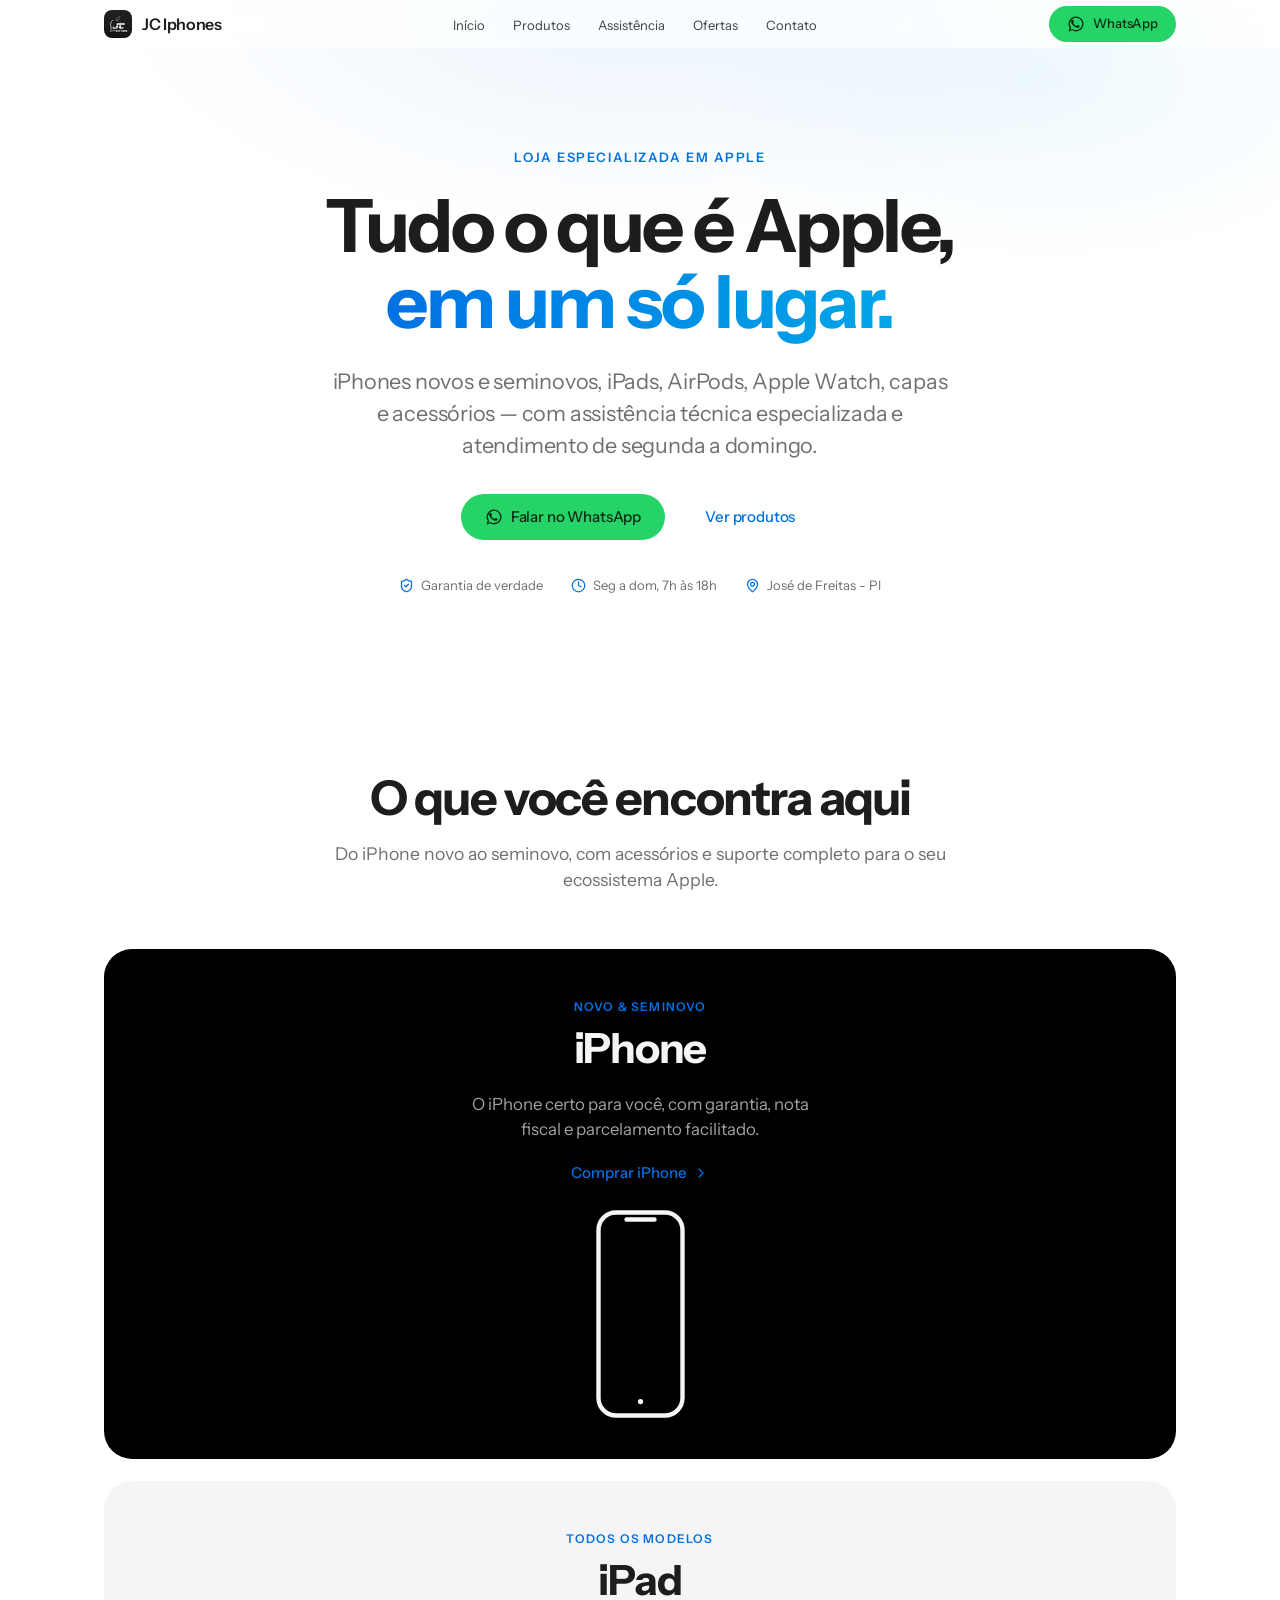
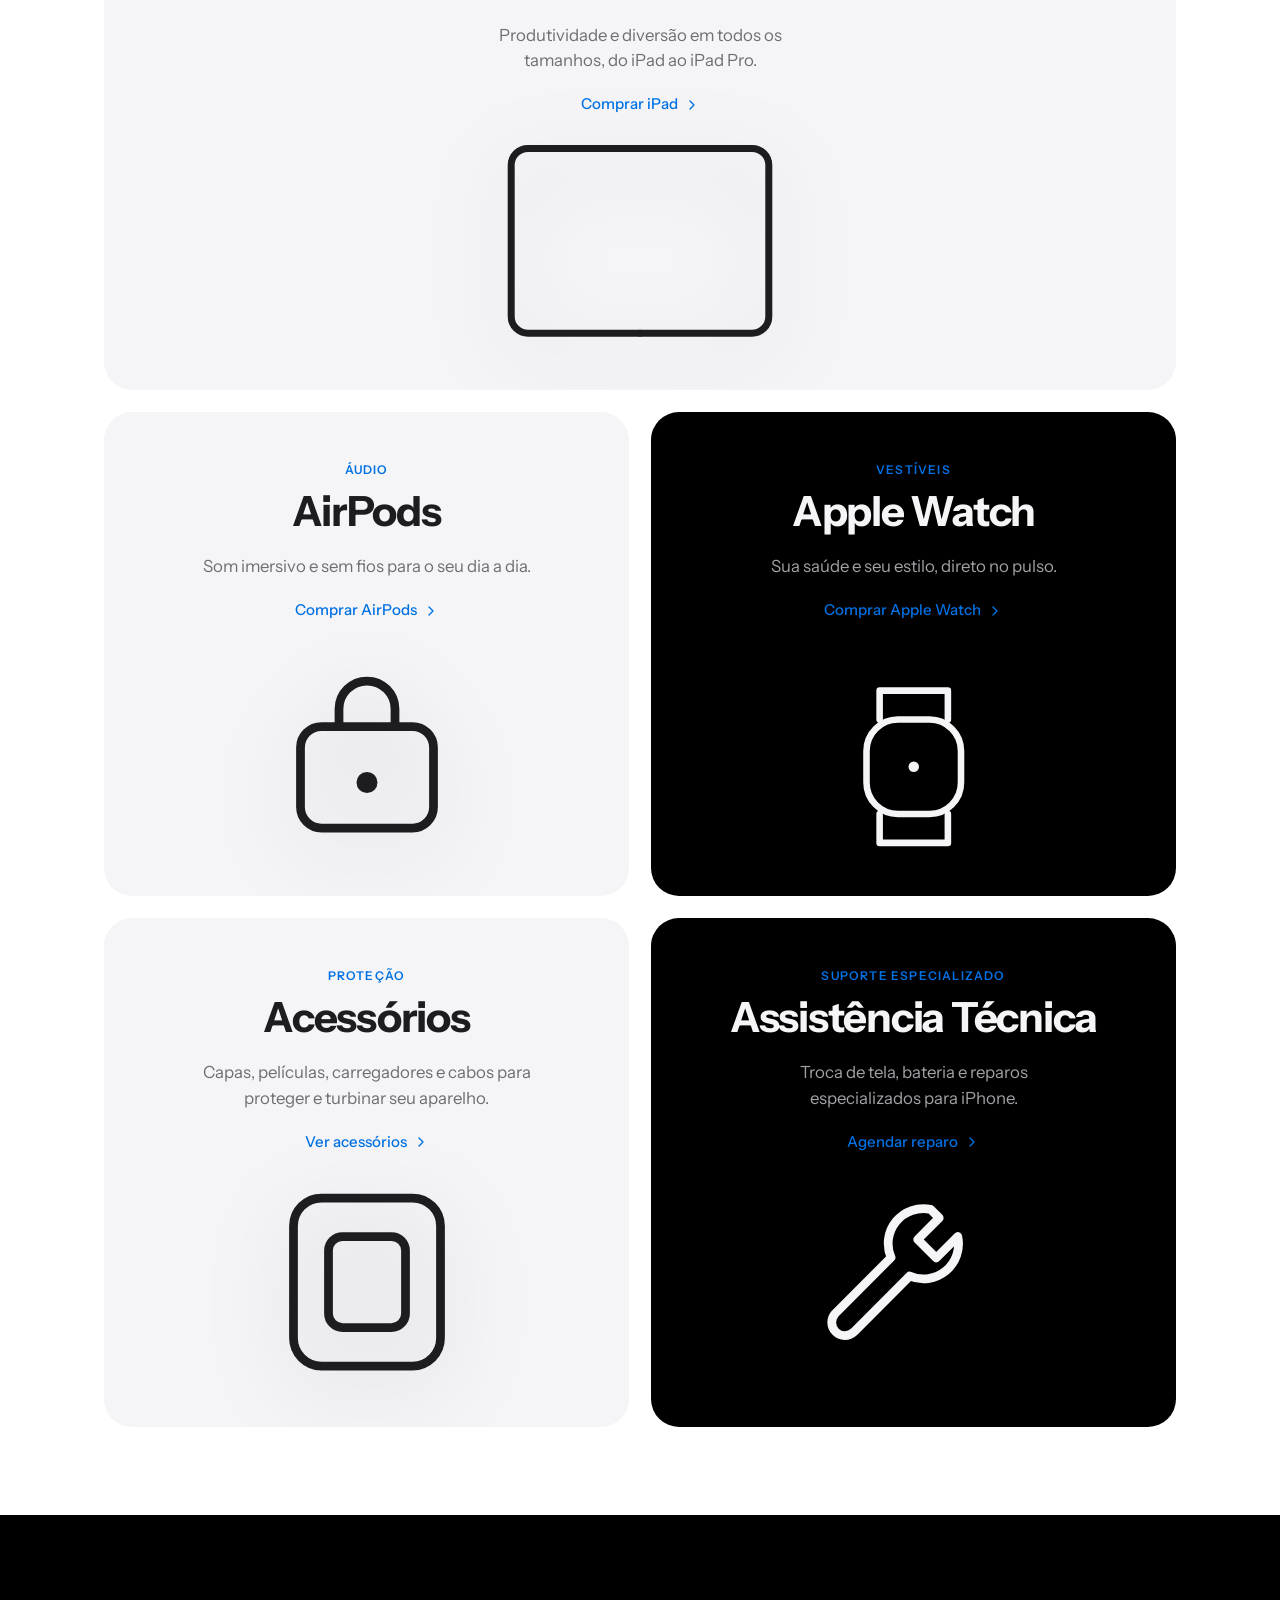
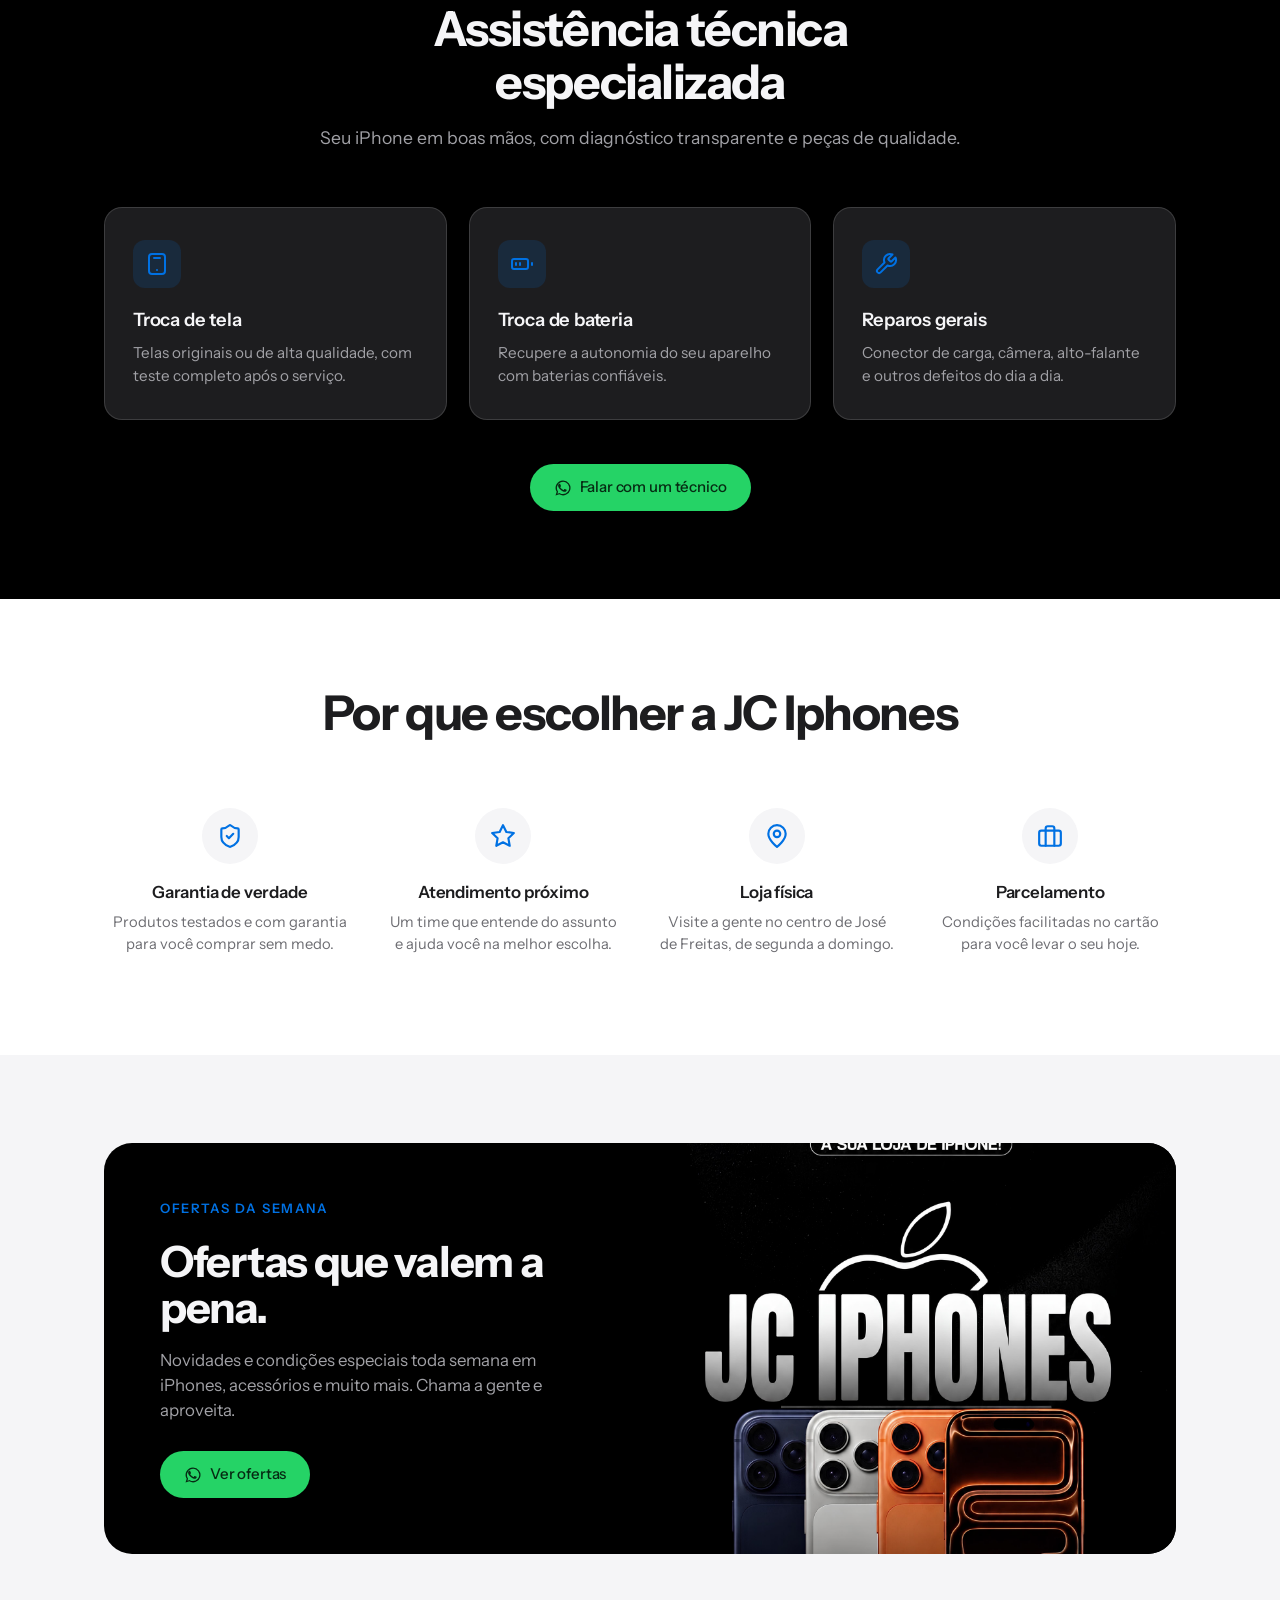
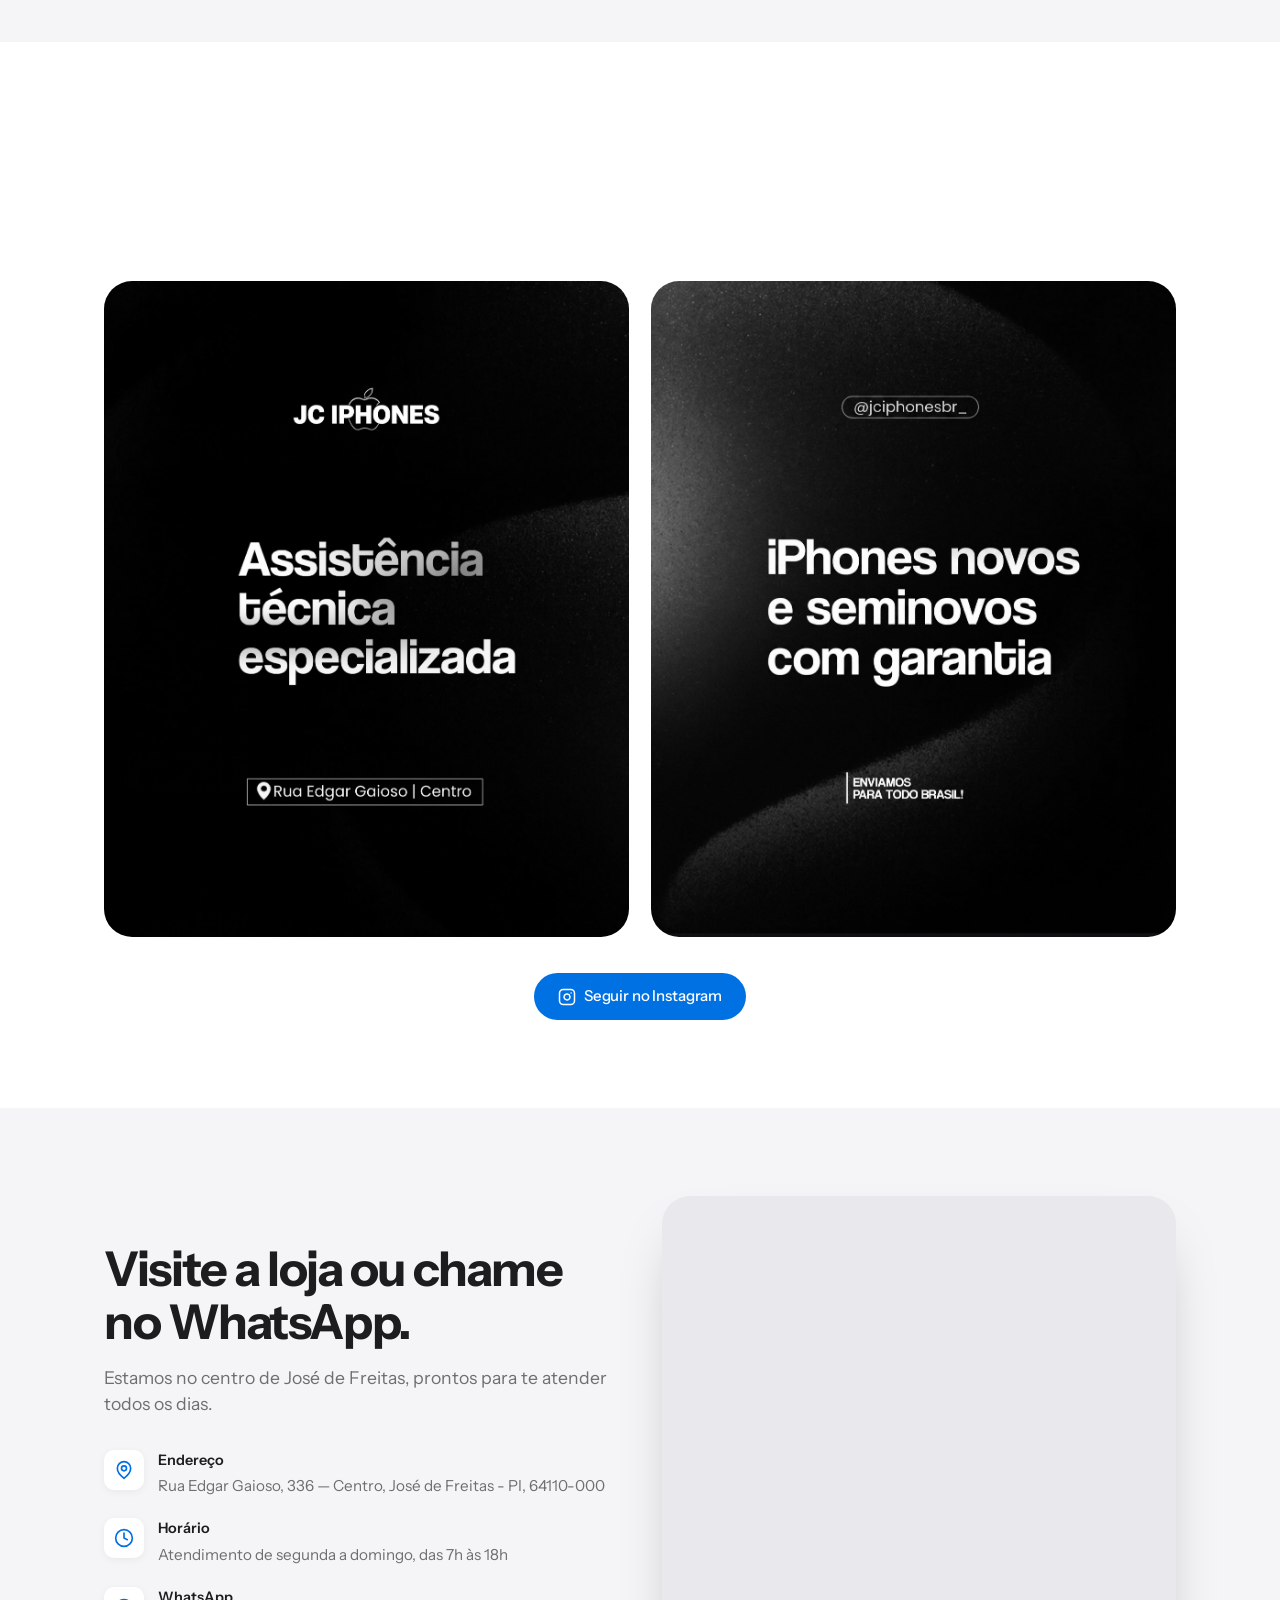
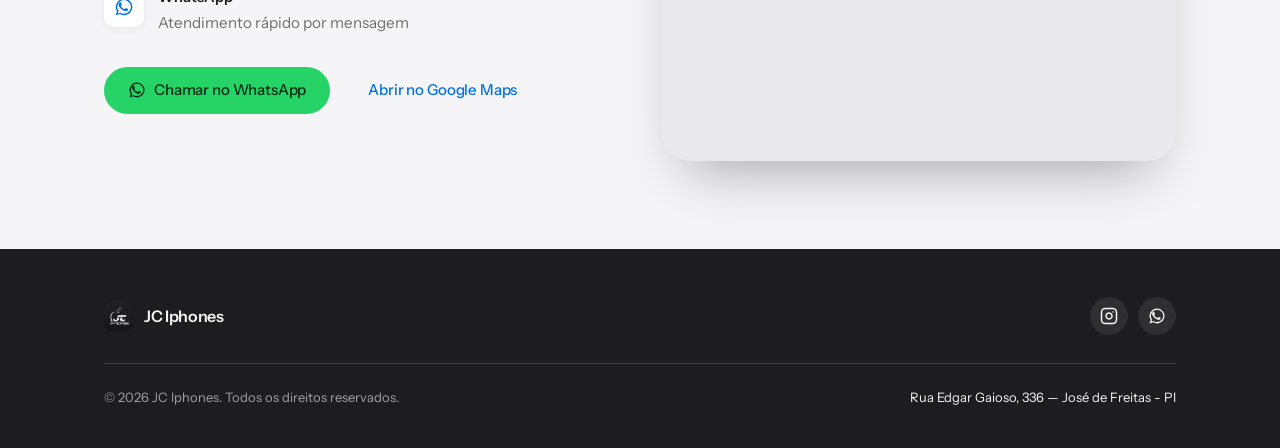
==== index.html @ 9ad2b7cf ":recycle: estilos: extrai CSS global para static/css/site.css Co-Authored-By: Claude Opus 5.5 <norep" ====
<!DOCTYPE html>
<html lang="pt-BR" dir="ltr">
<head>
  <meta charset="UTF-8">
  <meta name="viewport" content="width=device-width, initial-scale=1.0">
  <title>JC Iphones — iPhones novos e seminovos, acessórios e assistência técnica</title>
  <meta name="description" content="JC Iphones: iPhones novos e seminovos, iPads, AirPods, Apple Watch, capas e acessórios, com assistência técnica especializada. José de Freitas - PI.">
  <link rel="icon" type="image/jpeg" href="static/logo.jpg">

  <!-- Google tag (gtag.js) -->
  <script async src="https://www.googletagmanager.com/gtag/js?id=G-FJ1ECSJ4RF"></script>
  <script>
    window.dataLayer = window.dataLayer || [];
    function gtag(){dataLayer.push(arguments);}
    gtag('js', new Date());
    gtag('config', 'G-FJ1ECSJ4RF');
  </script>

  <meta property="og:title" content="JC Iphones — Tudo o que é Apple, em um só lugar">
  <meta property="og:description" content="iPhones novos e seminovos, iPads, AirPods, Apple Watch e acessórios, com assistência técnica especializada.">
  <meta property="og:type" content="website">
  <meta property="og:image" content="static/logo.jpg">

  <link rel="preconnect" href="https://fonts.googleapis.com">
  <link rel="preconnect" href="https://fonts.gstatic.com" crossorigin>
  <link href="https://fonts.googleapis.com/css2?family=Instrument+Sans:wght@400;500;600;700&display=swap" rel="stylesheet">

  <link rel="stylesheet" href="static/css/site.css">
</head>
<body>

  <!-- NAV -->
  <header class="nav" id="nav">
    <div class="nav-inner">
      <a href="#inicio" class="nav-brand">
        <img src="static/logo.jpg" alt="Logo JC Iphones">
        <span>JC Iphones</span>
      </a>
      <nav>
        <ul class="nav-links">
          <li><a href="#inicio">Início</a></li>
          <li><a href="#produtos">Produtos</a></li>
          <li><a href="#assistencia">Assistência</a></li>
          <li><a href="#ofertas">Ofertas</a></li>
          <li><a href="#contato">Contato</a></li>
        </ul>
      </nav>
      <div class="nav-actions">
        <a class="btn btn-whatsapp nav-cta desktop" data-wa-text="Olá! Quero saber mais sobre os produtos da JC Iphones.">
          <svg viewBox="0 0 24 24" fill="currentColor" aria-hidden="true"><path d="M12.04 2a9.9 9.9 0 0 0-8.4 15.14L2 22l5.02-1.6A9.9 9.9 0 1 0 12.04 2zm0 18.1a8.2 8.2 0 0 1-4.18-1.15l-.3-.18-2.98.95.95-2.9-.2-.3a8.2 8.2 0 1 1 6.7 3.58z"/><path d="M16.5 14.2c-.3-.15-1.7-.85-2-.95-.25-.1-.45-.15-.63.15-.18.3-.72.95-.88 1.14-.16.2-.32.22-.6.07-.3-.15-1.24-.46-2.36-1.45-.87-.78-1.46-1.74-1.63-2.04-.17-.3-.02-.45.13-.6.13-.13.3-.34.45-.52.15-.17.2-.3.3-.5.1-.2.05-.37-.02-.52-.07-.15-.63-1.52-.87-2.08-.23-.54-.46-.46-.63-.47h-.54c-.19 0-.5.07-.75.36-.26.3-.99.97-.99 2.36 0 1.39 1.01 2.73 1.15 2.92.14.2 1.98 3.03 4.8 4.25.67.29 1.2.46 1.6.59.68.22 1.3.19 1.78.11.55-.08 1.7-.69 1.94-1.36.24-.67.24-1.25.17-1.37-.07-.12-.26-.2-.55-.34z"/></svg>
          WhatsApp
        </a>
        <button class="nav-toggle" id="navToggle" aria-label="Abrir menu" aria-expanded="false">
          <svg id="iconMenu" viewBox="0 0 24 24" fill="none" stroke="currentColor" stroke-width="2" stroke-linecap="round"><line x1="4" x2="20" y1="6" y2="6"/><line x1="4" x2="20" y1="12" y2="12"/><line x1="4" x2="20" y1="18" y2="18"/></svg>
        </button>
      </div>
    </div>
  </header>

  <!-- MENU MOBILE -->
  <div class="mobile-menu" id="mobileMenu">
    <ul>
      <li><a href="#inicio">Início</a></li>
      <li><a href="#produtos">Produtos</a></li>
      <li><a href="#assistencia">Assistência</a></li>
      <li><a href="#ofertas">Ofertas</a></li>
      <li><a href="#contato">Contato</a></li>
      <li><a href="#" data-wa-text="Olá! Quero saber mais sobre os produtos da JC Iphones.">Falar no WhatsApp</a></li>
    </ul>
  </div>

  <main>
    <!-- HERO -->
    <section class="hero" id="inicio">
      <div class="container hero-inner">
        <span class="eyebrow reveal">Loja especializada em Apple</span>
        <h1 class="reveal" style="--d:.08s">Tudo o que é Apple,<br><span class="grad">em um só lugar.</span></h1>
        <p class="hero-sub reveal" style="--d:.16s">iPhones novos e seminovos, iPads, AirPods, Apple Watch, capas e acessórios — com assistência técnica especializada e atendimento de segunda a domingo.</p>
        <div class="hero-cta reveal" style="--d:.24s">
          <a class="btn btn-whatsapp" data-wa-text="Olá! Quero saber mais sobre os produtos da JC Iphones.">
            <svg viewBox="0 0 24 24" fill="currentColor" aria-hidden="true"><path d="M12.04 2a9.9 9.9 0 0 0-8.4 15.14L2 22l5.02-1.6A9.9 9.9 0 1 0 12.04 2zm0 18.1a8.2 8.2 0 0 1-4.18-1.15l-.3-.18-2.98.95.95-2.9-.2-.3a8.2 8.2 0 1 1 6.7 3.58z"/><path d="M16.5 14.2c-.3-.15-1.7-.85-2-.95-.25-.1-.45-.15-.63.15-.18.3-.72.95-.88 1.14-.16.2-.32.22-.6.07-.3-.15-1.24-.46-2.36-1.45-.87-.78-1.46-1.74-1.63-2.04-.17-.3-.02-.45.13-.6.13-.13.3-.34.45-.52.15-.17.2-.3.3-.5.1-.2.05-.37-.02-.52-.07-.15-.63-1.52-.87-2.08-.23-.54-.46-.46-.63-.47h-.54c-.19 0-.5.07-.75.36-.26.3-.99.97-.99 2.36 0 1.39 1.01 2.73 1.15 2.92.14.2 1.98 3.03 4.8 4.25.67.29 1.2.46 1.6.59.68.22 1.3.19 1.78.11.55-.08 1.7-.69 1.94-1.36.24-.67.24-1.25.17-1.37-.07-.12-.26-.2-.55-.34z"/></svg>
            Falar no WhatsApp
          </a>
          <a class="btn btn-ghost" href="#produtos">Ver produtos</a>
        </div>
        <div class="hero-trust reveal" style="--d:.32s">
          <span><svg viewBox="0 0 24 24" fill="none" stroke="currentColor" stroke-width="2" stroke-linecap="round" stroke-linejoin="round"><path d="M20 13c0 5-3.5 7.5-7.66 8.95a1 1 0 0 1-.67-.01C7.5 20.5 4 18 4 13V6a1 1 0 0 1 1-1c2 0 4.5-1.2 6.24-2.72a1.17 1.17 0 0 1 1.52 0C14.51 3.81 17 5 19 5a1 1 0 0 1 1 1z"/><path d="m9 12 2 2 4-4"/></svg> Garantia de verdade</span>
          <span><svg viewBox="0 0 24 24" fill="none" stroke="currentColor" stroke-width="2" stroke-linecap="round" stroke-linejoin="round"><circle cx="12" cy="12" r="10"/><polyline points="12 6 12 12 16 14"/></svg> Seg a dom, 7h às 18h</span>
          <span><svg viewBox="0 0 24 24" fill="none" stroke="currentColor" stroke-width="2" stroke-linecap="round" stroke-linejoin="round"><path d="M20 10c0 6-8 12-8 12s-8-6-8-12a8 8 0 0 1 16 0Z"/><circle cx="12" cy="10" r="3"/></svg> José de Freitas - PI</span>
        </div>
      </div>
    </section>

    <!-- PRODUTOS -->
    <section id="produtos">
      <div class="container">
        <div class="section-head">
          <h2 class="reveal">O que você encontra aqui</h2>
          <p class="reveal" style="--d:.08s">Do iPhone novo ao seminovo, com acessórios e suporte completo para o seu ecossistema Apple.</p>
        </div>

        <div class="product-grid">
          <!-- iPhone -->
          <a class="card card-dark full reveal" href="#" data-wa-text="Olá! Quero saber mais sobre os iPhones novos e seminovos da JC Iphones.">
            <div class="card-copy">
              <span class="card-eyebrow">Novo &amp; Seminovo</span>
              <h3>iPhone</h3>
              <p>O iPhone certo para você, com garantia, nota fiscal e parcelamento facilitado.</p>
              <span class="card-link">Comprar iPhone <svg viewBox="0 0 24 24" fill="none" stroke="currentColor" stroke-width="2" stroke-linecap="round" stroke-linejoin="round"><path d="m9 18 6-6-6-6"/></svg></span>
            </div>
            <div class="card-visual">
              <svg viewBox="0 0 120 240" fill="none" stroke="currentColor" stroke-width="5" stroke-linecap="round">
                <rect x="12" y="4" width="96" height="232" rx="20"/>
                <path d="M44 12h32"/>
                <circle cx="60" cy="220" r="3" fill="currentColor" stroke="none"/>
              </svg>
            </div>
          </a>

          <!-- iPad -->
          <a class="card card-light full reveal" href="#" data-wa-text="Olá! Quero saber mais sobre os iPads da JC Iphones.">
            <div class="card-copy">
              <span class="card-eyebrow">Todos os modelos</span>
              <h3>iPad</h3>
              <p>Produtividade e diversão em todos os tamanhos, do iPad ao iPad Pro.</p>
              <span class="card-link">Comprar iPad <svg viewBox="0 0 24 24" fill="none" stroke="currentColor" stroke-width="2" stroke-linecap="round" stroke-linejoin="round"><path d="m9 18 6-6-6-6"/></svg></span>
            </div>
            <div class="card-visual">
              <svg viewBox="0 0 200 150" fill="none" stroke="currentColor" stroke-width="5" stroke-linecap="round">
                <rect x="8" y="6" width="184" height="132" rx="12"/>
                <circle cx="100" cy="138" r="2.4" fill="currentColor" stroke="none"/>
              </svg>
            </div>
          </a>

          <!-- AirPods -->
          <a class="card card-light reveal" href="#" data-wa-text="Olá! Quero saber mais sobre os AirPods da JC Iphones.">
            <div class="card-copy">
              <span class="card-eyebrow">Áudio</span>
              <h3>AirPods</h3>
              <p>Som imersivo e sem fios para o seu dia a dia.</p>
              <span class="card-link">Comprar AirPods <svg viewBox="0 0 24 24" fill="none" stroke="currentColor" stroke-width="2" stroke-linecap="round" stroke-linejoin="round"><path d="m9 18 6-6-6-6"/></svg></span>
            </div>
            <div class="card-visual">
              <svg viewBox="0 0 120 120" fill="none" stroke="currentColor" stroke-width="5" stroke-linecap="round" stroke-linejoin="round">
                <path d="M34 46h52a12 12 0 0 1 12 12v34a12 12 0 0 1-12 12H34a12 12 0 0 1-12-12V58a12 12 0 0 1 12-12z"/>
                <path d="M44 46V36a16 16 0 0 1 32 0v10"/>
                <circle cx="60" cy="78" r="6" fill="currentColor" stroke="none"/>
              </svg>
            </div>
          </a>

          <!-- Apple Watch -->
          <a class="card card-dark reveal" href="#" data-wa-text="Olá! Quero saber mais sobre os Apple Watch da JC Iphones.">
            <div class="card-copy">
              <span class="card-eyebrow">Vestíveis</span>
              <h3>Apple Watch</h3>
              <p>Sua saúde e seu estilo, direto no pulso.</p>
              <span class="card-link">Comprar Apple Watch <svg viewBox="0 0 24 24" fill="none" stroke="currentColor" stroke-width="2" stroke-linecap="round" stroke-linejoin="round"><path d="m9 18 6-6-6-6"/></svg></span>
            </div>
            <div class="card-visual">
              <svg viewBox="0 0 120 160" fill="none" stroke="currentColor" stroke-width="5" stroke-linecap="round" stroke-linejoin="round">
                <rect x="24" y="56" width="72" height="72" rx="24"/>
                <path d="M34 56V34h52v22"/>
                <path d="M34 128v22h52v-22"/>
                <circle cx="60" cy="92" r="4" fill="currentColor" stroke="none"/>
              </svg>
            </div>
          </a>

          <!-- Acessórios -->
          <a class="card card-light reveal" href="#" data-wa-text="Olá! Quero saber mais sobre capas e acessórios da JC Iphones.">
            <div class="card-copy">
              <span class="card-eyebrow">Proteção</span>
              <h3>Acessórios</h3>
              <p>Capas, películas, carregadores e cabos para proteger e turbinar seu aparelho.</p>
              <span class="card-link">Ver acessórios <svg viewBox="0 0 24 24" fill="none" stroke="currentColor" stroke-width="2" stroke-linecap="round" stroke-linejoin="round"><path d="m9 18 6-6-6-6"/></svg></span>
            </div>
            <div class="card-visual">
              <svg viewBox="0 0 120 120" fill="none" stroke="currentColor" stroke-width="5" stroke-linecap="round">
                <rect x="18" y="12" width="84" height="96" rx="16"/>
                <rect x="38" y="34" width="44" height="52" rx="8"/>
              </svg>
            </div>
          </a>

          <!-- Assistência -->
          <a class="card card-dark reveal" href="#" data-wa-text="Olá! Preciso de assistência técnica para meu iPhone.">
            <div class="card-copy">
              <span class="card-eyebrow">Suporte especializado</span>
              <h3>Assistência Técnica</h3>
              <p>Troca de tela, bateria e reparos especializados para iPhone.</p>
              <span class="card-link">Agendar reparo <svg viewBox="0 0 24 24" fill="none" stroke="currentColor" stroke-width="2" stroke-linecap="round" stroke-linejoin="round"><path d="m9 18 6-6-6-6"/></svg></span>
            </div>
            <div class="card-visual">
              <svg viewBox="0 0 120 120" fill="none" stroke="currentColor" stroke-width="5" stroke-linecap="round" stroke-linejoin="round">
                <path d="M69.5 18.5a20 20 0 0 0-22.6 27.5L15 78a7.5 7.5 0 0 0 10.6 10.6L57.5 56.6a20 20 0 0 0 27.5-22.6l-12.3 12.3-10.6-10.6 12.3-12.3Z"/>
              </svg>
            </div>
          </a>
        </div>
      </div>
    </section>

    <!-- ASSISTÊNCIA -->
    <section class="assist" id="assistencia">
      <div class="container">
        <div class="section-head">
          <h2 class="reveal">Assistência técnica especializada</h2>
          <p class="reveal" style="--d:.08s">Seu iPhone em boas mãos, com diagnóstico transparente e peças de qualidade.</p>
        </div>
        <div class="assist-grid">
          <div class="assist-item reveal">
            <div class="icon"><svg viewBox="0 0 24 24" fill="none" stroke="currentColor" stroke-width="2" stroke-linecap="round" stroke-linejoin="round"><rect x="4" y="2" width="16" height="20" rx="3"/><path d="M9 6h6"/><path d="M12 18h.01"/></svg></div>
            <h4>Troca de tela</h4>
            <p>Telas originais ou de alta qualidade, com teste completo após o serviço.</p>
          </div>
          <div class="assist-item reveal" style="--d:.06s">
            <div class="icon"><svg viewBox="0 0 24 24" fill="none" stroke="currentColor" stroke-width="2" stroke-linecap="round" stroke-linejoin="round"><rect x="2" y="7" width="16" height="10" rx="2"/><line x1="22" y1="11" x2="22" y2="13"/><line x1="6" y1="11" x2="6" y2="13"/><line x1="10" y1="11" x2="10" y2="13"/></svg></div>
            <h4>Troca de bateria</h4>
            <p>Recupere a autonomia do seu aparelho com baterias confiáveis.</p>
          </div>
          <div class="assist-item reveal" style="--d:.12s">
            <div class="icon"><svg viewBox="0 0 24 24" fill="none" stroke="currentColor" stroke-width="2" stroke-linecap="round" stroke-linejoin="round"><path d="M14.7 6.3a1 1 0 0 0 0 1.4l1.6 1.6a1 1 0 0 0 1.4 0l3.77-3.77a6 6 0 0 1-7.94 7.94l-6.91 6.91a2.12 2.12 0 0 1-3-3l6.91-6.91a6 6 0 0 1 7.94-7.94l-3.76 3.76z"/></svg></div>
            <h4>Reparos gerais</h4>
            <p>Conector de carga, câmera, alto-falante e outros defeitos do dia a dia.</p>
          </div>
        </div>
        <div class="assist-cta reveal">
          <a class="btn btn-whatsapp" data-wa-text="Olá! Preciso de assistência técnica para meu iPhone.">
            <svg viewBox="0 0 24 24" fill="currentColor" aria-hidden="true"><path d="M12.04 2a9.9 9.9 0 0 0-8.4 15.14L2 22l5.02-1.6A9.9 9.9 0 1 0 12.04 2zm0 18.1a8.2 8.2 0 0 1-4.18-1.15l-.3-.18-2.98.95.95-2.9-.2-.3a8.2 8.2 0 1 1 6.7 3.58z"/><path d="M16.5 14.2c-.3-.15-1.7-.85-2-.95-.25-.1-.45-.15-.63.15-.18.3-.72.95-.88 1.14-.16.2-.32.22-.6.07-.3-.15-1.24-.46-2.36-1.45-.87-.78-1.46-1.74-1.63-2.04-.17-.3-.02-.45.13-.6.13-.13.3-.34.45-.52.15-.17.2-.3.3-.5.1-.2.05-.37-.02-.52-.07-.15-.63-1.52-.87-2.08-.23-.54-.46-.46-.63-.47h-.54c-.19 0-.5.07-.75.36-.26.3-.99.97-.99 2.36 0 1.39 1.01 2.73 1.15 2.92.14.2 1.98 3.03 4.8 4.25.67.29 1.2.46 1.6.59.68.22 1.3.19 1.78.11.55-.08 1.7-.69 1.94-1.36.24-.67.24-1.25.17-1.37-.07-.12-.26-.2-.55-.34z"/></svg>
            Falar com um técnico
          </a>
        </div>
      </div>
    </section>

    <!-- DIFERENCIAIS -->
    <section id="porque">
      <div class="container">
        <div class="section-head">
          <h2 class="reveal">Por que escolher a JC Iphones</h2>
        </div>
        <div class="diffs-grid">
          <div class="diff reveal">
            <div class="icon"><svg viewBox="0 0 24 24" fill="none" stroke="currentColor" stroke-width="2" stroke-linecap="round" stroke-linejoin="round"><path d="M20 13c0 5-3.5 7.5-7.66 8.95a1 1 0 0 1-.67-.01C7.5 20.5 4 18 4 13V6a1 1 0 0 1 1-1c2 0 4.5-1.2 6.24-2.72a1.17 1.17 0 0 1 1.52 0C14.51 3.81 17 5 19 5a1 1 0 0 1 1 1z"/><path d="m9 12 2 2 4-4"/></svg></div>
            <h4>Garantia de verdade</h4>
            <p>Produtos testados e com garantia para você comprar sem medo.</p>
          </div>
          <div class="diff reveal" style="--d:.06s">
            <div class="icon"><svg viewBox="0 0 24 24" fill="none" stroke="currentColor" stroke-width="2" stroke-linecap="round" stroke-linejoin="round"><polygon points="12 2 15.09 8.26 22 9.27 17 14.14 18.18 21.02 12 17.77 5.82 21.02 7 14.14 2 9.27 8.91 8.26 12 2"/></svg></div>
            <h4>Atendimento próximo</h4>
            <p>Um time que entende do assunto e ajuda você na melhor escolha.</p>
          </div>
          <div class="diff reveal" style="--d:.12s">
            <div class="icon"><svg viewBox="0 0 24 24" fill="none" stroke="currentColor" stroke-width="2" stroke-linecap="round" stroke-linejoin="round"><path d="M20 10c0 6-8 12-8 12s-8-6-8-12a8 8 0 0 1 16 0Z"/><circle cx="12" cy="10" r="3"/></svg></div>
            <h4>Loja física</h4>
            <p>Visite a gente no centro de José de Freitas, de segunda a domingo.</p>
          </div>
          <div class="diff reveal" style="--d:.18s">
            <div class="icon"><svg viewBox="0 0 24 24" fill="none" stroke="currentColor" stroke-width="2" stroke-linecap="round" stroke-linejoin="round"><rect x="2" y="7" width="20" height="14" rx="2"/><path d="M16 21V5a2 2 0 0 0-2-2h-4a2 2 0 0 0-2 2v16"/></svg></div>
            <h4>Parcelamento</h4>
            <p>Condições facilitadas no cartão para você levar o seu hoje.</p>
          </div>
        </div>
      </div>
    </section>

    <!-- OFERTAS / PROMO -->
    <section class="promo" id="ofertas">
      <div class="container">
        <div class="promo-card reveal">
          <div class="promo-copy">
            <span class="eyebrow">Ofertas da semana</span>
            <h2>Ofertas que valem a pena.</h2>
            <p>Novidades e condições especiais toda semana em iPhones, acessórios e muito mais. Chama a gente e aproveita.</p>
            <a class="btn btn-whatsapp" data-wa-text="Olá! Quero conhecer as ofertas da semana da JC Iphones.">
              <svg viewBox="0 0 24 24" fill="currentColor" aria-hidden="true"><path d="M12.04 2a9.9 9.9 0 0 0-8.4 15.14L2 22l5.02-1.6A9.9 9.9 0 1 0 12.04 2zm0 18.1a8.2 8.2 0 0 1-4.18-1.15l-.3-.18-2.98.95.95-2.9-.2-.3a8.2 8.2 0 1 1 6.7 3.58z"/><path d="M16.5 14.2c-.3-.15-1.7-.85-2-.95-.25-.1-.45-.15-.63.15-.18.3-.72.95-.88 1.14-.16.2-.32.22-.6.07-.3-.15-1.24-.46-2.36-1.45-.87-.78-1.46-1.74-1.63-2.04-.17-.3-.02-.45.13-.6.13-.13.3-.34.45-.52.15-.17.2-.3.3-.5.1-.2.05-.37-.02-.52-.07-.15-.63-1.52-.87-2.08-.23-.54-.46-.46-.63-.47h-.54c-.19 0-.5.07-.75.36-.26.3-.99.97-.99 2.36 0 1.39 1.01 2.73 1.15 2.92.14.2 1.98 3.03 4.8 4.25.67.29 1.2.46 1.6.59.68.22 1.3.19 1.78.11.55-.08 1.7-.69 1.94-1.36.24-.67.24-1.25.17-1.37-.07-.12-.26-.2-.55-.34z"/></svg>
              Ver ofertas
            </a>
          </div>
          <div class="promo-media">
            <img src="static/banner.jpg" alt="Banner promocional da JC Iphones" loading="lazy">
          </div>
        </div>
      </div>
    </section>

    <!-- NOVIDADES / INSTAGRAM -->
    <section id="novidades">
      <div class="container">
        <div class="section-head">
          <h2 class="reveal">Novidades da loja</h2>
          <p class="reveal" style="--d:.08s">Acompanhe as últimas chegadas e promoções no nosso Instagram.</p>
        </div>
        <div class="insta-grid">
          <a class="insta-card reveal" href="#" target="_blank" rel="noopener">
            <img src="static/banner_instagram_02.jpg" alt="Publicação da JC Iphones no Instagram" loading="lazy">
            <span class="insta-overlay"><span class="tag"><svg viewBox="0 0 24 24" fill="none" stroke="currentColor" stroke-width="2" stroke-linecap="round" stroke-linejoin="round"><rect width="20" height="20" x="2" y="2" rx="5" ry="5"/><path d="M16 11.37A4 4 0 1 1 12.63 8 4 4 0 0 1 16 11.37z"/><line x1="17.5" x2="17.51" y1="6.5" y2="6.5"/></svg> Ver no Instagram</span></span>
          </a>
          <a class="insta-card reveal" style="--d:.08s" href="#" target="_blank" rel="noopener">
            <img src="static/banner_instagram_03.jpg" alt="Publicação da JC Iphones no Instagram" loading="lazy">
            <span class="insta-overlay"><span class="tag"><svg viewBox="0 0 24 24" fill="none" stroke="currentColor" stroke-width="2" stroke-linecap="round" stroke-linejoin="round"><rect width="20" height="20" x="2" y="2" rx="5" ry="5"/><path d="M16 11.37A4 4 0 1 1 12.63 8 4 4 0 0 1 16 11.37z"/><line x1="17.5" x2="17.51" y1="6.5" y2="6.5"/></svg> Ver no Instagram</span></span>
          </a>
        </div>
        <div class="insta-cta reveal">
          <a class="btn btn-primary" href="#" target="_blank" rel="noopener">
            <svg viewBox="0 0 24 24" fill="none" stroke="currentColor" stroke-width="2" stroke-linecap="round" stroke-linejoin="round"><rect width="20" height="20" x="2" y="2" rx="5" ry="5"/><path d="M16 11.37A4 4 0 1 1 12.63 8 4 4 0 0 1 16 11.37z"/><line x1="17.5" x2="17.51" y1="6.5" y2="6.5"/></svg>
            Seguir no Instagram
          </a>
        </div>
      </div>
    </section>

    <!-- CONTATO -->
    <section class="contact" id="contato">
      <div class="container">
        <div class="contact-grid">
          <div class="reveal">
            <h2>Visite a loja ou chame no WhatsApp.</h2>
            <p>Estamos no centro de José de Freitas, prontos para te atender todos os dias.</p>
            <ul class="contact-list">
              <li>
                <div class="icon"><svg viewBox="0 0 24 24" fill="none" stroke="currentColor" stroke-width="2" stroke-linecap="round" stroke-linejoin="round"><path d="M20 10c0 6-8 12-8 12s-8-6-8-12a8 8 0 0 1 16 0Z"/><circle cx="12" cy="10" r="3"/></svg></div>
                <div><strong>Endereço</strong><span>Rua Edgar Gaioso, 336 — Centro, José de Freitas - PI, 64110-000</span></div>
              </li>
              <li>
                <div class="icon"><svg viewBox="0 0 24 24" fill="none" stroke="currentColor" stroke-width="2" stroke-linecap="round" stroke-linejoin="round"><circle cx="12" cy="12" r="10"/><polyline points="12 6 12 12 16 14"/></svg></div>
                <div><strong>Horário</strong><span>Atendimento de segunda a domingo, das 7h às 18h</span></div>
              </li>
              <li>
                <div class="icon"><svg viewBox="0 0 24 24" fill="currentColor"><path d="M12.04 2a9.9 9.9 0 0 0-8.4 15.14L2 22l5.02-1.6A9.9 9.9 0 1 0 12.04 2zm0 18.1a8.2 8.2 0 0 1-4.18-1.15l-.3-.18-2.98.95.95-2.9-.2-.3a8.2 8.2 0 1 1 6.7 3.58z"/><path d="M16.5 14.2c-.3-.15-1.7-.85-2-.95-.25-.1-.45-.15-.63.15-.18.3-.72.95-.88 1.14-.16.2-.32.22-.6.07-.3-.15-1.24-.46-2.36-1.45-.87-.78-1.46-1.74-1.63-2.04-.17-.3-.02-.45.13-.6.13-.13.3-.34.45-.52.15-.17.2-.3.3-.5.1-.2.05-.37-.02-.52-.07-.15-.63-1.52-.87-2.08-.23-.54-.46-.46-.63-.47h-.54c-.19 0-.5.07-.75.36-.26.3-.99.97-.99 2.36 0 1.39 1.01 2.73 1.15 2.92.14.2 1.98 3.03 4.8 4.25.67.29 1.2.46 1.6.59.68.22 1.3.19 1.78.11.55-.08 1.7-.69 1.94-1.36.24-.67.24-1.25.17-1.37-.07-.12-.26-.2-.55-.34z"/></svg></div>
                <div><strong>WhatsApp</strong><span>Atendimento rápido por mensagem</span></div>
              </li>
            </ul>
            <div class="contact-actions">
              <a class="btn btn-whatsapp" data-wa-text="Olá! Quero falar com a JC Iphones.">
                <svg viewBox="0 0 24 24" fill="currentColor" aria-hidden="true"><path d="M12.04 2a9.9 9.9 0 0 0-8.4 15.14L2 22l5.02-1.6A9.9 9.9 0 1 0 12.04 2zm0 18.1a8.2 8.2 0 0 1-4.18-1.15l-.3-.18-2.98.95.95-2.9-.2-.3a8.2 8.2 0 1 1 6.7 3.58z"/><path d="M16.5 14.2c-.3-.15-1.7-.85-2-.95-.25-.1-.45-.15-.63.15-.18.3-.72.95-.88 1.14-.16.2-.32.22-.6.07-.3-.15-1.24-.46-2.36-1.45-.87-.78-1.46-1.74-1.63-2.04-.17-.3-.02-.45.13-.6.13-.13.3-.34.45-.52.15-.17.2-.3.3-.5.1-.2.05-.37-.02-.52-.07-.15-.63-1.52-.87-2.08-.23-.54-.46-.46-.63-.47h-.54c-.19 0-.5.07-.75.36-.26.3-.99.97-.99 2.36 0 1.39 1.01 2.73 1.15 2.92.14.2 1.98 3.03 4.8 4.25.67.29 1.2.46 1.6.59.68.22 1.3.19 1.78.11.55-.08 1.7-.69 1.94-1.36.24-.67.24-1.25.17-1.37-.07-.12-.26-.2-.55-.34z"/></svg>
                Chamar no WhatsApp
              </a>
              <a class="btn btn-ghost" href="https://www.google.com/maps/search/?api=1&query=Rua+Edgar+Gaioso+336+Jos%C3%A9+de+Freitas+PI" target="_blank" rel="noopener">Abrir no Google Maps</a>
            </div>
          </div>
          <div class="map-wrap reveal" style="--d:.1s">
            <iframe title="Mapa da JC Iphones" src="https://maps.google.com/maps?q=Rua%20Edgar%20Gaioso%2C%20336%20-%20Centro%2C%20Jos%C3%A9%20de%20Freitas%20-%20PI&t=&z=15&ie=UTF8&iwloc=&output=embed" loading="lazy" referrerpolicy="no-referrer-when-downgrade"></iframe>
          </div>
        </div>
      </div>
    </section>
  </main>

  <footer>
    <div class="footer-inner">
      <div class="footer-top">
        <a href="#inicio" class="footer-brand">
          <img src="static/logo.jpg" alt="Logo JC Iphones">
          <span>JC Iphones</span>
        </a>
        <div class="footer-social">
          <a href="#" target="_blank" rel="noopener" aria-label="Instagram da JC Iphones">
            <svg viewBox="0 0 24 24" fill="none" stroke="currentColor" stroke-width="2" stroke-linecap="round" stroke-linejoin="round"><rect width="20" height="20" x="2" y="2" rx="5" ry="5"/><path d="M16 11.37A4 4 0 1 1 12.63 8 4 4 0 0 1 16 11.37z"/><line x1="17.5" x2="17.51" y1="6.5" y2="6.5"/></svg>
          </a>
          <a href="#" data-wa-text="Olá! Quero saber mais sobre os produtos da JC Iphones." target="_blank" rel="noopener" aria-label="WhatsApp da JC Iphones">
            <svg viewBox="0 0 24 24" fill="currentColor"><path d="M12.04 2a9.9 9.9 0 0 0-8.4 15.14L2 22l5.02-1.6A9.9 9.9 0 1 0 12.04 2zm0 18.1a8.2 8.2 0 0 1-4.18-1.15l-.3-.18-2.98.95.95-2.9-.2-.3a8.2 8.2 0 1 1 6.7 3.58z"/><path d="M16.5 14.2c-.3-.15-1.7-.85-2-.95-.25-.1-.45-.15-.63.15-.18.3-.72.95-.88 1.14-.16.2-.32.22-.6.07-.3-.15-1.24-.46-2.36-1.45-.87-.78-1.46-1.74-1.63-2.04-.17-.3-.02-.45.13-.6.13-.13.3-.34.45-.52.15-.17.2-.3.3-.5.1-.2.05-.37-.02-.52-.07-.15-.63-1.52-.87-2.08-.23-.54-.46-.46-.63-.47h-.54c-.19 0-.5.07-.75.36-.26.3-.99.97-.99 2.36 0 1.39 1.01 2.73 1.15 2.92.14.2 1.98 3.03 4.8 4.25.67.29 1.2.46 1.6.59.68.22 1.3.19 1.78.11.55-.08 1.7-.69 1.94-1.36.24-.67.24-1.25.17-1.37-.07-.12-.26-.2-.55-.34z"/></svg>
          </a>
        </div>
      </div>
      <div class="footer-bottom">
        <span>&copy; <span id="year"></span> JC Iphones. Todos os direitos reservados.</span>
        <a href="https://www.google.com/maps/search/?api=1&query=Rua+Edgar+Gaioso+336+Jos%C3%A9+de+Freitas+PI" target="_blank" rel="noopener">Rua Edgar Gaioso, 336 — José de Freitas - PI</a>
      </div>
    </div>
  </footer>

  <script>
    (function () {
      var WA_NUMBER = "5511999999999";

      function waUrl(message) {
        return "https://wa.me/" + WA_NUMBER + "?text=" + encodeURIComponent(message);
      }

      function track(eventName, params) {
        if (typeof gtag === "function") gtag("event", eventName, params || {});
      }

      document.querySelectorAll("[data-wa-text]").forEach(function (link) {
        link.href = waUrl(link.getAttribute("data-wa-text"));
        link.target = "_blank";
        link.rel = "noopener";
        link.addEventListener("click", function () {
          track("whatsapp_click", {
            link_text: link.getAttribute("data-wa-text"),
            link_location: link.closest("section, footer, nav") ? link.closest("section, footer, nav").id || link.closest("section, footer, nav").tagName.toLowerCase() : "unknown"
          });
        });
      });

      // Cliques em navegação (menu desktop e mobile)
      document.querySelectorAll("nav a[href^='#'], #mobileMenu a[href^='#']").forEach(function (link) {
        link.addEventListener("click", function () {
          track("nav_click", { link_text: link.textContent.trim(), link_url: link.getAttribute("href") });
        });
      });

      // Cliques em qualquer outro botão/CTA da página
      document.querySelectorAll(".btn:not([data-wa-text])").forEach(function (btn) {
        btn.addEventListener("click", function () {
          track("cta_click", { link_text: btn.textContent.trim() });
        });
      });

      // Visualização de cada seção (funil de rolagem por bloco)
      if ("IntersectionObserver" in window) {
        var sectionObserver = new IntersectionObserver(function (entries) {
          entries.forEach(function (entry) {
            if (entry.isIntersecting && entry.target.id) {
              track("section_view", { section_id: entry.target.id });
              sectionObserver.unobserve(entry.target);
            }
          });
        }, { threshold: 0.4 });
        document.querySelectorAll("main section[id]").forEach(function (section) {
          sectionObserver.observe(section);
        });
      }

      // Profundidade de rolagem (25/50/75/100%)
      (function () {
        var marks = [25, 50, 75, 100];
        var fired = {};
        window.addEventListener("scroll", function () {
          var scrollable = document.documentElement.scrollHeight - window.innerHeight;
          if (scrollable <= 0) return;
          var pct = Math.round((window.scrollY / scrollable) * 100);
          marks.forEach(function (mark) {
            if (pct >= mark && !fired[mark]) {
              fired[mark] = true;
              track("scroll_depth", { percent: mark });
            }
          });
        }, { passive: true });
      })();

      // Tempo de permanência na página (ping a cada 30s enquanto visível)
      (function () {
        var seconds = 0;
        setInterval(function () {
          if (document.visibilityState === "visible") {
            seconds += 30;
            track("time_on_page", { seconds: seconds });
          }
        }, 30000);
      })();

      document.getElementById("year").textContent = new Date().getFullYear();

      var nav = document.getElementById("nav");
      function onScroll() {
        if (window.scrollY > 12) nav.classList.add("scrolled");
        else nav.classList.remove("scrolled");
      }
      window.addEventListener("scroll", onScroll, { passive: true });
      onScroll();

      var toggle = document.getElementById("navToggle");
      var menu = document.getElementById("mobileMenu");
      var iconMenu = document.getElementById("iconMenu");
      var iconClose = '<svg viewBox="0 0 24 24" fill="none" stroke="currentColor" stroke-width="2" stroke-linecap="round"><path d="M18 6 6 18"/><path d="m6 6 12 12"/></svg>';
      var iconOpen = '<svg viewBox="0 0 24 24" fill="none" stroke="currentColor" stroke-width="2" stroke-linecap="round"><line x1="4" x2="20" y1="6" y2="6"/><line x1="4" x2="20" y1="12" y2="12"/><line x1="4" x2="20" y1="18" y2="18"/></svg>';

      toggle.addEventListener("click", function () {
        var open = menu.classList.toggle("open");
        toggle.setAttribute("aria-expanded", open ? "true" : "false");
        toggle.setAttribute("aria-label", open ? "Fechar menu" : "Abrir menu");
        iconMenu.outerHTML = open ? iconClose : iconOpen;
      });

      menu.querySelectorAll("a").forEach(function (link) {
        link.addEventListener("click", function () {
          menu.classList.remove("open");
          toggle.setAttribute("aria-expanded", "false");
          toggle.setAttribute("aria-label", "Abrir menu");
          iconMenu.outerHTML = iconOpen;
        });
      });

      if ("IntersectionObserver" in window) {
        var observer = new IntersectionObserver(function (entries) {
          entries.forEach(function (entry) {
            if (entry.isIntersecting) {
              entry.target.classList.add("in");
              observer.unobserve(entry.target);
            }
          });
        }, { threshold: 0.12, rootMargin: "0px 0px -8% 0px" });
        document.querySelectorAll(".reveal").forEach(function (el) {
          observer.observe(el);
        });
      } else {
        document.querySelectorAll(".reveal").forEach(function (el) {
          el.classList.add("in");
        });
      }
    })();
  </script>
</body>
</html>
---- static/css/site.css ----
:root {
  --bg: #ffffff;
  --bg-secondary: #f5f5f7;
  --bg-dark: #000000;
  --bg-dark-2: #1d1d1f;
  --text-primary: #1d1d1f;
  --text-secondary: #6e6e73;
  --text-on-dark: #f5f5f7;
  --text-on-dark-2: #a1a1a6;
  --accent: #0071e3;
  --accent-hover: #0077ed;
  --whatsapp: #25d366;
  --whatsapp-hover: #1ebe5b;
  --border: rgba(0, 0, 0, 0.08);
  --border-dark: rgba(255, 255, 255, 0.14);
  --radius: 18px;
  --radius-lg: 28px;
  --maxw: 1120px;
  --nav-h: 48px;
  --ease: cubic-bezier(0.16, 1, 0.3, 1);
  --font: "Instrument Sans", -apple-system, BlinkMacSystemFont, "Segoe UI", sans-serif;
}

* { box-sizing: border-box; margin: 0; padding: 0; }

html { scroll-behavior: smooth; }

body {
  font-family: var(--font);
  background: var(--bg);
  color: var(--text-primary);
  -webkit-font-smoothing: antialiased;
  text-rendering: optimizeLegibility;
  line-height: 1.5;
}

::selection { background: rgba(0, 113, 227, 0.22); }

img { display: block; max-width: 100%; }

a { color: inherit; text-decoration: none; }

.container { max-width: var(--maxw); margin: 0 auto; padding: 0 24px; }

/* ---------- Botões ---------- */
.btn {
  display: inline-flex;
  align-items: center;
  justify-content: center;
  gap: 8px;
  font-family: var(--font);
  font-size: 15px;
  font-weight: 500;
  letter-spacing: -0.01em;
  padding: 12px 24px;
  border-radius: 980px;
  border: none;
  cursor: pointer;
  transition: background-color 0.25s var(--ease), color 0.25s var(--ease),
    transform 0.2s var(--ease), box-shadow 0.25s var(--ease);
  min-height: 44px;
  white-space: nowrap;
}
.btn svg { width: 18px; height: 18px; flex-shrink: 0; }
.btn:active { transform: scale(0.97); }

.btn-whatsapp {
  background: var(--whatsapp);
  color: #062b13;
}
.btn-whatsapp:hover { background: var(--whatsapp-hover); box-shadow: 0 10px 30px rgba(37, 211, 102, 0.32); }

.btn-primary {
  background: var(--accent);
  color: #fff;
}
.btn-primary:hover { background: var(--accent-hover); box-shadow: 0 10px 30px rgba(0, 113, 227, 0.3); }

.btn-ghost {
  background: transparent;
  color: var(--accent);
}
.btn-ghost:hover { background: rgba(0, 113, 227, 0.08); }

.btn-ghost-dark {
  background: transparent;
  color: var(--accent);
}
.btn-ghost-dark:hover { background: rgba(0, 113, 227, 0.12); }

/* ---------- Nav ---------- */
.nav {
  position: fixed;
  top: 0; left: 0; right: 0;
  z-index: 100;
  height: var(--nav-h);
  background: rgba(255, 255, 255, 0.72);
  backdrop-filter: saturate(180%) blur(20px);
  -webkit-backdrop-filter: saturate(180%) blur(20px);
  border-bottom: 1px solid transparent;
  transition: border-color 0.3s ease, background-color 0.3s ease;
}
.nav.scrolled { border-bottom-color: var(--border); background: rgba(255, 255, 255, 0.85); }
.nav-inner {
  max-width: var(--maxw);
  margin: 0 auto;
  height: 100%;
  padding: 0 24px;
  display: flex;
  align-items: center;
  justify-content: space-between;
  gap: 16px;
}
.nav-brand { display: flex; align-items: center; gap: 10px; font-weight: 600; letter-spacing: -0.02em; }
.nav-brand img { width: 28px; height: 28px; border-radius: 8px; }
.nav-links { display: flex; align-items: center; gap: 28px; list-style: none; }
.nav-links a {
  font-size: 13px;
  font-weight: 400;
  color: var(--text-primary);
  opacity: 0.85;
  transition: opacity 0.2s ease;
}
.nav-links a:hover { opacity: 1; color: var(--accent); }
.nav-actions { display: flex; align-items: center; gap: 12px; }
.nav-cta { padding: 8px 18px; font-size: 13px; min-height: 36px; }
.nav-toggle {
  display: none;
  background: none;
  border: none;
  cursor: pointer;
  width: 40px; height: 40px;
  align-items: center; justify-content: center;
  color: var(--text-primary);
}
.nav-toggle svg { width: 22px; height: 22px; }

/* Menu mobile */
.mobile-menu {
  position: fixed;
  top: var(--nav-h);
  left: 0; right: 0;
  z-index: 99;
  background: rgba(255, 255, 255, 0.97);
  backdrop-filter: blur(20px);
  border-bottom: 1px solid var(--border);
  transform: translateY(-12px);
  opacity: 0;
  pointer-events: none;
  transition: transform 0.3s var(--ease), opacity 0.3s var(--ease);
}
.mobile-menu.open { transform: none; opacity: 1; pointer-events: auto; }
.mobile-menu ul { list-style: none; padding: 12px 24px 20px; }
.mobile-menu a {
  display: block;
  padding: 14px 0;
  font-size: 17px;
  font-weight: 500;
  border-bottom: 1px solid var(--border);
}
.mobile-menu li:last-child a { border-bottom: none; }

/* ---------- Hero ---------- */
.hero {
  position: relative;
  padding: calc(var(--nav-h) + 96px) 0 88px;
  text-align: center;
  overflow: hidden;
}
.hero::before {
  content: "";
  position: absolute;
  inset: 0;
  background:
    radial-gradient(60% 50% at 50% 0%, rgba(0, 113, 227, 0.08), transparent 70%),
    radial-gradient(40% 40% at 82% 12%, rgba(0, 168, 232, 0.06), transparent 70%);
  pointer-events: none;
}
.hero-inner { position: relative; }
.eyebrow {
  display: inline-block;
  font-size: 13px;
  font-weight: 600;
  letter-spacing: 0.12em;
  text-transform: uppercase;
  color: var(--accent);
  margin-bottom: 20px;
}
.hero h1 {
  font-size: clamp(2.6rem, 6.5vw, 4.6rem);
  font-weight: 700;
  letter-spacing: -0.035em;
  line-height: 1.04;
  margin-bottom: 24px;
}
.hero h1 .grad {
  background: linear-gradient(100deg, #0071e3 0%, #00a6e8 100%);
  -webkit-background-clip: text;
  background-clip: text;
  color: transparent;
}
.hero-sub {
  font-size: clamp(1.05rem, 2.2vw, 1.35rem);
  color: var(--text-secondary);
  max-width: 620px;
  margin: 0 auto 32px;
  letter-spacing: -0.01em;
}
.hero-cta { display: flex; justify-content: center; gap: 16px; flex-wrap: wrap; margin-bottom: 36px; }
.hero-trust {
  display: flex;
  justify-content: center;
  gap: 12px 28px;
  flex-wrap: wrap;
  font-size: 13px;
  color: var(--text-secondary);
}
.hero-trust span { display: inline-flex; align-items: center; gap: 7px; }
.hero-trust svg { width: 15px; height: 15px; color: var(--accent); }

/* ---------- Seções ---------- */
section { padding: 88px 0; }
.section-head { text-align: center; max-width: 640px; margin: 0 auto 56px; }
.section-head h2 {
  font-size: clamp(2rem, 4.5vw, 3rem);
  font-weight: 700;
  letter-spacing: -0.03em;
  line-height: 1.1;
  margin-bottom: 16px;
}
.section-head p { font-size: 1.1rem; color: var(--text-secondary); }

/* ---------- Cards de produto ---------- */
.product-grid {
  display: grid;
  grid-template-columns: 1fr 1fr;
  gap: 22px;
}
.product-grid .full { grid-column: 1 / -1; }

.card {
  position: relative;
  display: flex;
  flex-direction: column;
  justify-content: space-between;
  border-radius: var(--radius-lg);
  padding: 44px 44px 40px;
  overflow: hidden;
  text-align: center;
  min-height: 460px;
  transition: transform 0.4s var(--ease), box-shadow 0.4s var(--ease);
}
.card:hover { transform: translateY(-4px); }
.card-light { background: var(--bg-secondary); }
.card-dark { background: var(--bg-dark); }
.card-light:hover { box-shadow: 0 30px 60px -20px rgba(0, 0, 0, 0.25); }
.card-dark:hover { box-shadow: 0 30px 60px -20px rgba(0, 0, 0, 0.6); }

.card-copy { position: relative; z-index: 2; }
.card-eyebrow {
  font-size: 12px;
  font-weight: 600;
  letter-spacing: 0.1em;
  text-transform: uppercase;
  margin-bottom: 12px;
}
.card-light .card-eyebrow { color: var(--accent); }
.card-dark .card-eyebrow { color: var(--accent); }
.card h3 {
  font-size: clamp(1.9rem, 4vw, 2.6rem);
  font-weight: 700;
  letter-spacing: -0.03em;
  margin-bottom: 12px;
}
.card p {
  font-size: 1.05rem;
  max-width: 340px;
  margin: 0 auto;
}
.card-light h3 { color: var(--text-primary); }
.card-light p { color: var(--text-secondary); }
.card-dark h3 { color: var(--text-on-dark); }
.card-dark p { color: var(--text-on-dark-2); }

.card-link {
  display: inline-flex;
  align-items: center;
  gap: 6px;
  margin-top: 20px;
  font-size: 15px;
  font-weight: 500;
  color: var(--accent);
}
.card-link svg { width: 16px; height: 16px; transition: transform 0.25s var(--ease); }
.card:hover .card-link svg { transform: translateX(4px); }

.card-visual {
  position: relative;
  z-index: 1;
  height: 210px;
  display: flex;
  align-items: center;
  justify-content: center;
  margin-top: 24px;
}
.card-visual svg {
  height: 100%;
  max-width: 100%;
  filter: drop-shadow(0 20px 40px rgba(0, 0, 0, 0.18));
}
.card-light .card-visual svg { color: var(--text-primary); }
.card-dark .card-visual svg { color: var(--text-on-dark); }

/* ---------- Assistência ---------- */
.assist {
  background: var(--bg-dark);
  color: var(--text-on-dark);
  border-radius: 0;
}
.assist .section-head h2 { color: var(--text-on-dark); }
.assist .section-head p { color: var(--text-on-dark-2); }
.assist-grid {
  display: grid;
  grid-template-columns: repeat(3, 1fr);
  gap: 22px;
}
.assist-item {
  background: var(--bg-dark-2);
  border: 1px solid var(--border-dark);
  border-radius: var(--radius);
  padding: 32px 28px;
  transition: transform 0.3s var(--ease), border-color 0.3s var(--ease);
}
.assist-item:hover { transform: translateY(-4px); border-color: rgba(255, 255, 255, 0.3); }
.assist-item .icon {
  width: 48px; height: 48px;
  border-radius: 12px;
  background: rgba(0, 113, 227, 0.15);
  display: flex; align-items: center; justify-content: center;
  margin-bottom: 18px;
  color: var(--accent);
}
.assist-item .icon svg { width: 24px; height: 24px; }
.assist-item h4 { font-size: 1.15rem; font-weight: 600; letter-spacing: -0.01em; margin-bottom: 8px; }
.assist-item p { color: var(--text-on-dark-2); font-size: 0.95rem; }
.assist-cta { text-align: center; margin-top: 44px; }

/* ---------- Diferenciais ---------- */
.diffs-grid {
  display: grid;
  grid-template-columns: repeat(4, 1fr);
  gap: 22px;
}
.diff {
  text-align: center;
  padding: 12px 8px;
}
.diff .icon {
  width: 56px; height: 56px;
  margin: 0 auto 16px;
  border-radius: 50%;
  background: var(--bg-secondary);
  display: flex; align-items: center; justify-content: center;
  color: var(--accent);
}
.diff .icon svg { width: 26px; height: 26px; }
.diff h4 { font-size: 1.05rem; font-weight: 600; letter-spacing: -0.01em; margin-bottom: 6px; }
.diff p { font-size: 0.92rem; color: var(--text-secondary); }

/* ---------- Promo ---------- */
.promo { background: var(--bg-secondary); }
.promo-card {
  display: grid;
  grid-template-columns: 1fr 1fr;
  background: var(--bg-dark);
  border-radius: var(--radius-lg);
  overflow: hidden;
  align-items: stretch;
}
.promo-copy {
  padding: 56px;
  display: flex;
  flex-direction: column;
  justify-content: center;
  align-items: flex-start;
}
.promo-copy .eyebrow { color: var(--accent); }
.promo-copy h2 {
  color: var(--text-on-dark);
  font-size: clamp(1.9rem, 4vw, 2.7rem);
  font-weight: 700;
  letter-spacing: -0.03em;
  line-height: 1.08;
  margin-bottom: 16px;
}
.promo-copy p { color: var(--text-on-dark-2); font-size: 1.05rem; margin-bottom: 28px; max-width: 400px; }
.promo-media { position: relative; min-height: 380px; }
.promo-media img { position: absolute; inset: 0; width: 100%; height: 100%; object-fit: cover; }

/* ---------- Novidades / Instagram ---------- */
.insta-grid {
  display: grid;
  grid-template-columns: 1fr 1fr;
  gap: 22px;
}
.insta-card {
  position: relative;
  border-radius: var(--radius-lg);
  overflow: hidden;
  aspect-ratio: 4 / 5;
  background: var(--bg-secondary);
  display: block;
}
.insta-card img { width: 100%; height: 100%; object-fit: cover; transition: transform 0.6s var(--ease); }
.insta-card:hover img { transform: scale(1.04); }
.insta-overlay {
  position: absolute;
  inset: 0;
  display: flex;
  align-items: flex-end;
  padding: 24px;
  background: linear-gradient(to top, rgba(0, 0, 0, 0.72), transparent 55%);
  opacity: 0;
  transition: opacity 0.4s var(--ease);
}
.insta-card:hover .insta-overlay { opacity: 1; }
.insta-overlay .tag {
  display: inline-flex; align-items: center; gap: 8px;
  color: #fff; font-size: 14px; font-weight: 500;
}
.insta-overlay .tag svg { width: 18px; height: 18px; }
.insta-cta { text-align: center; margin-top: 36px; }

/* ---------- Contato ---------- */
.contact { background: var(--bg-secondary); }
.contact-grid {
  display: grid;
  grid-template-columns: 1fr 1fr;
  gap: 44px;
  align-items: center;
}
.contact h2 {
  font-size: clamp(2rem, 4.5vw, 3rem);
  font-weight: 700;
  letter-spacing: -0.03em;
  line-height: 1.1;
  margin-bottom: 16px;
}
.contact > .container > .contact-grid > div:first-child > p {
  color: var(--text-secondary);
  font-size: 1.1rem;
  margin-bottom: 32px;
}
.contact-list { list-style: none; display: flex; flex-direction: column; gap: 20px; margin-bottom: 32px; }
.contact-list li { display: flex; gap: 14px; align-items: flex-start; }
.contact-list .icon {
  width: 40px; height: 40px;
  flex-shrink: 0;
  border-radius: 10px;
  background: #fff;
  display: flex; align-items: center; justify-content: center;
  color: var(--accent);
  box-shadow: 0 2px 8px rgba(0,0,0,0.05);
}
.contact-list .icon svg { width: 20px; height: 20px; }
.contact-list strong { display: block; font-size: 0.9rem; font-weight: 600; margin-bottom: 2px; }
.contact-list span { font-size: 0.95rem; color: var(--text-secondary); }
.contact-actions { display: flex; gap: 14px; flex-wrap: wrap; }

.map-wrap {
  border-radius: var(--radius-lg);
  overflow: hidden;
  box-shadow: 0 30px 60px -25px rgba(0, 0, 0, 0.35);
  background: #e8e8ed;
  aspect-ratio: 4 / 4.4;
}
.map-wrap iframe { width: 100%; height: 100%; border: 0; display: block; }

/* ---------- Footer ---------- */
footer {
  background: var(--bg-dark-2);
  color: var(--text-on-dark-2);
  padding: 48px 0 40px;
}
.footer-inner {
  max-width: var(--maxw);
  margin: 0 auto;
  padding: 0 24px;
}
.footer-top {
  display: flex;
  align-items: center;
  justify-content: space-between;
  gap: 16px;
  flex-wrap: wrap;
  padding-bottom: 28px;
  border-bottom: 1px solid var(--border-dark);
  margin-bottom: 24px;
}
.footer-brand { display: flex; align-items: center; gap: 10px; color: var(--text-on-dark); font-weight: 600; letter-spacing: -0.02em; }
.footer-brand img { width: 30px; height: 30px; border-radius: 8px; }
.footer-social { display: flex; gap: 10px; }
.footer-social a {
  width: 38px; height: 38px;
  border-radius: 50%;
  background: rgba(255, 255, 255, 0.08);
  display: flex; align-items: center; justify-content: center;
  color: var(--text-on-dark);
  transition: background-color 0.25s ease;
}
.footer-social a:hover { background: rgba(255, 255, 255, 0.18); }
.footer-social svg { width: 18px; height: 18px; }
.footer-bottom {
  display: flex;
  justify-content: space-between;
  gap: 12px;
  flex-wrap: wrap;
  font-size: 13px;
}
.footer-bottom a { color: var(--text-on-dark); }

/* ---------- Reveal ---------- */
.reveal {
  opacity: 0;
  transform: translateY(26px);
  transition: opacity 0.9s var(--ease), transform 0.9s var(--ease);
  transition-delay: var(--d, 0s);
}
.reveal.in { opacity: 1; transform: none; }

/* ---------- Responsivo ---------- */
@media (max-width: 900px) {
  .nav-links { display: none; }
  .nav-toggle { display: flex; }
  .nav-cta.desktop { display: none; }
  section { padding: 64px 0; }
  .product-grid { grid-template-columns: 1fr; }
  .assist-grid { grid-template-columns: 1fr; }
  .diffs-grid { grid-template-columns: 1fr 1fr; }
  .promo-card { grid-template-columns: 1fr; }
  .promo-copy { padding: 40px 32px; }
  .promo-media { min-height: 280px; order: -1; }
  .insta-grid { grid-template-columns: 1fr; }
  .contact-grid { grid-template-columns: 1fr; }
  .map-wrap { aspect-ratio: 4 / 3; }
}
@media (max-width: 520px) {
  .diffs-grid { grid-template-columns: 1fr; }
  .card { padding: 32px 24px 28px; min-height: 400px; }
  .hero-cta .btn { flex: 1 1 100%; }
  .hero-cta { gap: 12px; }
}

@media (prefers-reduced-motion: reduce) {
  html { scroll-behavior: auto; }
  .reveal { opacity: 1; transform: none; transition: none; }
  .card, .assist-item, .insta-card img { transition: none; }
}
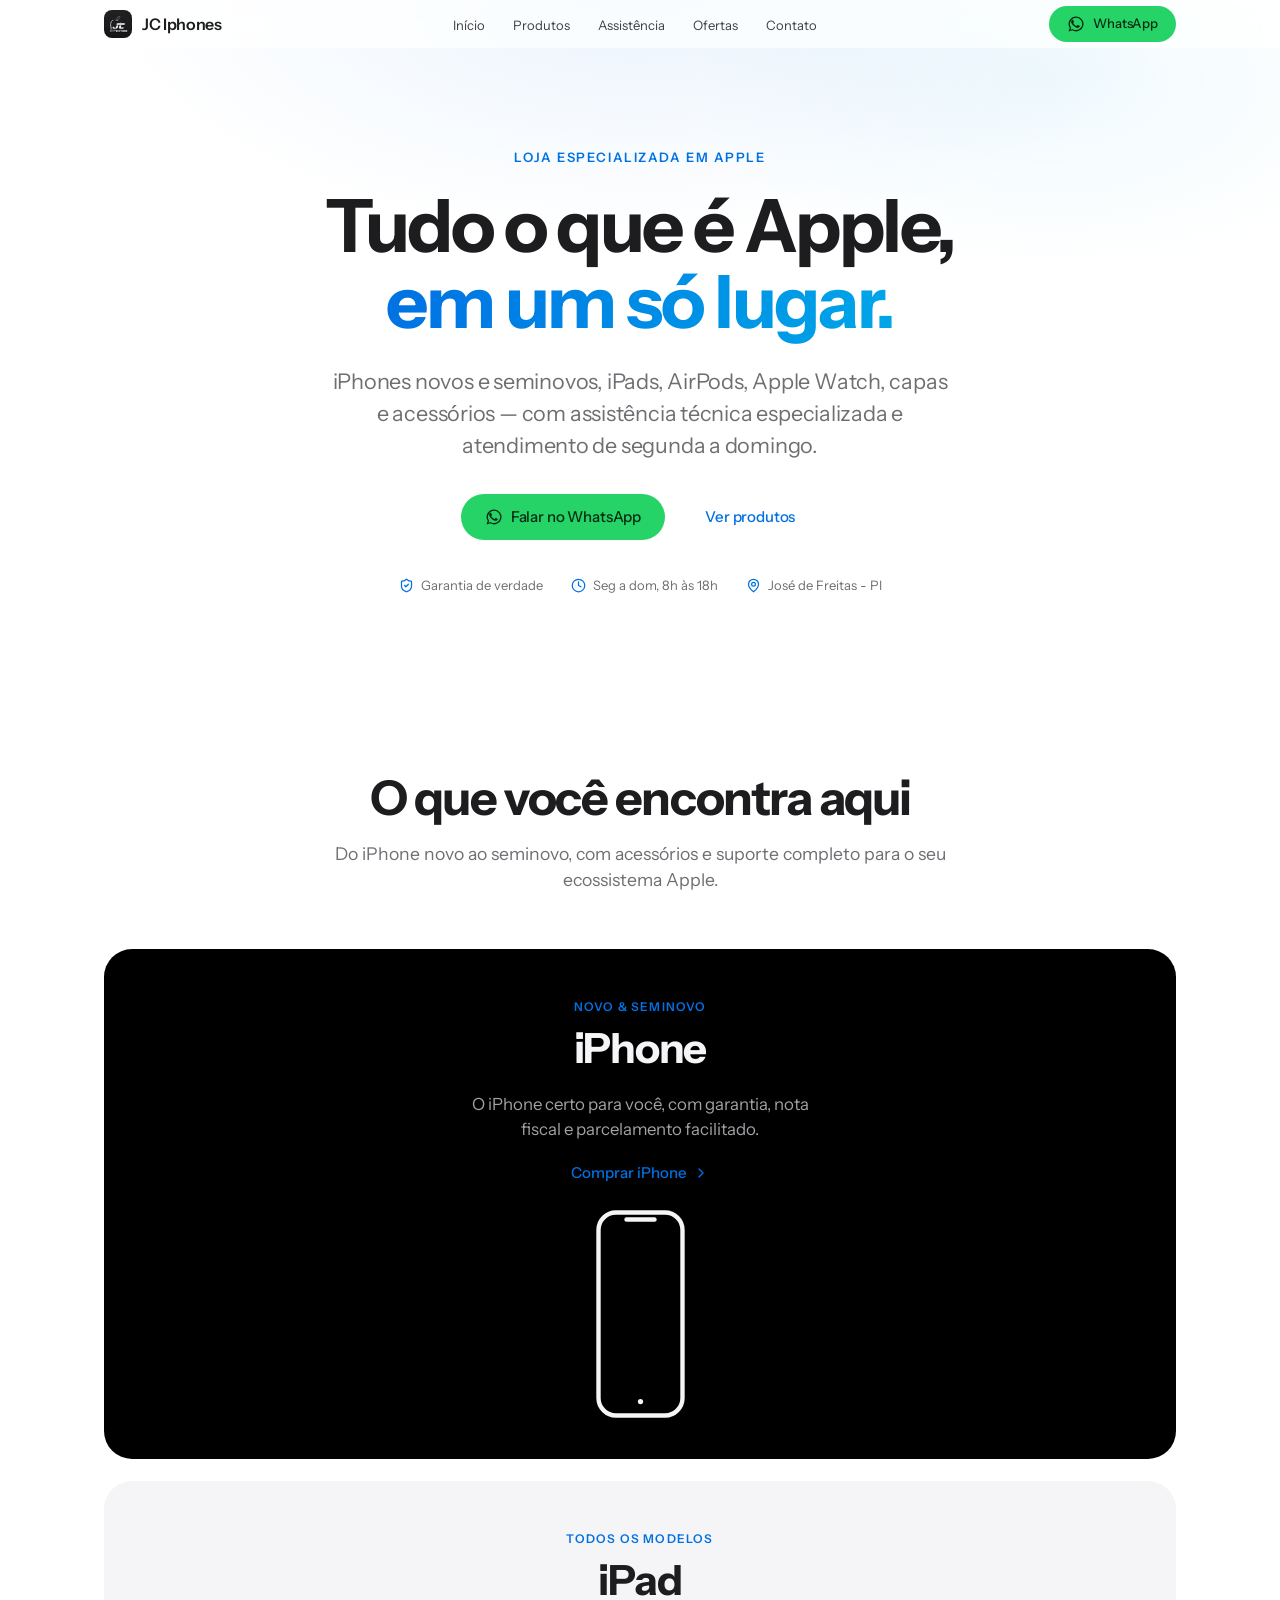
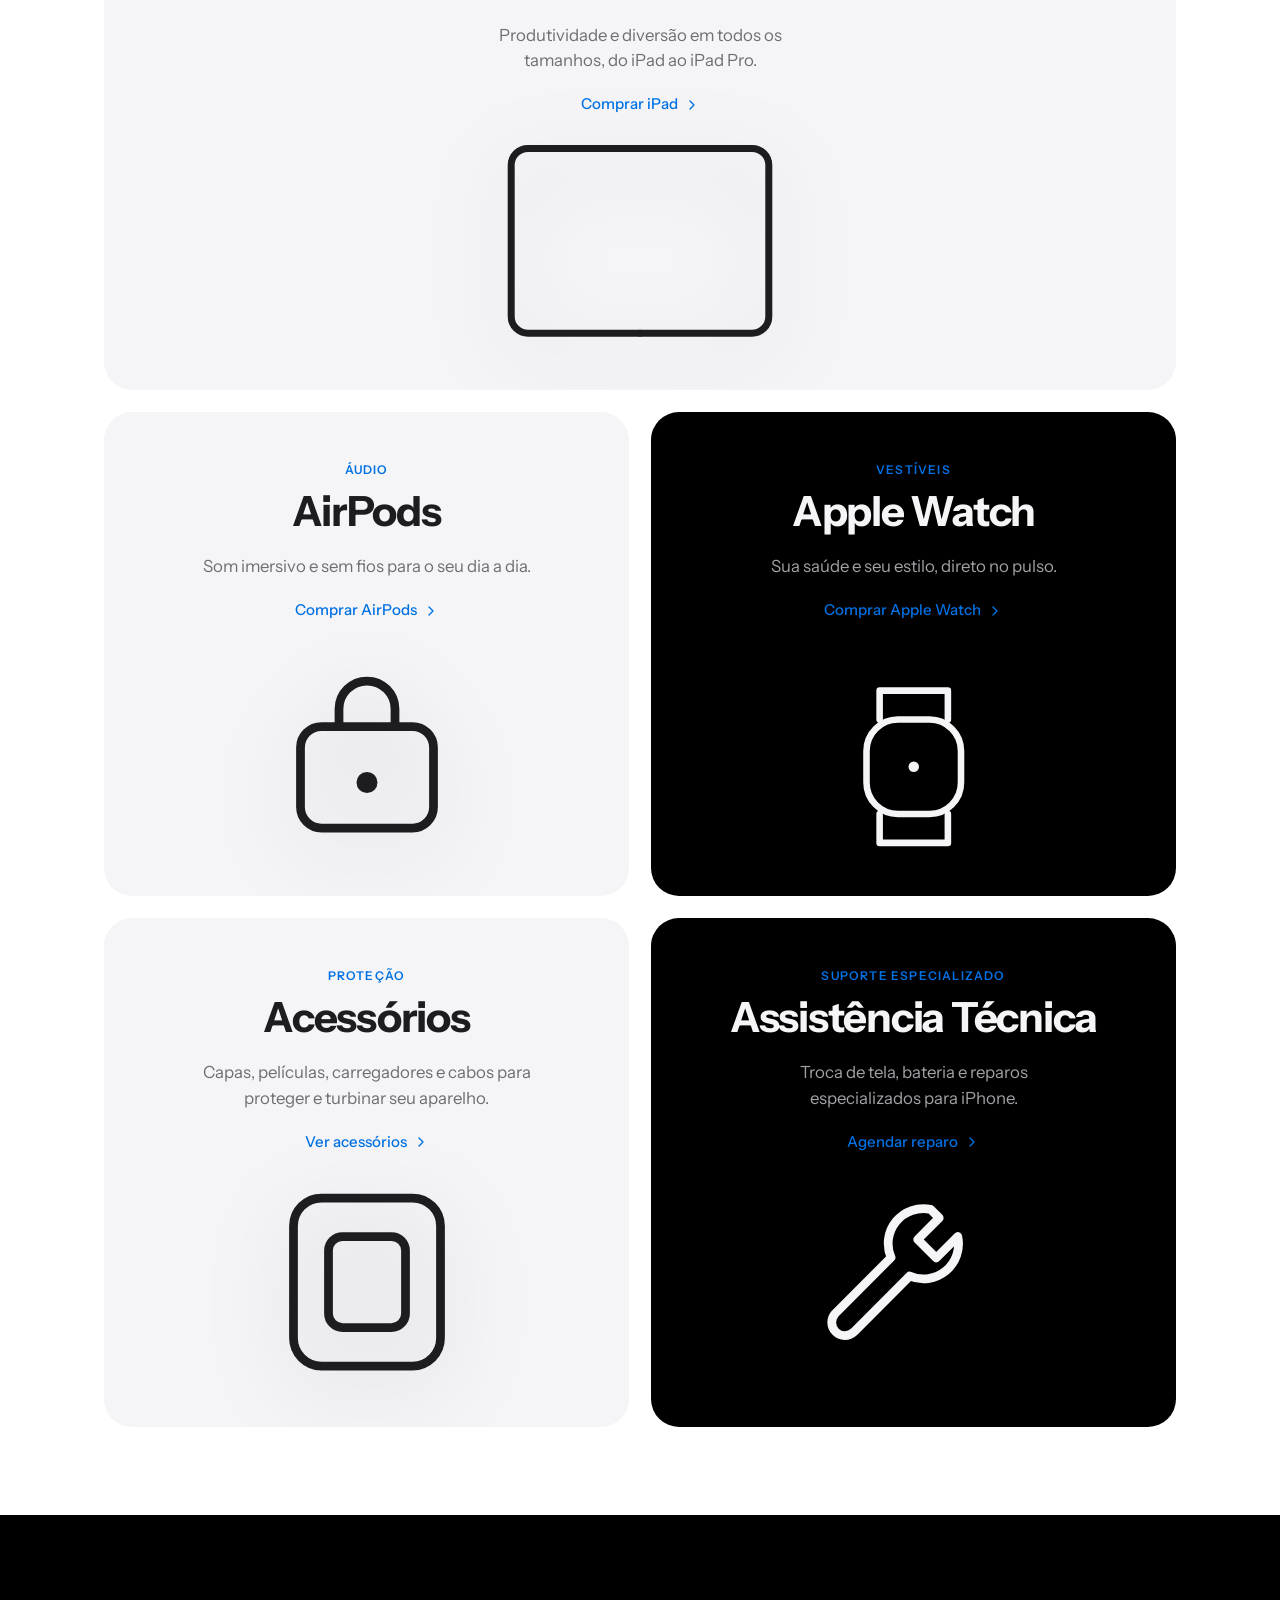
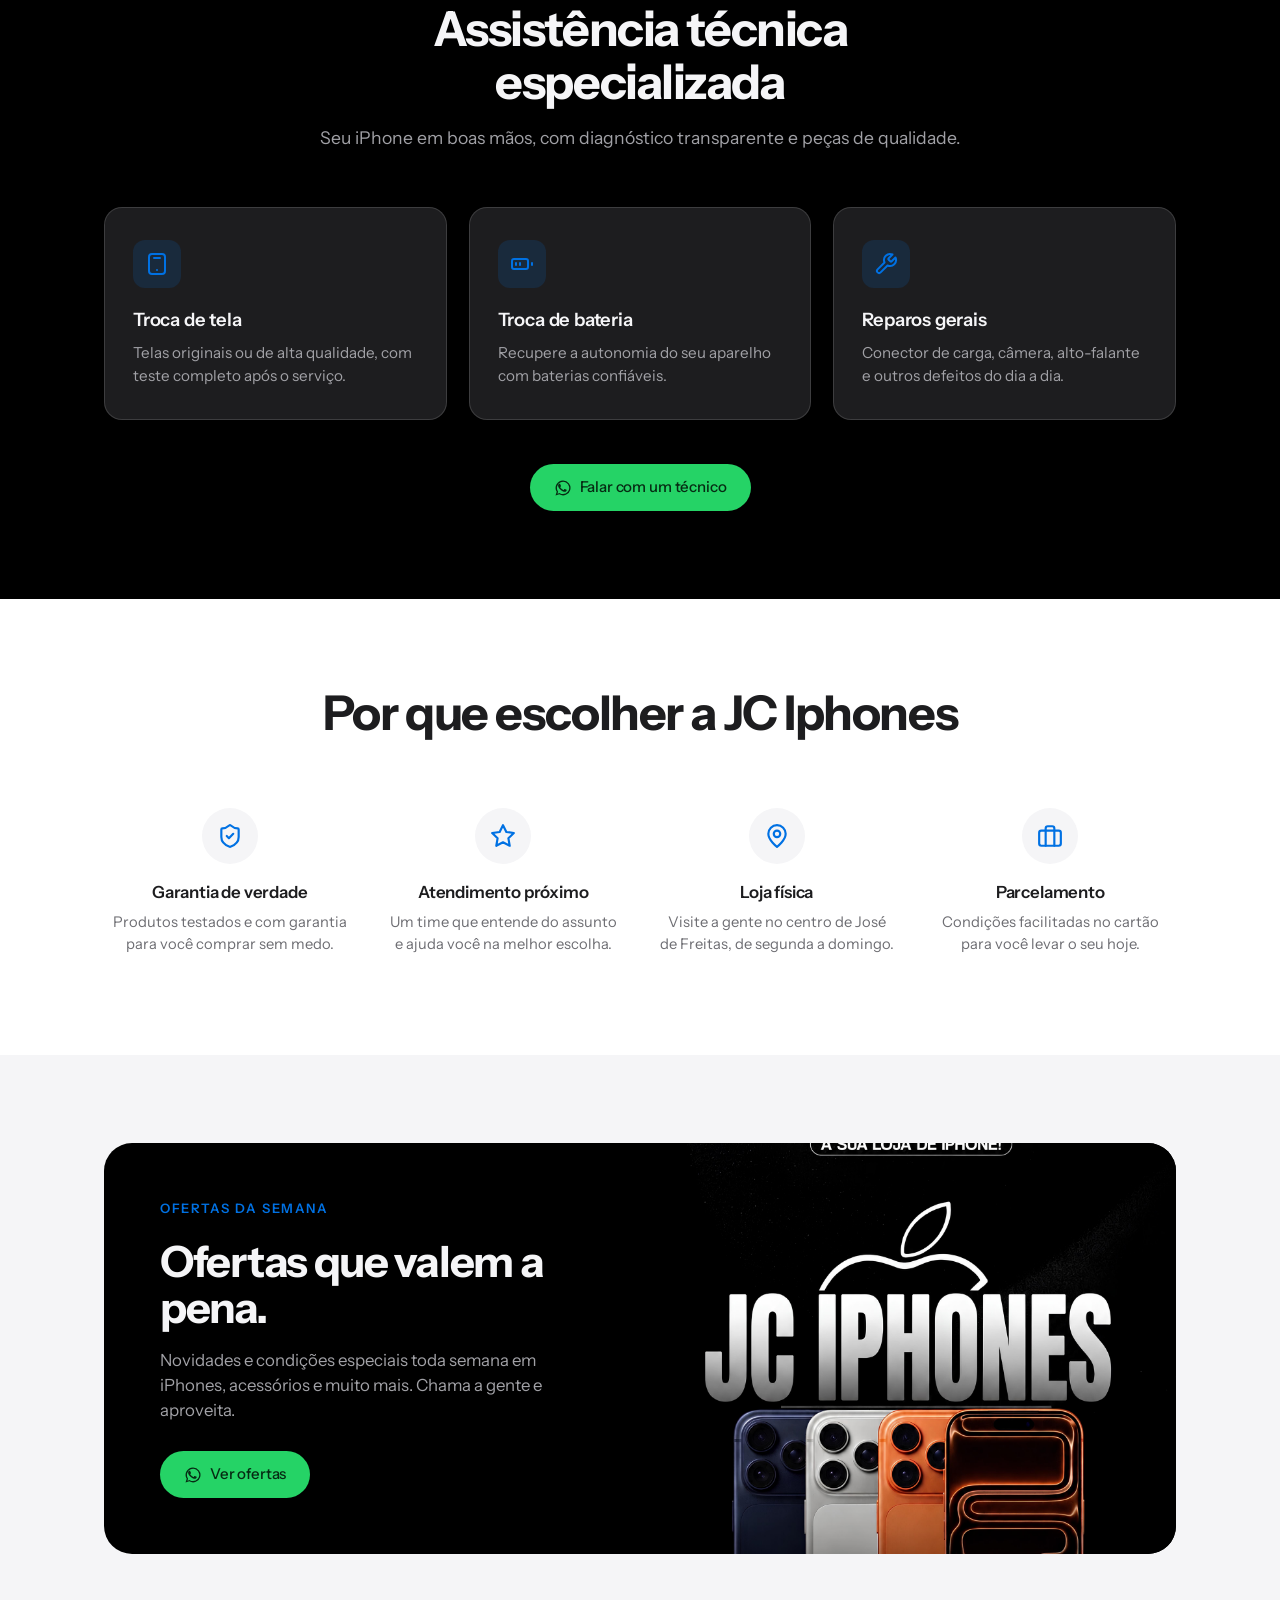
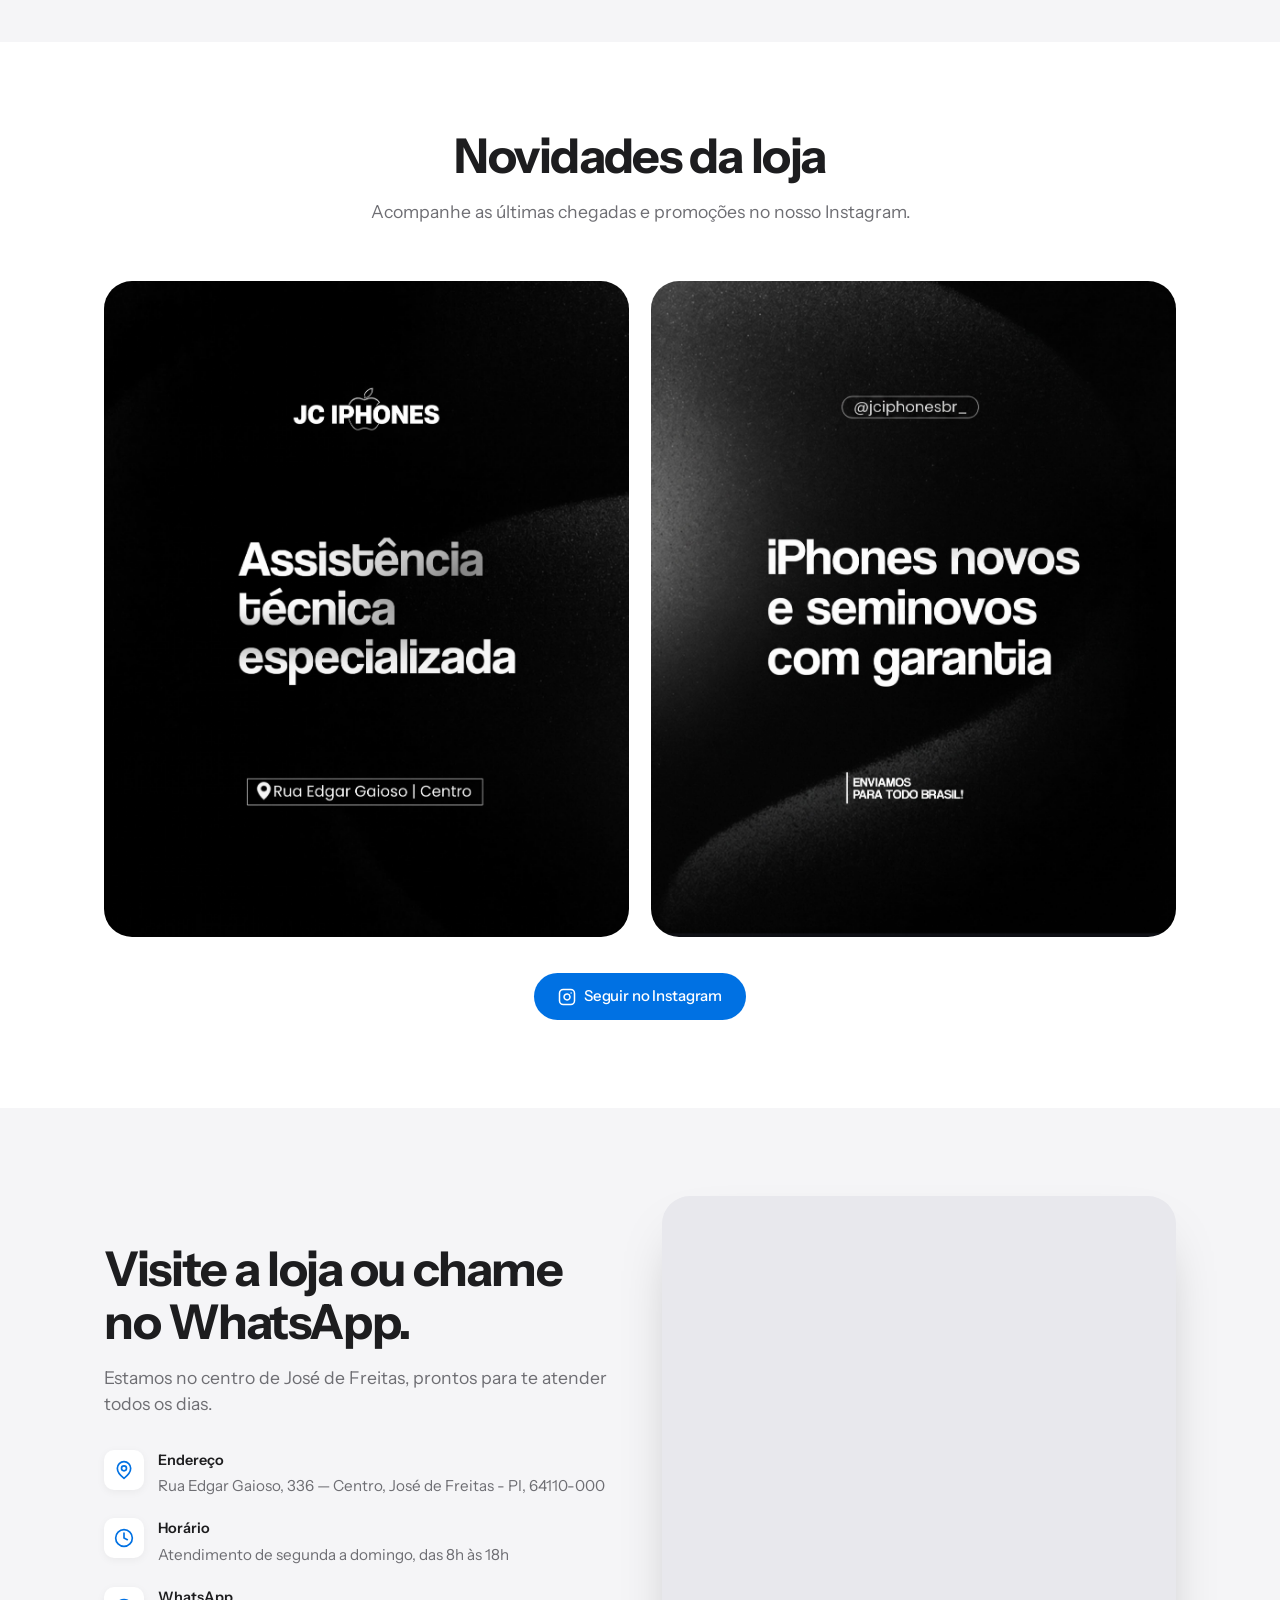
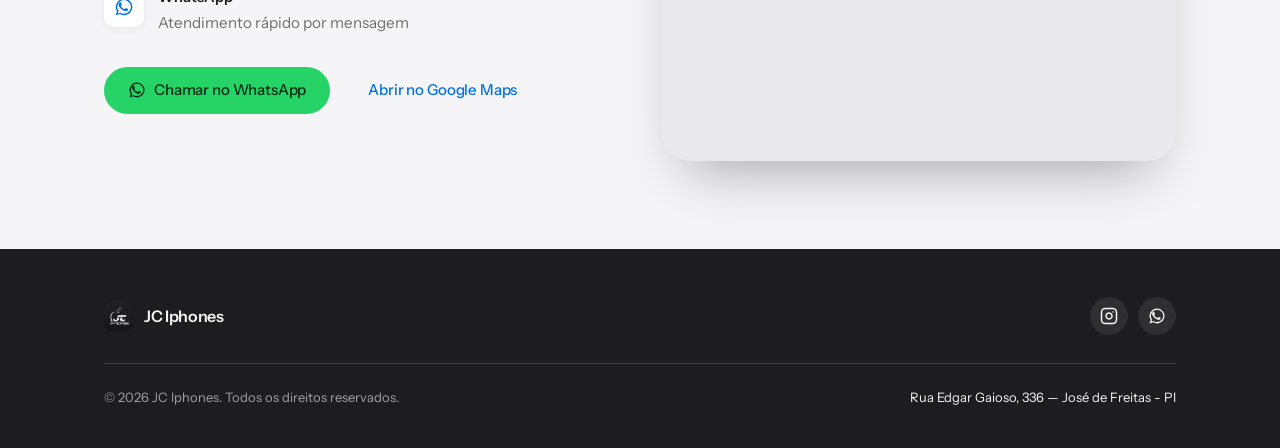
==== commit c993b6c3: ":pencil2: conteúdo: corrige horário para 8h às 18h Co-Authored-By: Claude Opus 5.5 <noreply@anthropi" ====
--- a/index.html
+++ b/index.html
@@ -85,7 +85,7 @@
         </div>
         <div class="hero-trust reveal" style="--d:.32s">
           <span><svg viewBox="0 0 24 24" fill="none" stroke="currentColor" stroke-width="2" stroke-linecap="round" stroke-linejoin="round"><path d="M20 13c0 5-3.5 7.5-7.66 8.95a1 1 0 0 1-.67-.01C7.5 20.5 4 18 4 13V6a1 1 0 0 1 1-1c2 0 4.5-1.2 6.24-2.72a1.17 1.17 0 0 1 1.52 0C14.51 3.81 17 5 19 5a1 1 0 0 1 1 1z"/><path d="m9 12 2 2 4-4"/></svg> Garantia de verdade</span>
-          <span><svg viewBox="0 0 24 24" fill="none" stroke="currentColor" stroke-width="2" stroke-linecap="round" stroke-linejoin="round"><circle cx="12" cy="12" r="10"/><polyline points="12 6 12 12 16 14"/></svg> Seg a dom, 7h às 18h</span>
+          <span><svg viewBox="0 0 24 24" fill="none" stroke="currentColor" stroke-width="2" stroke-linecap="round" stroke-linejoin="round"><circle cx="12" cy="12" r="10"/><polyline points="12 6 12 12 16 14"/></svg> Seg a dom, 8h às 18h</span>
           <span><svg viewBox="0 0 24 24" fill="none" stroke="currentColor" stroke-width="2" stroke-linecap="round" stroke-linejoin="round"><path d="M20 10c0 6-8 12-8 12s-8-6-8-12a8 8 0 0 1 16 0Z"/><circle cx="12" cy="10" r="3"/></svg> José de Freitas - PI</span>
         </div>
       </div>
@@ -326,7 +326,7 @@
               </li>
               <li>
                 <div class="icon"><svg viewBox="0 0 24 24" fill="none" stroke="currentColor" stroke-width="2" stroke-linecap="round" stroke-linejoin="round"><circle cx="12" cy="12" r="10"/><polyline points="12 6 12 12 16 14"/></svg></div>
-                <div><strong>Horário</strong><span>Atendimento de segunda a domingo, das 7h às 18h</span></div>
+                <div><strong>Horário</strong><span>Atendimento de segunda a domingo, das 8h às 18h</span></div>
               </li>
               <li>
                 <div class="icon"><svg viewBox="0 0 24 24" fill="currentColor"><path d="M12.04 2a9.9 9.9 0 0 0-8.4 15.14L2 22l5.02-1.6A9.9 9.9 0 1 0 12.04 2zm0 18.1a8.2 8.2 0 0 1-4.18-1.15l-.3-.18-2.98.95.95-2.9-.2-.3a8.2 8.2 0 1 1 6.7 3.58z"/><path d="M16.5 14.2c-.3-.15-1.7-.85-2-.95-.25-.1-.45-.15-.63.15-.18.3-.72.95-.88 1.14-.16.2-.32.22-.6.07-.3-.15-1.24-.46-2.36-1.45-.87-.78-1.46-1.74-1.63-2.04-.17-.3-.02-.45.13-.6.13-.13.3-.34.45-.52.15-.17.2-.3.3-.5.1-.2.05-.37-.02-.52-.07-.15-.63-1.52-.87-2.08-.23-.54-.46-.46-.63-.47h-.54c-.19 0-.5.07-.75.36-.26.3-.99.97-.99 2.36 0 1.39 1.01 2.73 1.15 2.92.14.2 1.98 3.03 4.8 4.25.67.29 1.2.46 1.6.59.68.22 1.3.19 1.78.11.55-.08 1.7-.69 1.94-1.36.24-.67.24-1.25.17-1.37-.07-.12-.26-.2-.55-.34z"/></svg></div>
@@ -372,137 +372,6 @@
     </div>
   </footer>
 
-  <script>
-    (function () {
-      var WA_NUMBER = "5511999999999";
-
-      function waUrl(message) {
-        return "https://wa.me/" + WA_NUMBER + "?text=" + encodeURIComponent(message);
-      }
-
-      function track(eventName, params) {
-        if (typeof gtag === "function") gtag("event", eventName, params || {});
-      }
-
-      document.querySelectorAll("[data-wa-text]").forEach(function (link) {
-        link.href = waUrl(link.getAttribute("data-wa-text"));
-        link.target = "_blank";
-        link.rel = "noopener";
-        link.addEventListener("click", function () {
-          track("whatsapp_click", {
-            link_text: link.getAttribute("data-wa-text"),
-            link_location: link.closest("section, footer, nav") ? link.closest("section, footer, nav").id || link.closest("section, footer, nav").tagName.toLowerCase() : "unknown"
-          });
-        });
-      });
-
-      // Cliques em navegação (menu desktop e mobile)
-      document.querySelectorAll("nav a[href^='#'], #mobileMenu a[href^='#']").forEach(function (link) {
-        link.addEventListener("click", function () {
-          track("nav_click", { link_text: link.textContent.trim(), link_url: link.getAttribute("href") });
-        });
-      });
-
-      // Cliques em qualquer outro botão/CTA da página
-      document.querySelectorAll(".btn:not([data-wa-text])").forEach(function (btn) {
-        btn.addEventListener("click", function () {
-          track("cta_click", { link_text: btn.textContent.trim() });
-        });
-      });
-
-      // Visualização de cada seção (funil de rolagem por bloco)
-      if ("IntersectionObserver" in window) {
-        var sectionObserver = new IntersectionObserver(function (entries) {
-          entries.forEach(function (entry) {
-            if (entry.isIntersecting && entry.target.id) {
-              track("section_view", { section_id: entry.target.id });
-              sectionObserver.unobserve(entry.target);
-            }
-          });
-        }, { threshold: 0.4 });
-        document.querySelectorAll("main section[id]").forEach(function (section) {
-          sectionObserver.observe(section);
-        });
-      }
-
-      // Profundidade de rolagem (25/50/75/100%)
-      (function () {
-        var marks = [25, 50, 75, 100];
-        var fired = {};
-        window.addEventListener("scroll", function () {
-          var scrollable = document.documentElement.scrollHeight - window.innerHeight;
-          if (scrollable <= 0) return;
-          var pct = Math.round((window.scrollY / scrollable) * 100);
-          marks.forEach(function (mark) {
-            if (pct >= mark && !fired[mark]) {
-              fired[mark] = true;
-              track("scroll_depth", { percent: mark });
-            }
-          });
-        }, { passive: true });
-      })();
-
-      // Tempo de permanência na página (ping a cada 30s enquanto visível)
-      (function () {
-        var seconds = 0;
-        setInterval(function () {
-          if (document.visibilityState === "visible") {
-            seconds += 30;
-            track("time_on_page", { seconds: seconds });
-          }
-        }, 30000);
-      })();
-
-      document.getElementById("year").textContent = new Date().getFullYear();
-
-      var nav = document.getElementById("nav");
-      function onScroll() {
-        if (window.scrollY > 12) nav.classList.add("scrolled");
-        else nav.classList.remove("scrolled");
-      }
-      window.addEventListener("scroll", onScroll, { passive: true });
-      onScroll();
-
-      var toggle = document.getElementById("navToggle");
-      var menu = document.getElementById("mobileMenu");
-      var iconMenu = document.getElementById("iconMenu");
-      var iconClose = '<svg viewBox="0 0 24 24" fill="none" stroke="currentColor" stroke-width="2" stroke-linecap="round"><path d="M18 6 6 18"/><path d="m6 6 12 12"/></svg>';
-      var iconOpen = '<svg viewBox="0 0 24 24" fill="none" stroke="currentColor" stroke-width="2" stroke-linecap="round"><line x1="4" x2="20" y1="6" y2="6"/><line x1="4" x2="20" y1="12" y2="12"/><line x1="4" x2="20" y1="18" y2="18"/></svg>';
-
-      toggle.addEventListener("click", function () {
-        var open = menu.classList.toggle("open");
-        toggle.setAttribute("aria-expanded", open ? "true" : "false");
-        toggle.setAttribute("aria-label", open ? "Fechar menu" : "Abrir menu");
-        iconMenu.outerHTML = open ? iconClose : iconOpen;
-      });
-
-      menu.querySelectorAll("a").forEach(function (link) {
-        link.addEventListener("click", function () {
-          menu.classList.remove("open");
-          toggle.setAttribute("aria-expanded", "false");
-          toggle.setAttribute("aria-label", "Abrir menu");
-          iconMenu.outerHTML = iconOpen;
-        });
-      });
-
-      if ("IntersectionObserver" in window) {
-        var observer = new IntersectionObserver(function (entries) {
-          entries.forEach(function (entry) {
-            if (entry.isIntersecting) {
-              entry.target.classList.add("in");
-              observer.unobserve(entry.target);
-            }
-          });
-        }, { threshold: 0.12, rootMargin: "0px 0px -8% 0px" });
-        document.querySelectorAll(".reveal").forEach(function (el) {
-          observer.observe(el);
-        });
-      } else {
-        document.querySelectorAll(".reveal").forEach(function (el) {
-          el.classList.add("in");
-        });
-      }
-    })();
-  </script>
+  <script src="static/js/common.js"></script>
 </body>
 </html>
--- a/static/css/site.css
+++ b/static/css/site.css
@@ -19,6 +19,13 @@
   --nav-h: 48px;
   --ease: cubic-bezier(0.16, 1, 0.3, 1);
   --font: "Instrument Sans", -apple-system, BlinkMacSystemFont, "Segoe UI", sans-serif;
+
+  /* Selos do catálogo */
+  --tag-promo: #d70015;
+  --tag-promo-bg: #ffe9eb;
+  --tag-urgencia: #8a4b00;
+  --tag-urgencia-bg: #fff1d6;
+  --tag-urgencia-dot: #f59e0b;
 }
 
 * { box-sizing: border-box; margin: 0; padding: 0; }
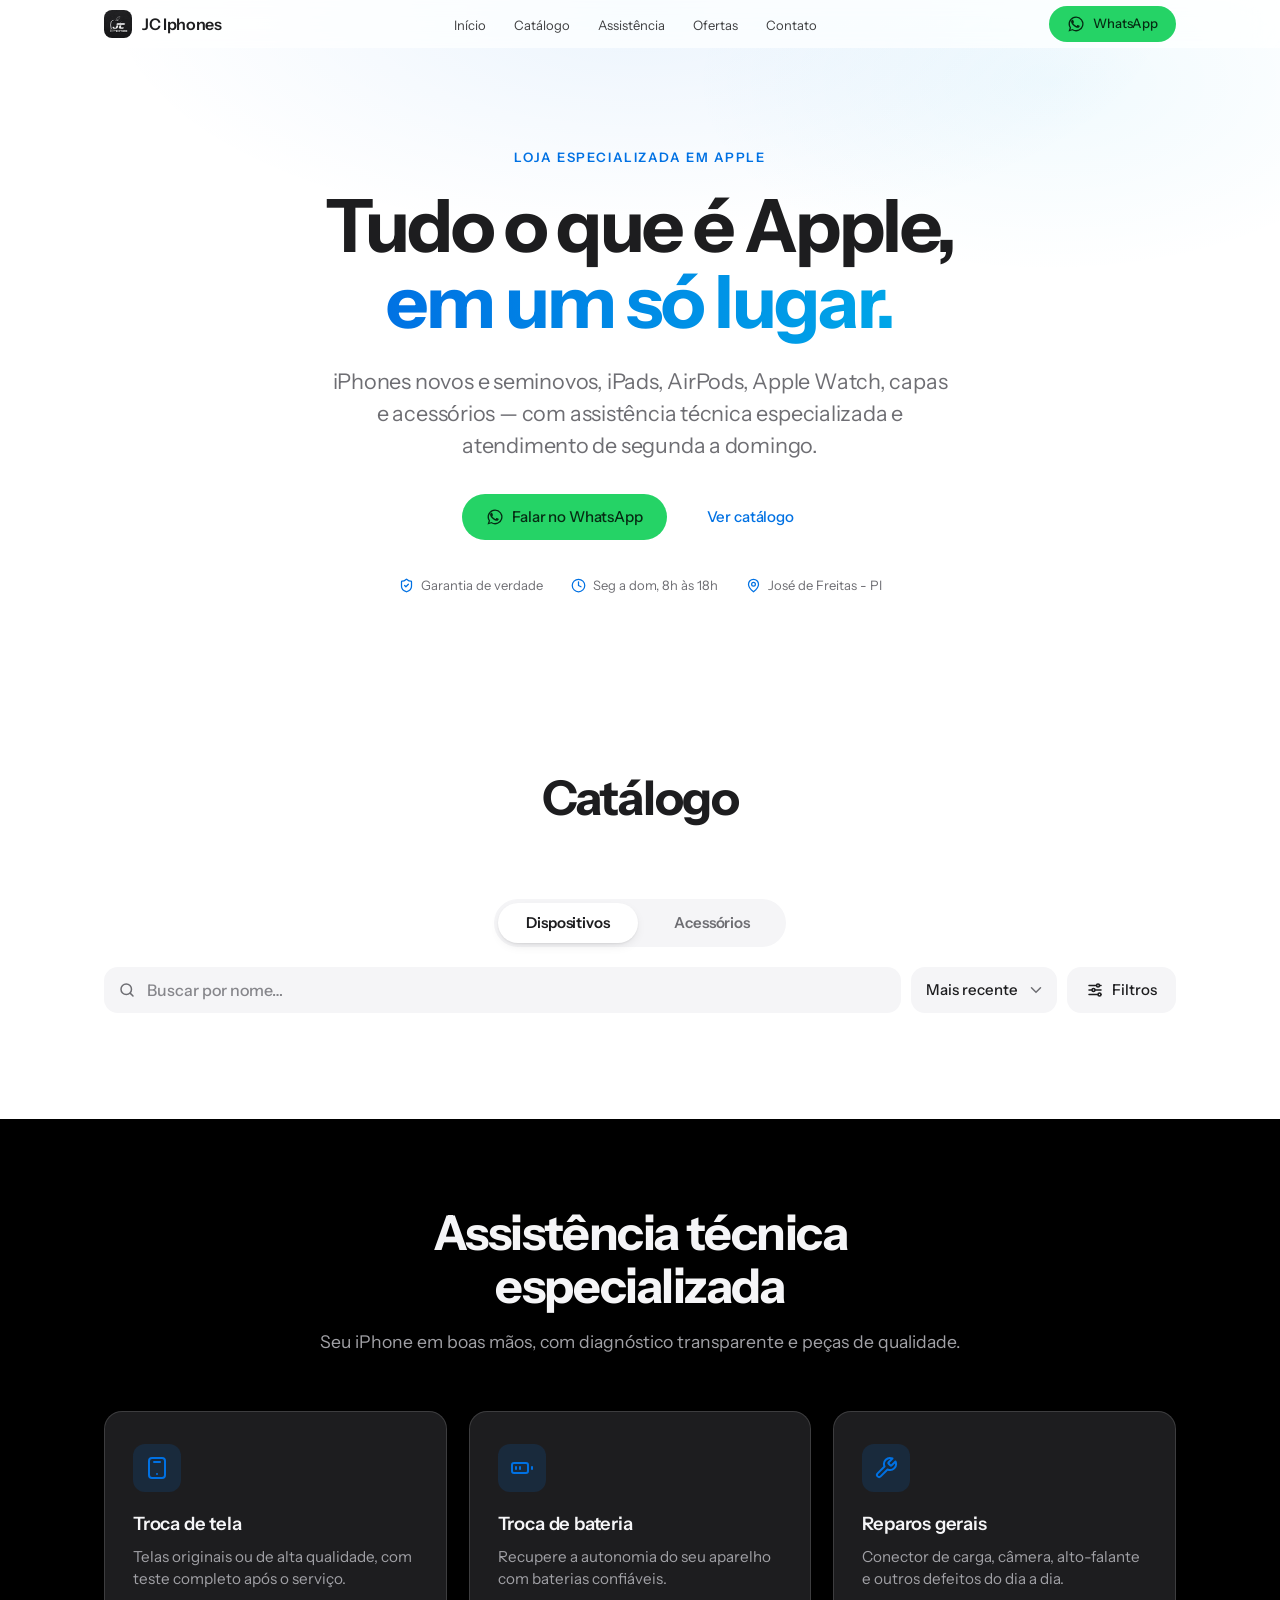
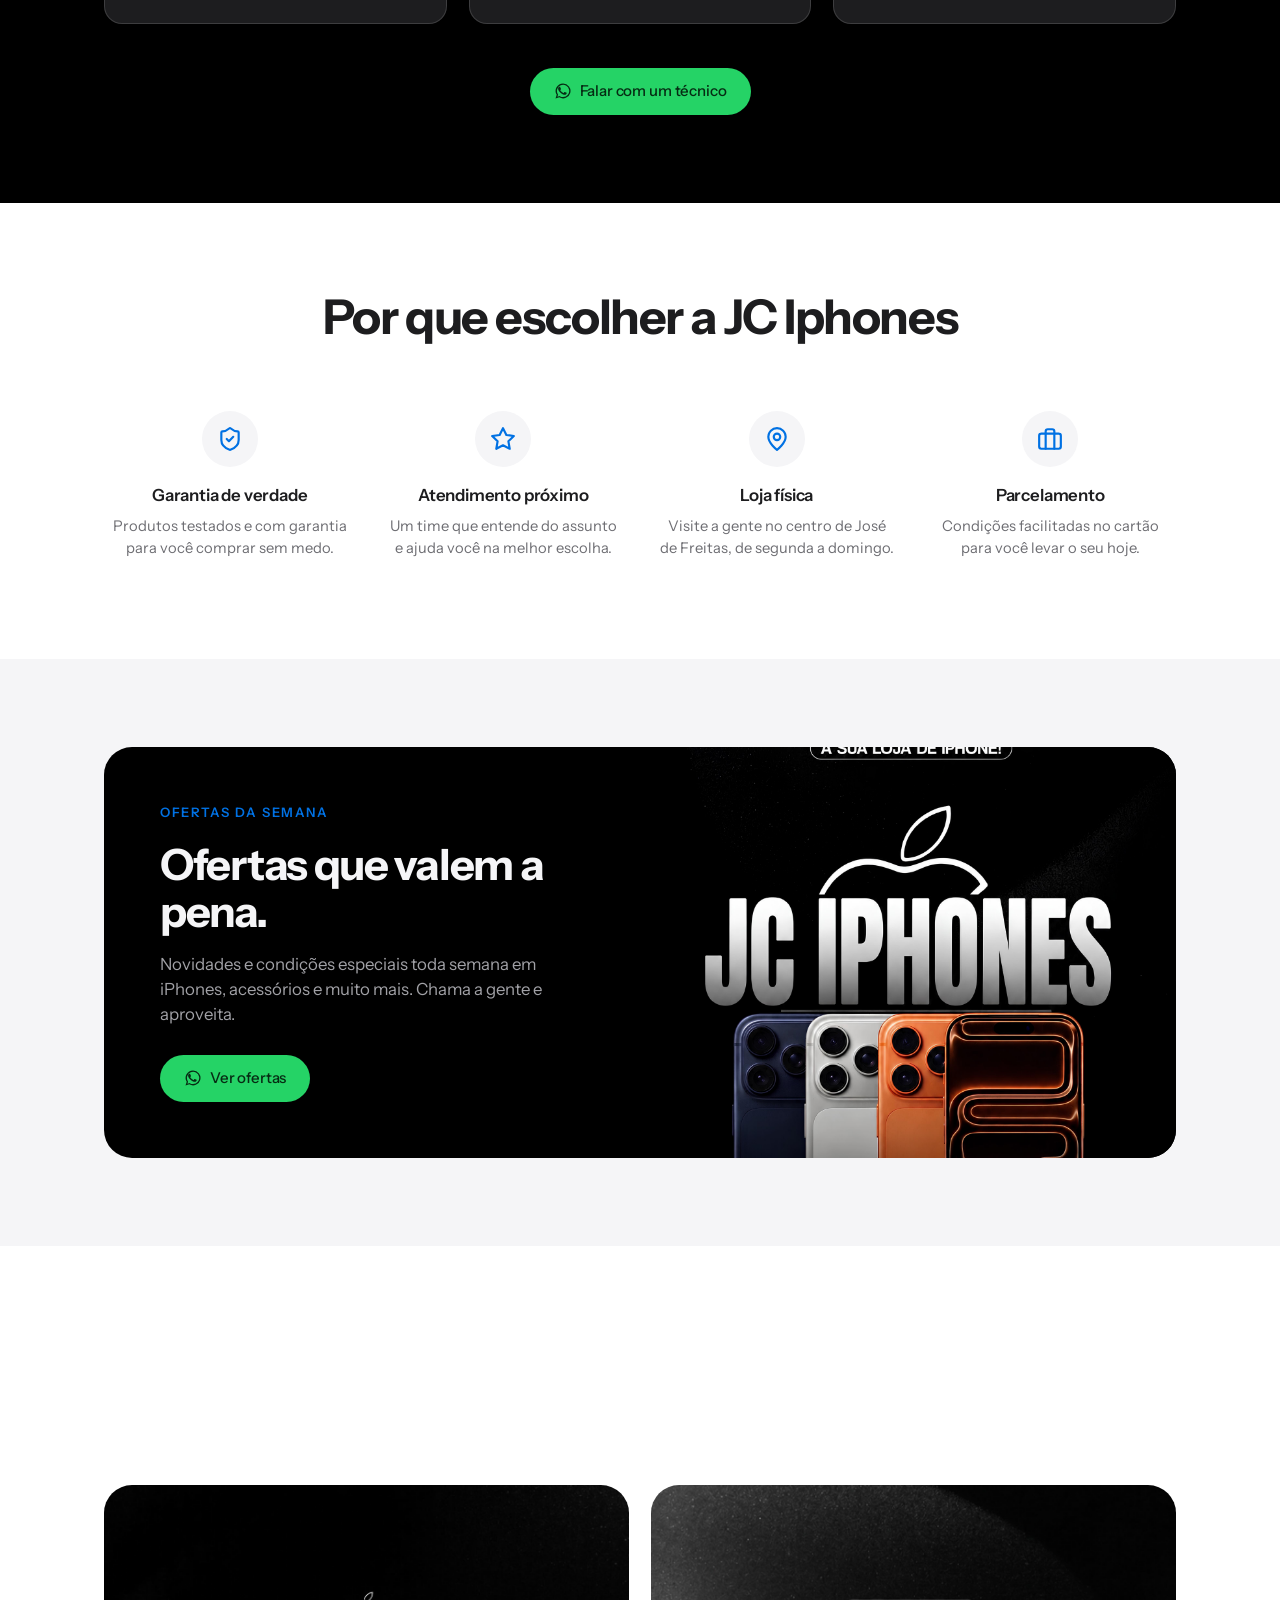
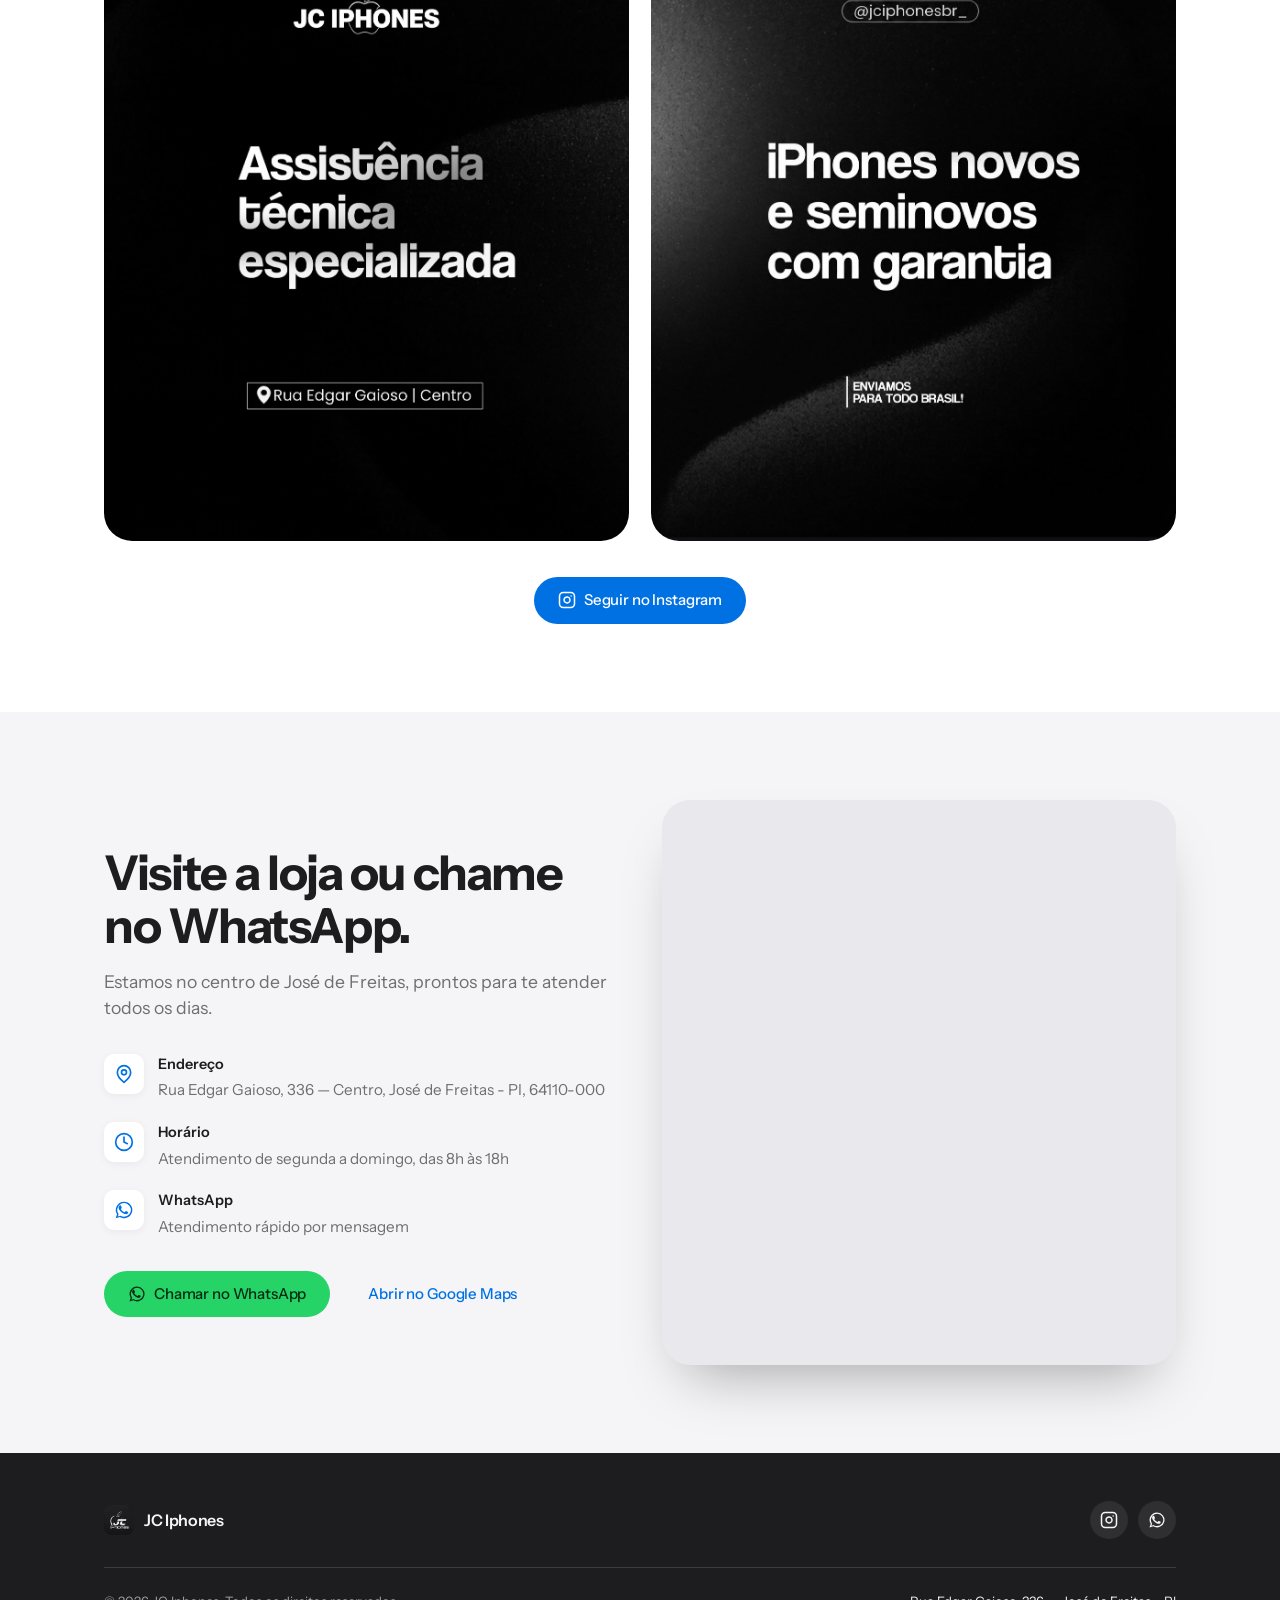
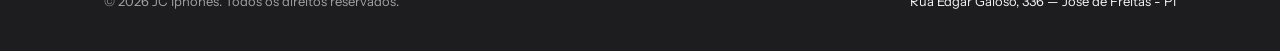
==== commit 25f6a71a: ":sparkles: catalogo: estrutura da seção de catálogo na home Substitui a grade de categorias por abas" ====
--- a/index.html
+++ b/index.html
@@ -1,6 +1,7 @@
 <!DOCTYPE html>
 <html lang="pt-BR" dir="ltr">
 <head>
+  <script>document.documentElement.classList.add("js");</script>
   <meta charset="UTF-8">
   <meta name="viewport" content="width=device-width, initial-scale=1.0">
   <title>JC Iphones — iPhones novos e seminovos, acessórios e assistência técnica</title>
@@ -26,6 +27,7 @@
   <link href="https://fonts.googleapis.com/css2?family=Instrument+Sans:wght@400;500;600;700&display=swap" rel="stylesheet">
 
   <link rel="stylesheet" href="static/css/site.css">
+  <link rel="stylesheet" href="static/css/catalogo.css">
 </head>
 <body>
 
@@ -39,7 +41,7 @@
       <nav>
         <ul class="nav-links">
           <li><a href="#inicio">Início</a></li>
-          <li><a href="#produtos">Produtos</a></li>
+          <li><a href="#catalogo">Catálogo</a></li>
           <li><a href="#assistencia">Assistência</a></li>
           <li><a href="#ofertas">Ofertas</a></li>
           <li><a href="#contato">Contato</a></li>
@@ -61,7 +63,7 @@
   <div class="mobile-menu" id="mobileMenu">
     <ul>
       <li><a href="#inicio">Início</a></li>
-      <li><a href="#produtos">Produtos</a></li>
+      <li><a href="#catalogo">Catálogo</a></li>
       <li><a href="#assistencia">Assistência</a></li>
       <li><a href="#ofertas">Ofertas</a></li>
       <li><a href="#contato">Contato</a></li>
@@ -81,7 +83,7 @@
             <svg viewBox="0 0 24 24" fill="currentColor" aria-hidden="true"><path d="M12.04 2a9.9 9.9 0 0 0-8.4 15.14L2 22l5.02-1.6A9.9 9.9 0 1 0 12.04 2zm0 18.1a8.2 8.2 0 0 1-4.18-1.15l-.3-.18-2.98.95.95-2.9-.2-.3a8.2 8.2 0 1 1 6.7 3.58z"/><path d="M16.5 14.2c-.3-.15-1.7-.85-2-.95-.25-.1-.45-.15-.63.15-.18.3-.72.95-.88 1.14-.16.2-.32.22-.6.07-.3-.15-1.24-.46-2.36-1.45-.87-.78-1.46-1.74-1.63-2.04-.17-.3-.02-.45.13-.6.13-.13.3-.34.45-.52.15-.17.2-.3.3-.5.1-.2.05-.37-.02-.52-.07-.15-.63-1.52-.87-2.08-.23-.54-.46-.46-.63-.47h-.54c-.19 0-.5.07-.75.36-.26.3-.99.97-.99 2.36 0 1.39 1.01 2.73 1.15 2.92.14.2 1.98 3.03 4.8 4.25.67.29 1.2.46 1.6.59.68.22 1.3.19 1.78.11.55-.08 1.7-.69 1.94-1.36.24-.67.24-1.25.17-1.37-.07-.12-.26-.2-.55-.34z"/></svg>
             Falar no WhatsApp
           </a>
-          <a class="btn btn-ghost" href="#produtos">Ver produtos</a>
+          <a class="btn btn-ghost" href="#catalogo">Ver catálogo</a>
         </div>
         <div class="hero-trust reveal" style="--d:.32s">
           <span><svg viewBox="0 0 24 24" fill="none" stroke="currentColor" stroke-width="2" stroke-linecap="round" stroke-linejoin="round"><path d="M20 13c0 5-3.5 7.5-7.66 8.95a1 1 0 0 1-.67-.01C7.5 20.5 4 18 4 13V6a1 1 0 0 1 1-1c2 0 4.5-1.2 6.24-2.72a1.17 1.17 0 0 1 1.52 0C14.51 3.81 17 5 19 5a1 1 0 0 1 1 1z"/><path d="m9 12 2 2 4-4"/></svg> Garantia de verdade</span>
@@ -91,113 +93,87 @@
       </div>
     </section>
 
-    <!-- PRODUTOS -->
-    <section id="produtos">
+    <!-- CATÁLOGO -->
+    <section class="catalog" id="catalogo">
       <div class="container">
         <div class="section-head">
-          <h2 class="reveal">O que você encontra aqui</h2>
-          <p class="reveal" style="--d:.08s">Do iPhone novo ao seminovo, com acessórios e suporte completo para o seu ecossistema Apple.</p>
-        </div>
-
-        <div class="product-grid">
-          <!-- iPhone -->
-          <a class="card card-dark full reveal" href="#" data-wa-text="Olá! Quero saber mais sobre os iPhones novos e seminovos da JC Iphones.">
-            <div class="card-copy">
-              <span class="card-eyebrow">Novo &amp; Seminovo</span>
-              <h3>iPhone</h3>
-              <p>O iPhone certo para você, com garantia, nota fiscal e parcelamento facilitado.</p>
-              <span class="card-link">Comprar iPhone <svg viewBox="0 0 24 24" fill="none" stroke="currentColor" stroke-width="2" stroke-linecap="round" stroke-linejoin="round"><path d="m9 18 6-6-6-6"/></svg></span>
+          <h2 class="reveal">Catálogo</h2>
+          <p class="reveal" style="--d:.08s">Aparelhos e acessórios com preço, condição e disponibilidade de cada unidade.</p>
+        </div>
+
+        <div class="catalog-tabs" role="tablist" aria-label="Tipo de produto">
+          <button type="button" role="tab" id="tabDispositivo" data-grupo="dispositivo" aria-selected="true" aria-controls="catalogGrid">Dispositivos</button>
+          <button type="button" role="tab" id="tabAcessorio" data-grupo="acessorio" aria-selected="false" aria-controls="catalogGrid" tabindex="-1">Acessórios</button>
+        </div>
+
+        <div class="catalog-toolbar">
+          <label class="catalog-search">
+            <svg viewBox="0 0 24 24" fill="none" stroke="currentColor" stroke-width="2" stroke-linecap="round" aria-hidden="true"><circle cx="11" cy="11" r="7"/><path d="m20 20-3.5-3.5"/></svg>
+            <span class="sr-only">Buscar por nome</span>
+            <input type="search" id="catalogSearch" placeholder="Buscar por nome…" autocomplete="off" enterkeyhint="search">
+          </label>
+          <label class="catalog-sort">
+            <span class="sr-only">Ordenar por</span>
+            <select id="catalogSort">
+              <option value="recente">Mais recente</option>
+              <option value="menor-preco">Menor preço</option>
+              <option value="maior-preco">Maior preço</option>
+            </select>
+            <svg viewBox="0 0 24 24" fill="none" stroke="currentColor" stroke-width="2" stroke-linecap="round" aria-hidden="true"><path d="m6 9 6 6 6-6"/></svg>
+          </label>
+          <button type="button" class="catalog-filter-btn" id="filterOpen" aria-controls="filterDrawer" aria-expanded="false">
+            <svg viewBox="0 0 24 24" fill="none" stroke="currentColor" stroke-width="2" stroke-linecap="round" aria-hidden="true"><path d="M4 6h10M18 6h2M4 12h4M12 12h8M4 18h12M20 18h0"/><circle cx="16" cy="6" r="2"/><circle cx="10" cy="12" r="2"/><circle cx="18" cy="18" r="2"/></svg>
+            Filtros<span class="filter-count" id="filterCount" hidden></span>
+          </button>
+        </div>
+
+        <p class="catalog-count" id="catalogCount" aria-live="polite"></p>
+
+        <div class="catalog-grid" id="catalogGrid" role="tabpanel" aria-labelledby="tabDispositivo">
+          <noscript>
+            <!-- Sem JavaScript não há catálogo: link direto (atualizar o número junto com WA_NUMBER em static/js/common.js) -->
+            <div class="catalog-state">
+              <h3>Ative o JavaScript para ver o catálogo</h3>
+              <p>Ou fale direto com a gente e pergunte pelo aparelho que você procura.</p>
+              <div class="state-actions"><a class="btn btn-whatsapp" href="https://wa.me/5511999999999?text=Ol%C3%A1!%20Quero%20saber%20quais%20produtos%20voc%C3%AAs%20t%C3%AAm%20dispon%C3%ADveis." target="_blank" rel="noopener">Falar no WhatsApp</a></div>
             </div>
-            <div class="card-visual">
-              <svg viewBox="0 0 120 240" fill="none" stroke="currentColor" stroke-width="5" stroke-linecap="round">
-                <rect x="12" y="4" width="96" height="232" rx="20"/>
-                <path d="M44 12h32"/>
-                <circle cx="60" cy="220" r="3" fill="currentColor" stroke="none"/>
-              </svg>
-            </div>
-          </a>
-
-          <!-- iPad -->
-          <a class="card card-light full reveal" href="#" data-wa-text="Olá! Quero saber mais sobre os iPads da JC Iphones.">
-            <div class="card-copy">
-              <span class="card-eyebrow">Todos os modelos</span>
-              <h3>iPad</h3>
-              <p>Produtividade e diversão em todos os tamanhos, do iPad ao iPad Pro.</p>
-              <span class="card-link">Comprar iPad <svg viewBox="0 0 24 24" fill="none" stroke="currentColor" stroke-width="2" stroke-linecap="round" stroke-linejoin="round"><path d="m9 18 6-6-6-6"/></svg></span>
-            </div>
-            <div class="card-visual">
-              <svg viewBox="0 0 200 150" fill="none" stroke="currentColor" stroke-width="5" stroke-linecap="round">
-                <rect x="8" y="6" width="184" height="132" rx="12"/>
-                <circle cx="100" cy="138" r="2.4" fill="currentColor" stroke="none"/>
-              </svg>
-            </div>
-          </a>
-
-          <!-- AirPods -->
-          <a class="card card-light reveal" href="#" data-wa-text="Olá! Quero saber mais sobre os AirPods da JC Iphones.">
-            <div class="card-copy">
-              <span class="card-eyebrow">Áudio</span>
-              <h3>AirPods</h3>
-              <p>Som imersivo e sem fios para o seu dia a dia.</p>
-              <span class="card-link">Comprar AirPods <svg viewBox="0 0 24 24" fill="none" stroke="currentColor" stroke-width="2" stroke-linecap="round" stroke-linejoin="round"><path d="m9 18 6-6-6-6"/></svg></span>
-            </div>
-            <div class="card-visual">
-              <svg viewBox="0 0 120 120" fill="none" stroke="currentColor" stroke-width="5" stroke-linecap="round" stroke-linejoin="round">
-                <path d="M34 46h52a12 12 0 0 1 12 12v34a12 12 0 0 1-12 12H34a12 12 0 0 1-12-12V58a12 12 0 0 1 12-12z"/>
-                <path d="M44 46V36a16 16 0 0 1 32 0v10"/>
-                <circle cx="60" cy="78" r="6" fill="currentColor" stroke="none"/>
-              </svg>
-            </div>
-          </a>
-
-          <!-- Apple Watch -->
-          <a class="card card-dark reveal" href="#" data-wa-text="Olá! Quero saber mais sobre os Apple Watch da JC Iphones.">
-            <div class="card-copy">
-              <span class="card-eyebrow">Vestíveis</span>
-              <h3>Apple Watch</h3>
-              <p>Sua saúde e seu estilo, direto no pulso.</p>
-              <span class="card-link">Comprar Apple Watch <svg viewBox="0 0 24 24" fill="none" stroke="currentColor" stroke-width="2" stroke-linecap="round" stroke-linejoin="round"><path d="m9 18 6-6-6-6"/></svg></span>
-            </div>
-            <div class="card-visual">
-              <svg viewBox="0 0 120 160" fill="none" stroke="currentColor" stroke-width="5" stroke-linecap="round" stroke-linejoin="round">
-                <rect x="24" y="56" width="72" height="72" rx="24"/>
-                <path d="M34 56V34h52v22"/>
-                <path d="M34 128v22h52v-22"/>
-                <circle cx="60" cy="92" r="4" fill="currentColor" stroke="none"/>
-              </svg>
-            </div>
-          </a>
-
-          <!-- Acessórios -->
-          <a class="card card-light reveal" href="#" data-wa-text="Olá! Quero saber mais sobre capas e acessórios da JC Iphones.">
-            <div class="card-copy">
-              <span class="card-eyebrow">Proteção</span>
-              <h3>Acessórios</h3>
-              <p>Capas, películas, carregadores e cabos para proteger e turbinar seu aparelho.</p>
-              <span class="card-link">Ver acessórios <svg viewBox="0 0 24 24" fill="none" stroke="currentColor" stroke-width="2" stroke-linecap="round" stroke-linejoin="round"><path d="m9 18 6-6-6-6"/></svg></span>
-            </div>
-            <div class="card-visual">
-              <svg viewBox="0 0 120 120" fill="none" stroke="currentColor" stroke-width="5" stroke-linecap="round">
-                <rect x="18" y="12" width="84" height="96" rx="16"/>
-                <rect x="38" y="34" width="44" height="52" rx="8"/>
-              </svg>
-            </div>
-          </a>
-
-          <!-- Assistência -->
-          <a class="card card-dark reveal" href="#" data-wa-text="Olá! Preciso de assistência técnica para meu iPhone.">
-            <div class="card-copy">
-              <span class="card-eyebrow">Suporte especializado</span>
-              <h3>Assistência Técnica</h3>
-              <p>Troca de tela, bateria e reparos especializados para iPhone.</p>
-              <span class="card-link">Agendar reparo <svg viewBox="0 0 24 24" fill="none" stroke="currentColor" stroke-width="2" stroke-linecap="round" stroke-linejoin="round"><path d="m9 18 6-6-6-6"/></svg></span>
-            </div>
-            <div class="card-visual">
-              <svg viewBox="0 0 120 120" fill="none" stroke="currentColor" stroke-width="5" stroke-linecap="round" stroke-linejoin="round">
-                <path d="M69.5 18.5a20 20 0 0 0-22.6 27.5L15 78a7.5 7.5 0 0 0 10.6 10.6L57.5 56.6a20 20 0 0 0 27.5-22.6l-12.3 12.3-10.6-10.6 12.3-12.3Z"/>
-              </svg>
-            </div>
-          </a>
+          </noscript>
+        </div>
+      </div>
+
+      <div class="filter-drawer" id="filterDrawer" role="dialog" aria-modal="true" aria-labelledby="filterTitle" hidden>
+        <div class="filter-backdrop" data-close></div>
+        <div class="filter-panel">
+          <header class="filter-head">
+            <h3 id="filterTitle">Filtros</h3>
+            <button type="button" class="filter-close" data-close aria-label="Fechar filtros">
+              <svg viewBox="0 0 24 24" fill="none" stroke="currentColor" stroke-width="2" stroke-linecap="round" aria-hidden="true"><path d="M18 6 6 18"/><path d="m6 6 12 12"/></svg>
+            </button>
+          </header>
+          <div class="filter-body">
+            <fieldset class="filter-group">
+              <legend>Preço</legend>
+              <div class="filter-price">
+                <label><span>Mínimo</span><input type="number" id="filterMin" inputmode="numeric" min="0" step="50" placeholder="R$ 0"></label>
+                <label><span>Máximo</span><input type="number" id="filterMax" inputmode="numeric" min="0" step="50" placeholder="Sem limite"></label>
+              </div>
+            </fieldset>
+            <fieldset class="filter-group" id="filterLinhasGroup">
+              <legend>Linha do aparelho</legend>
+              <div class="filter-options" id="filterLinhas"></div>
+            </fieldset>
+            <fieldset class="filter-group">
+              <legend>Condição</legend>
+              <div class="filter-options">
+                <label class="chip"><input type="checkbox" name="cond" value="novo"><span>Novo</span></label>
+                <label class="chip"><input type="checkbox" name="cond" value="seminovo"><span>Seminovo</span></label>
+              </div>
+            </fieldset>
+          </div>
+          <footer class="filter-foot">
+            <button type="button" class="btn btn-ghost" id="filterClear">Limpar filtros</button>
+            <button type="button" class="btn btn-primary" id="filterApply" data-close>Ver resultados</button>
+          </footer>
         </div>
       </div>
     </section>
@@ -372,6 +348,8 @@
     </div>
   </footer>
 
+  <script src="static/js/catalogo-core.js"></script>
   <script src="static/js/common.js"></script>
+  <script src="static/js/catalogo.js"></script>
 </body>
 </html>
--- a/static/css/site.css
+++ b/static/css/site.css
@@ -30,6 +30,16 @@
 
 * { box-sizing: border-box; margin: 0; padding: 0; }
 
+.sr-only {
+  position: absolute;
+  width: 1px; height: 1px;
+  padding: 0; margin: -1px;
+  overflow: hidden;
+  clip: rect(0, 0, 0, 0);
+  white-space: nowrap;
+  border: 0;
+}
+
 html { scroll-behavior: smooth; }
 
 body {
@@ -237,87 +247,6 @@
 }
 .section-head p { font-size: 1.1rem; color: var(--text-secondary); }
 
-/* ---------- Cards de produto ---------- */
-.product-grid {
-  display: grid;
-  grid-template-columns: 1fr 1fr;
-  gap: 22px;
-}
-.product-grid .full { grid-column: 1 / -1; }
-
-.card {
-  position: relative;
-  display: flex;
-  flex-direction: column;
-  justify-content: space-between;
-  border-radius: var(--radius-lg);
-  padding: 44px 44px 40px;
-  overflow: hidden;
-  text-align: center;
-  min-height: 460px;
-  transition: transform 0.4s var(--ease), box-shadow 0.4s var(--ease);
-}
-.card:hover { transform: translateY(-4px); }
-.card-light { background: var(--bg-secondary); }
-.card-dark { background: var(--bg-dark); }
-.card-light:hover { box-shadow: 0 30px 60px -20px rgba(0, 0, 0, 0.25); }
-.card-dark:hover { box-shadow: 0 30px 60px -20px rgba(0, 0, 0, 0.6); }
-
-.card-copy { position: relative; z-index: 2; }
-.card-eyebrow {
-  font-size: 12px;
-  font-weight: 600;
-  letter-spacing: 0.1em;
-  text-transform: uppercase;
-  margin-bottom: 12px;
-}
-.card-light .card-eyebrow { color: var(--accent); }
-.card-dark .card-eyebrow { color: var(--accent); }
-.card h3 {
-  font-size: clamp(1.9rem, 4vw, 2.6rem);
-  font-weight: 700;
-  letter-spacing: -0.03em;
-  margin-bottom: 12px;
-}
-.card p {
-  font-size: 1.05rem;
-  max-width: 340px;
-  margin: 0 auto;
-}
-.card-light h3 { color: var(--text-primary); }
-.card-light p { color: var(--text-secondary); }
-.card-dark h3 { color: var(--text-on-dark); }
-.card-dark p { color: var(--text-on-dark-2); }
-
-.card-link {
-  display: inline-flex;
-  align-items: center;
-  gap: 6px;
-  margin-top: 20px;
-  font-size: 15px;
-  font-weight: 500;
-  color: var(--accent);
-}
-.card-link svg { width: 16px; height: 16px; transition: transform 0.25s var(--ease); }
-.card:hover .card-link svg { transform: translateX(4px); }
-
-.card-visual {
-  position: relative;
-  z-index: 1;
-  height: 210px;
-  display: flex;
-  align-items: center;
-  justify-content: center;
-  margin-top: 24px;
-}
-.card-visual svg {
-  height: 100%;
-  max-width: 100%;
-  filter: drop-shadow(0 20px 40px rgba(0, 0, 0, 0.18));
-}
-.card-light .card-visual svg { color: var(--text-primary); }
-.card-dark .card-visual svg { color: var(--text-on-dark); }
-
 /* ---------- Assistência ---------- */
 .assist {
   background: var(--bg-dark);
@@ -526,14 +455,14 @@
 }
 .footer-bottom a { color: var(--text-on-dark); }
 
-/* ---------- Reveal ---------- */
-.reveal {
+/* ---------- Reveal (só esconde quando há JS para revelar) ---------- */
+.js .reveal {
   opacity: 0;
   transform: translateY(26px);
   transition: opacity 0.9s var(--ease), transform 0.9s var(--ease);
   transition-delay: var(--d, 0s);
 }
-.reveal.in { opacity: 1; transform: none; }
+.js .reveal.in { opacity: 1; transform: none; }
 
 /* ---------- Responsivo ---------- */
 @media (max-width: 900px) {
@@ -541,7 +470,6 @@
   .nav-toggle { display: flex; }
   .nav-cta.desktop { display: none; }
   section { padding: 64px 0; }
-  .product-grid { grid-template-columns: 1fr; }
   .assist-grid { grid-template-columns: 1fr; }
   .diffs-grid { grid-template-columns: 1fr 1fr; }
   .promo-card { grid-template-columns: 1fr; }
@@ -553,13 +481,12 @@
 }
 @media (max-width: 520px) {
   .diffs-grid { grid-template-columns: 1fr; }
-  .card { padding: 32px 24px 28px; min-height: 400px; }
   .hero-cta .btn { flex: 1 1 100%; }
   .hero-cta { gap: 12px; }
 }
 
 @media (prefers-reduced-motion: reduce) {
   html { scroll-behavior: auto; }
-  .reveal { opacity: 1; transform: none; transition: none; }
-  .card, .assist-item, .insta-card img { transition: none; }
-}
+  .js .reveal { opacity: 1; transform: none; transition: none; }
+  .assist-item, .insta-card img { transition: none; }
+}
--- a/static/css/catalogo.css
+++ b/static/css/catalogo.css
@@ -0,0 +1,284 @@
+/* ---------- Botões extras ---------- */
+.btn-sm { padding: 8px 16px; min-height: 36px; font-size: 14px; }
+.btn-lg { padding: 16px 28px; min-height: 56px; font-size: 17px; font-weight: 600; }
+.btn-block { display: flex; width: 100%; }
+
+/* ---------- Selos ---------- */
+.tag {
+  display: inline-flex;
+  align-items: center;
+  gap: 6px;
+  padding: 4px 10px;
+  border-radius: 980px;
+  font-size: 12px;
+  font-weight: 600;
+  letter-spacing: -0.005em;
+  line-height: 1.3;
+  white-space: nowrap;
+}
+.tag-novo { background: var(--text-primary); color: #fff; }
+.tag-seminovo { background: #fff; color: var(--text-primary); box-shadow: inset 0 0 0 1px rgba(0, 0, 0, 0.12); }
+.tag-extra { background: rgba(255, 255, 255, 0.85); color: var(--text-secondary); box-shadow: inset 0 0 0 1px var(--border); }
+.tag-promo { background: var(--tag-promo-bg); color: var(--tag-promo); padding: 2px 8px; }
+.tag-urgencia { background: var(--tag-urgencia-bg); color: var(--tag-urgencia); }
+.tag-urgencia::before {
+  content: "";
+  width: 6px; height: 6px;
+  border-radius: 50%;
+  background: var(--tag-urgencia-dot);
+  animation: tag-pulse 1.8s ease-out infinite;
+}
+@keyframes tag-pulse {
+  0% { box-shadow: 0 0 0 0 rgba(245, 158, 11, 0.55); }
+  70%, 100% { box-shadow: 0 0 0 6px rgba(245, 158, 11, 0); }
+}
+
+/* ---------- Seção / abas / toolbar ---------- */
+.catalog { scroll-margin-top: var(--nav-h); }
+@media (max-width: 479px) { .catalog > .container { padding: 0 16px; } }
+.catalog .section-head { margin-bottom: 32px; }
+
+.catalog-tabs {
+  display: flex;
+  width: fit-content;
+  margin: 0 auto 20px;
+  padding: 4px;
+  gap: 4px;
+  background: var(--bg-secondary);
+  border-radius: 980px;
+}
+.catalog-tabs button {
+  min-width: 140px;
+  min-height: 40px;
+  padding: 8px 22px;
+  border: 0;
+  border-radius: 980px;
+  background: transparent;
+  font: 600 15px/1 var(--font);
+  letter-spacing: -0.01em;
+  color: var(--text-secondary);
+  cursor: pointer;
+  transition: background-color 0.3s var(--ease), color 0.3s var(--ease), box-shadow 0.3s var(--ease);
+}
+.catalog-tabs button:hover { color: var(--text-primary); }
+.catalog-tabs button[aria-selected="true"] {
+  background: var(--bg);
+  color: var(--text-primary);
+  box-shadow: 0 1px 2px rgba(0, 0, 0, 0.06), 0 4px 14px -6px rgba(0, 0, 0, 0.2);
+}
+.catalog-tabs button:focus-visible { outline: 3px solid var(--accent); outline-offset: 2px; }
+@media (max-width: 479px) {
+  .catalog-tabs { width: 100%; }
+  .catalog-tabs button { flex: 1; min-width: 0; }
+}
+
+.catalog-toolbar {
+  display: grid;
+  grid-template-columns: 1fr auto auto;
+  gap: 10px;
+}
+@media (max-width: 639px) {
+  .catalog-toolbar { grid-template-columns: 1fr 1fr; }
+  .catalog-search { grid-column: 1 / -1; }
+}
+
+.catalog-search, .catalog-sort { position: relative; display: flex; align-items: center; }
+.catalog-search svg, .catalog-sort svg {
+  position: absolute;
+  width: 18px; height: 18px;
+  color: var(--text-secondary);
+  pointer-events: none;
+}
+.catalog-search svg { left: 14px; }
+.catalog-sort svg { right: 12px; }
+
+.catalog-search input,
+.catalog-sort select,
+.catalog-filter-btn {
+  width: 100%;
+  height: 46px;
+  border: 1px solid transparent;
+  border-radius: 14px;
+  background: var(--bg-secondary);
+  font: 500 15px var(--font);
+  color: var(--text-primary);
+  transition: border-color 0.2s ease, background-color 0.2s ease, box-shadow 0.2s ease;
+}
+.catalog-search input { padding: 0 14px 0 42px; font-size: 16px; }
+.catalog-search input::placeholder { color: #86868b; }
+.catalog-sort select { appearance: none; -webkit-appearance: none; padding: 0 38px 0 14px; cursor: pointer; }
+.catalog-search input:focus,
+.catalog-sort select:focus,
+.catalog-filter-btn:focus-visible {
+  outline: none;
+  background: var(--bg);
+  border-color: var(--accent);
+  box-shadow: 0 0 0 4px rgba(0, 113, 227, 0.15);
+}
+
+.catalog-filter-btn {
+  display: inline-flex;
+  align-items: center;
+  justify-content: center;
+  gap: 8px;
+  padding: 0 18px;
+  cursor: pointer;
+}
+.catalog-filter-btn svg { width: 18px; height: 18px; }
+.catalog-filter-btn:hover, .catalog-sort select:hover { background: #ececf0; }
+.catalog-filter-btn.is-active { background: var(--text-primary); color: #fff; }
+.filter-count {
+  display: inline-grid;
+  place-items: center;
+  min-width: 20px; height: 20px;
+  padding: 0 6px;
+  border-radius: 10px;
+  background: var(--accent);
+  color: #fff;
+  font-size: 12px;
+  font-weight: 700;
+}
+
+.catalog-count {
+  margin: 18px 2px 14px;
+  font-size: 14px;
+  color: var(--text-secondary);
+}
+
+html:not(.js) .catalog-tabs,
+html:not(.js) .catalog-toolbar { display: none; }
+.filter-count[hidden] { display: none; }
+
+/* ---------- Grid ---------- */
+.catalog-grid {
+  display: grid;
+  grid-template-columns: repeat(2, minmax(0, 1fr));
+  gap: 12px;
+}
+@media (min-width: 768px) { .catalog-grid { grid-template-columns: repeat(3, minmax(0, 1fr)); gap: 20px; } }
+@media (min-width: 1024px) { .catalog-grid { grid-template-columns: repeat(4, minmax(0, 1fr)); } }
+
+/* ---------- Card de produto ---------- */
+.product-card {
+  display: flex;
+  flex-direction: column;
+  min-width: 0;
+  background: var(--bg);
+  border: 1px solid var(--border);
+  border-radius: 22px;
+  overflow: hidden;
+  transition: transform 0.45s var(--ease), box-shadow 0.45s var(--ease), border-color 0.3s ease;
+}
+.product-card:hover {
+  transform: translateY(-4px);
+  border-color: transparent;
+  box-shadow: 0 18px 40px -18px rgba(0, 0, 0, 0.22);
+}
+.product-card:focus-visible { outline: 3px solid var(--accent); outline-offset: 3px; }
+
+.product-media {
+  position: relative;
+  aspect-ratio: 1 / 1;
+  background: var(--bg-secondary);
+  overflow: hidden;
+}
+.product-media img {
+  width: 100%;
+  height: 100%;
+  object-fit: contain;
+  transition: transform 0.7s var(--ease);
+}
+.product-card:hover .product-media img { transform: scale(1.04); }
+.product-media.is-broken img { visibility: hidden; }
+.product-media.is-broken {
+  background: var(--bg-secondary) url("data:image/svg+xml,%3Csvg xmlns='http://www.w3.org/2000/svg' width='48' height='48' viewBox='0 0 24 24' fill='none' stroke='%2386868b' stroke-width='1.5' stroke-linecap='round' stroke-linejoin='round'%3E%3Crect x='3' y='3' width='18' height='18' rx='2'/%3E%3Ccircle cx='9' cy='9' r='2'/%3E%3Cpath d='m21 15-3.1-3.1a2 2 0 0 0-2.8 0L6 21'/%3E%3C/svg%3E") center / 48px no-repeat;
+}
+
+.product-tags {
+  position: absolute;
+  top: 10px; left: 10px; right: 10px;
+  display: flex;
+  flex-wrap: wrap;
+  gap: 6px;
+  pointer-events: none;
+}
+.product-urgency {
+  position: absolute;
+  left: 10px; bottom: 10px;
+  pointer-events: none;
+}
+.product-urgency .tag { box-shadow: 0 4px 12px -4px rgba(138, 75, 0, 0.35); }
+
+@media (max-width: 479px) {
+  .product-tags .tag-extra { display: none; }
+  .product-tags .tag, .product-urgency .tag { font-size: 11px; padding: 3px 8px; }
+}
+
+.product-body {
+  flex: 1;
+  display: flex;
+  flex-direction: column;
+  gap: 10px;
+  padding: 14px 14px 16px;
+}
+.product-name {
+  font-size: 15px;
+  font-weight: 600;
+  letter-spacing: -0.015em;
+  line-height: 1.3;
+  display: -webkit-box;
+  -webkit-line-clamp: 2;
+  -webkit-box-orient: vertical;
+  overflow: hidden;
+  min-height: 2.6em;
+}
+
+.price { display: flex; flex-direction: column; gap: 2px; }
+.price-old { display: flex; align-items: center; gap: 6px; font-size: 13px; color: var(--text-secondary); }
+.price-now { font-size: 20px; font-weight: 700; letter-spacing: -0.025em; line-height: 1.15; font-variant-numeric: tabular-nums; }
+.price-installments { font-size: 13px; color: var(--text-secondary); }
+
+.product-more { margin-top: auto; align-self: stretch; }
+
+@media (min-width: 768px) {
+  .product-body { padding: 18px 20px 20px; }
+  .product-name { font-size: 16px; }
+  .price-now { font-size: 22px; }
+  .product-more { align-self: flex-start; }
+}
+
+/* ---------- Skeleton ---------- */
+.product-card.is-skeleton { pointer-events: none; }
+.is-skeleton .product-media,
+.is-skeleton .sk-line {
+  background: linear-gradient(100deg, #efeff2 30%, #f7f7f9 50%, #efeff2 70%) 0 0 / 300% 100%;
+  animation: sk-shimmer 1.4s linear infinite;
+}
+.sk-line { height: 14px; border-radius: 7px; }
+.sk-line.w-60 { width: 60%; }
+.sk-line.w-40 { width: 40%; height: 20px; }
+@keyframes sk-shimmer { to { background-position: -150% 0; } }
+
+/* ---------- Estados (vazio / erro) ---------- */
+.catalog-grid > noscript { grid-column: 1 / -1; }
+.catalog-state {
+  grid-column: 1 / -1;
+  display: flex;
+  flex-direction: column;
+  align-items: center;
+  gap: 12px;
+  padding: 56px 24px;
+  text-align: center;
+  background: var(--bg-secondary);
+  border-radius: var(--radius-lg);
+}
+.catalog-state h3 { font-size: 1.35rem; font-weight: 700; letter-spacing: -0.02em; }
+.catalog-state p { color: var(--text-secondary); max-width: 420px; }
+.catalog-state .state-actions { display: flex; flex-wrap: wrap; justify-content: center; gap: 8px; margin-top: 8px; }
+
+@media (prefers-reduced-motion: reduce) {
+  .tag-urgencia::before, .is-skeleton .product-media, .is-skeleton .sk-line { animation: none; }
+  .product-card, .product-media img { transition: none; }
+  .product-card:hover { transform: none; }
+  .product-card:hover .product-media img { transform: none; }
+}
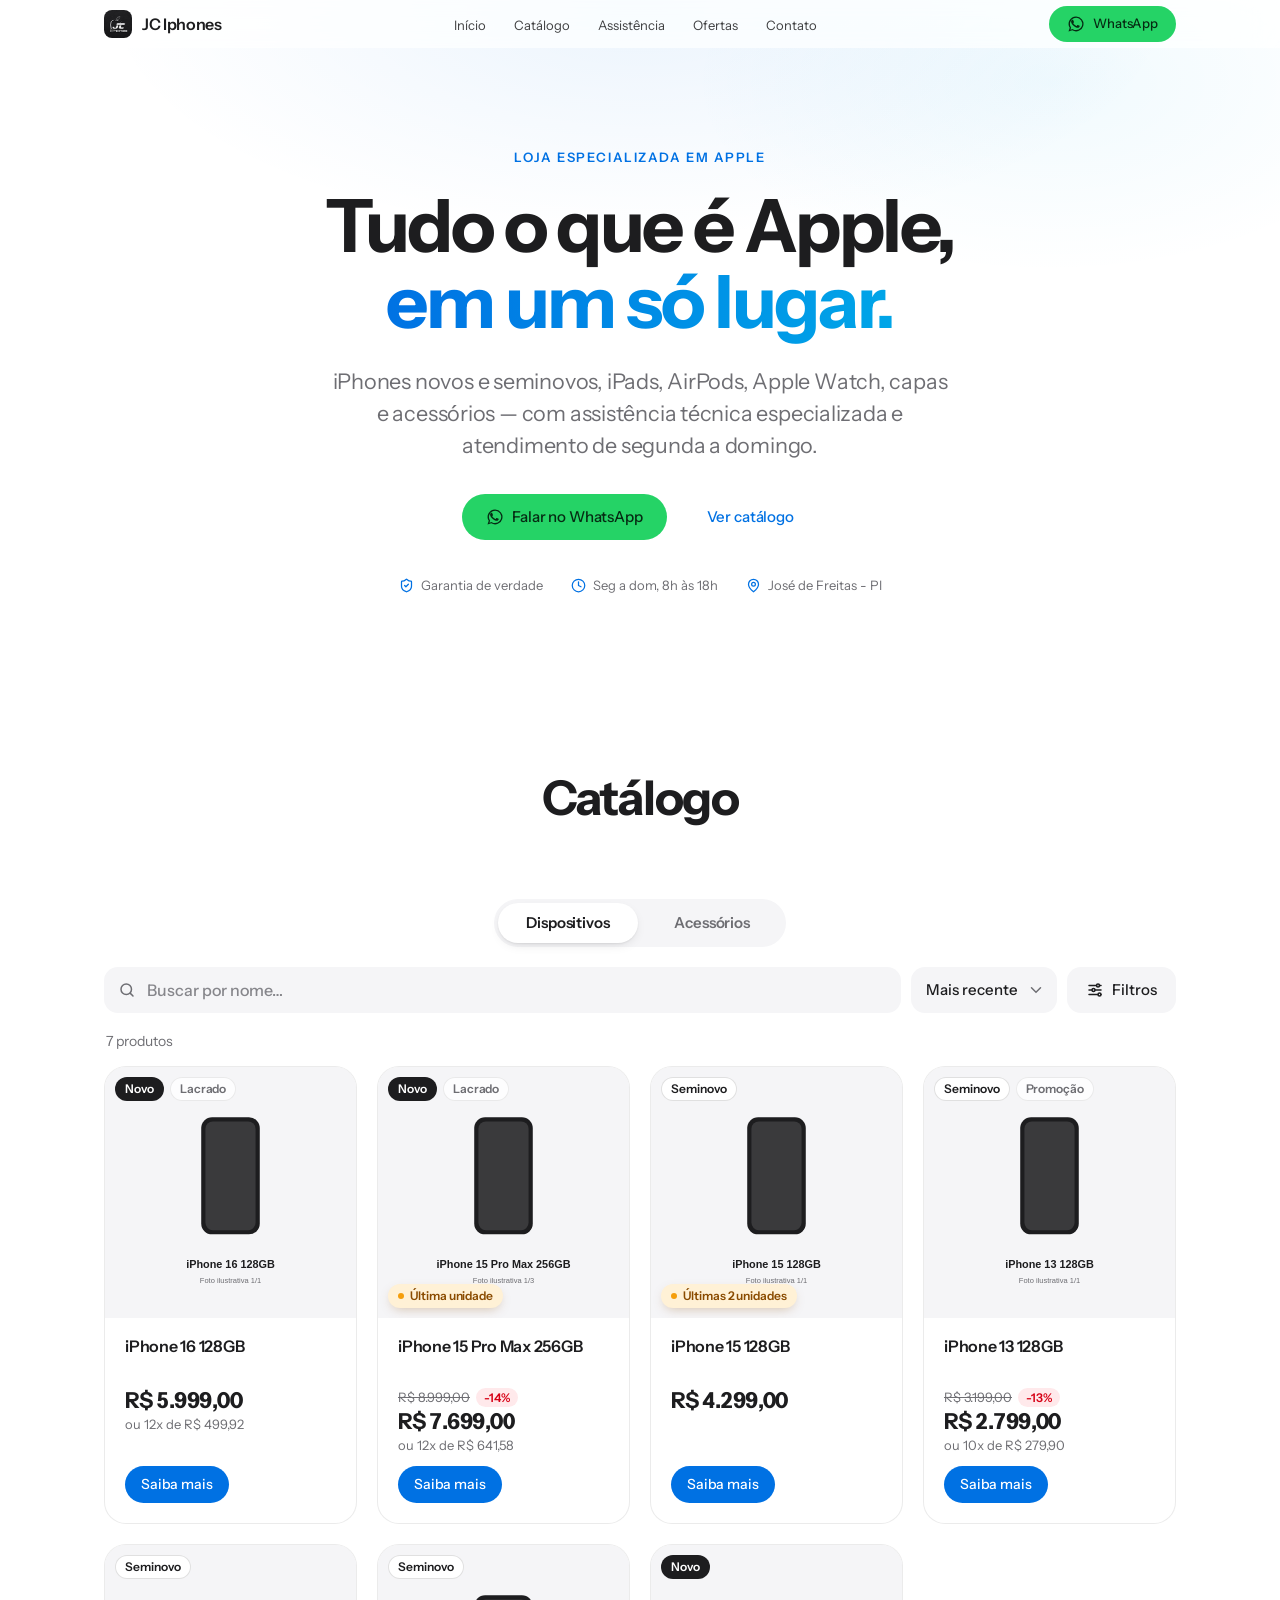
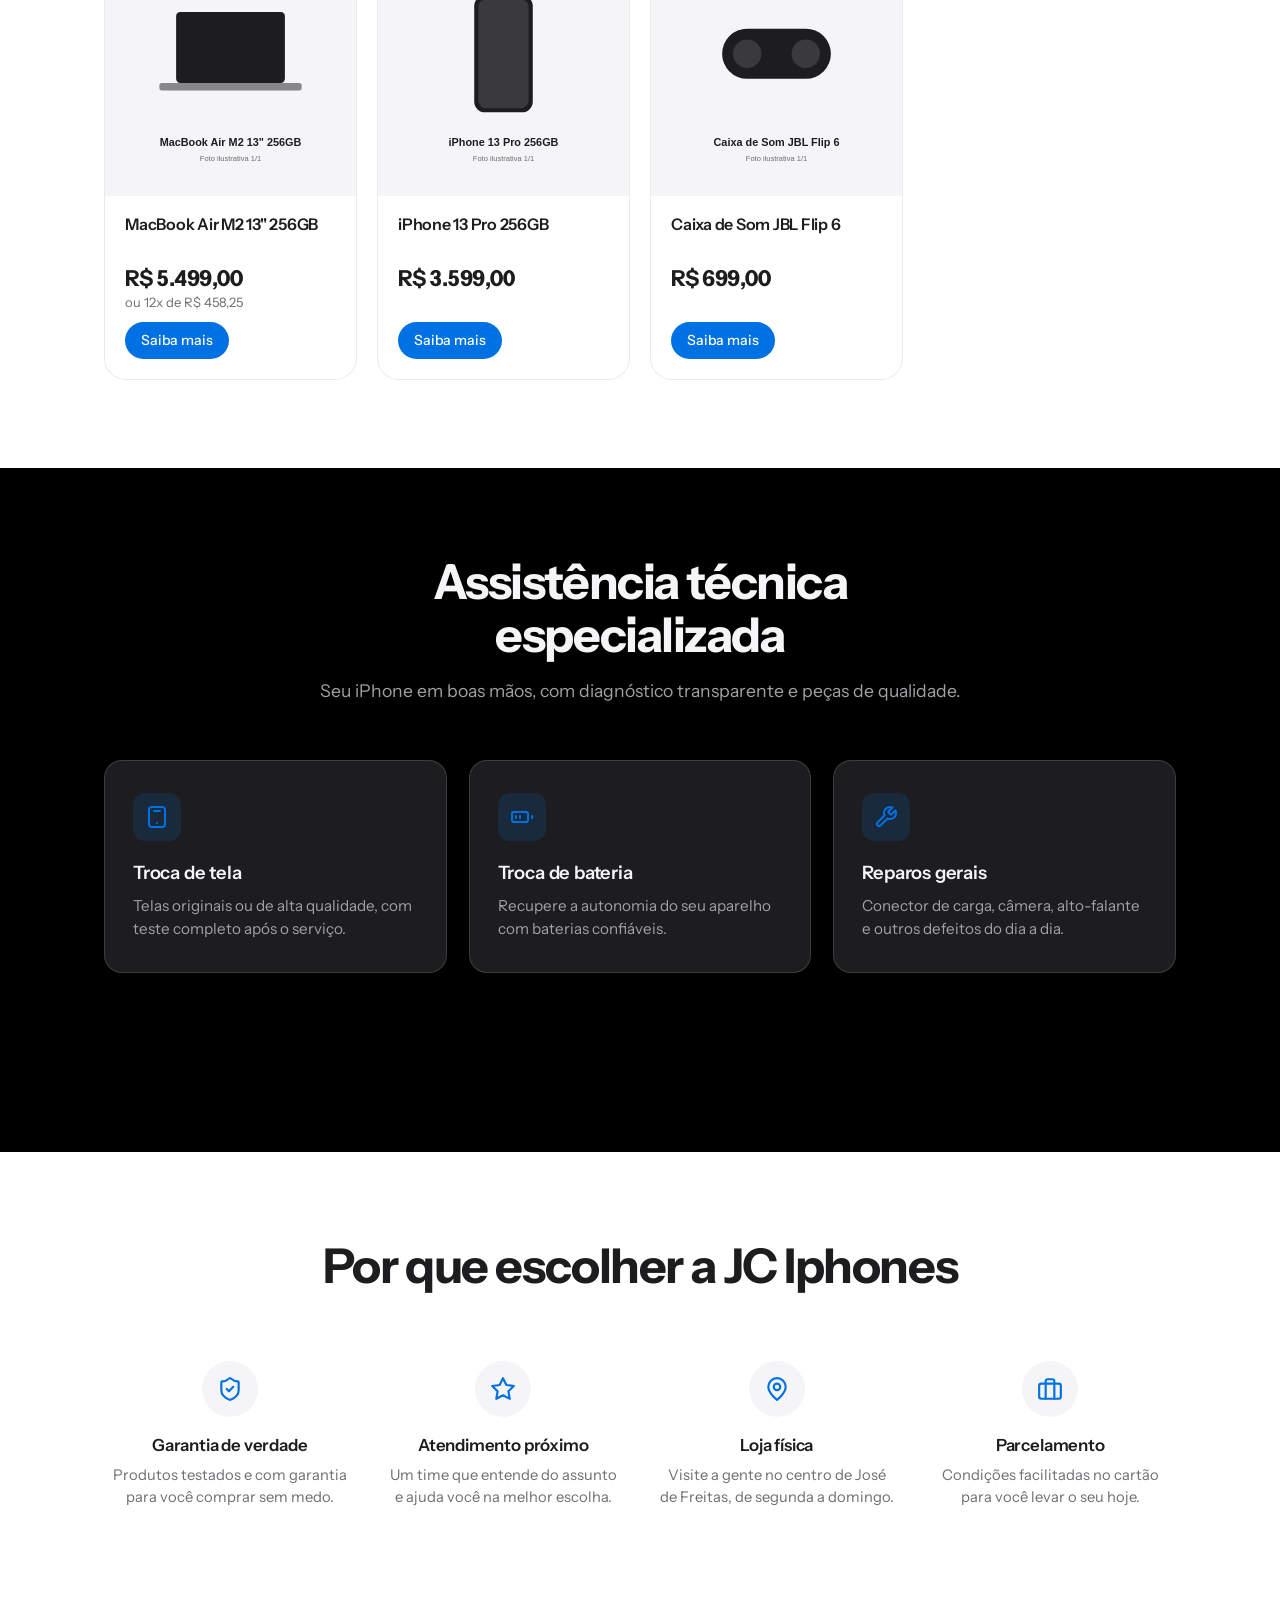
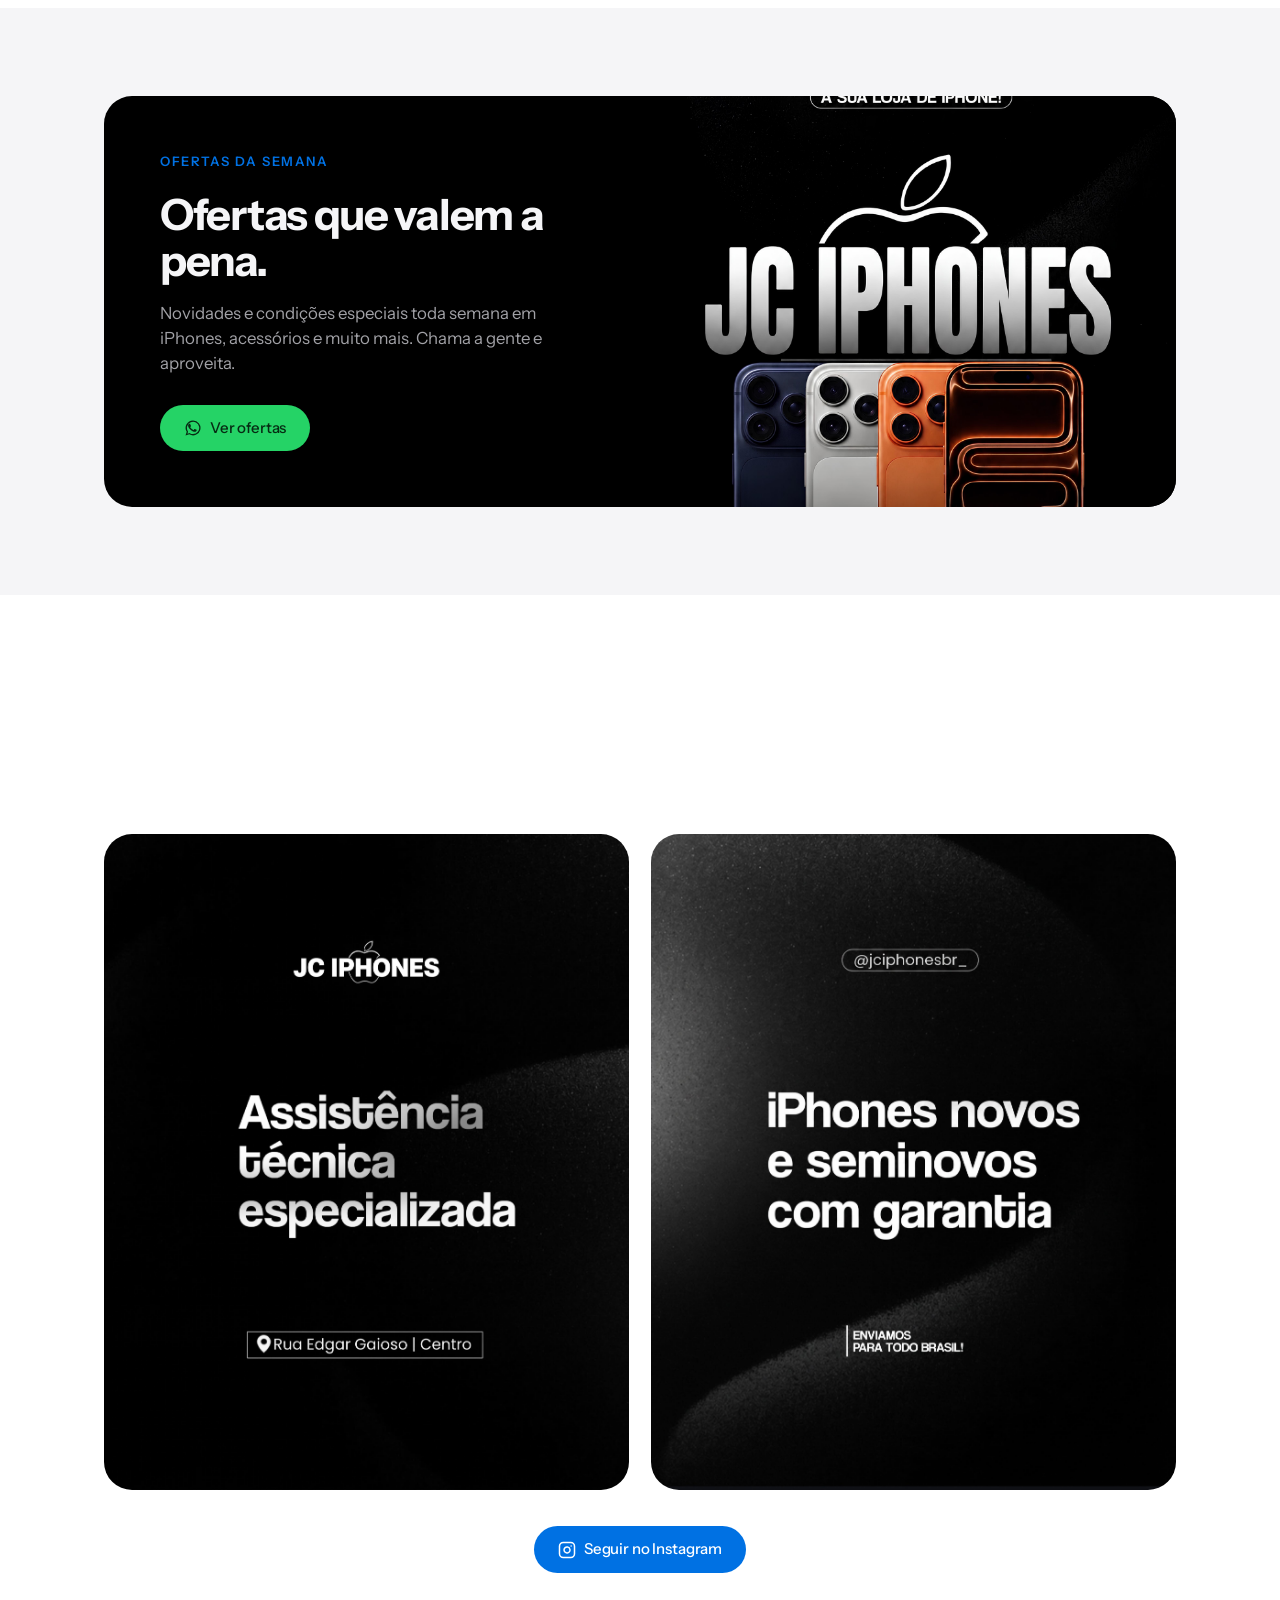
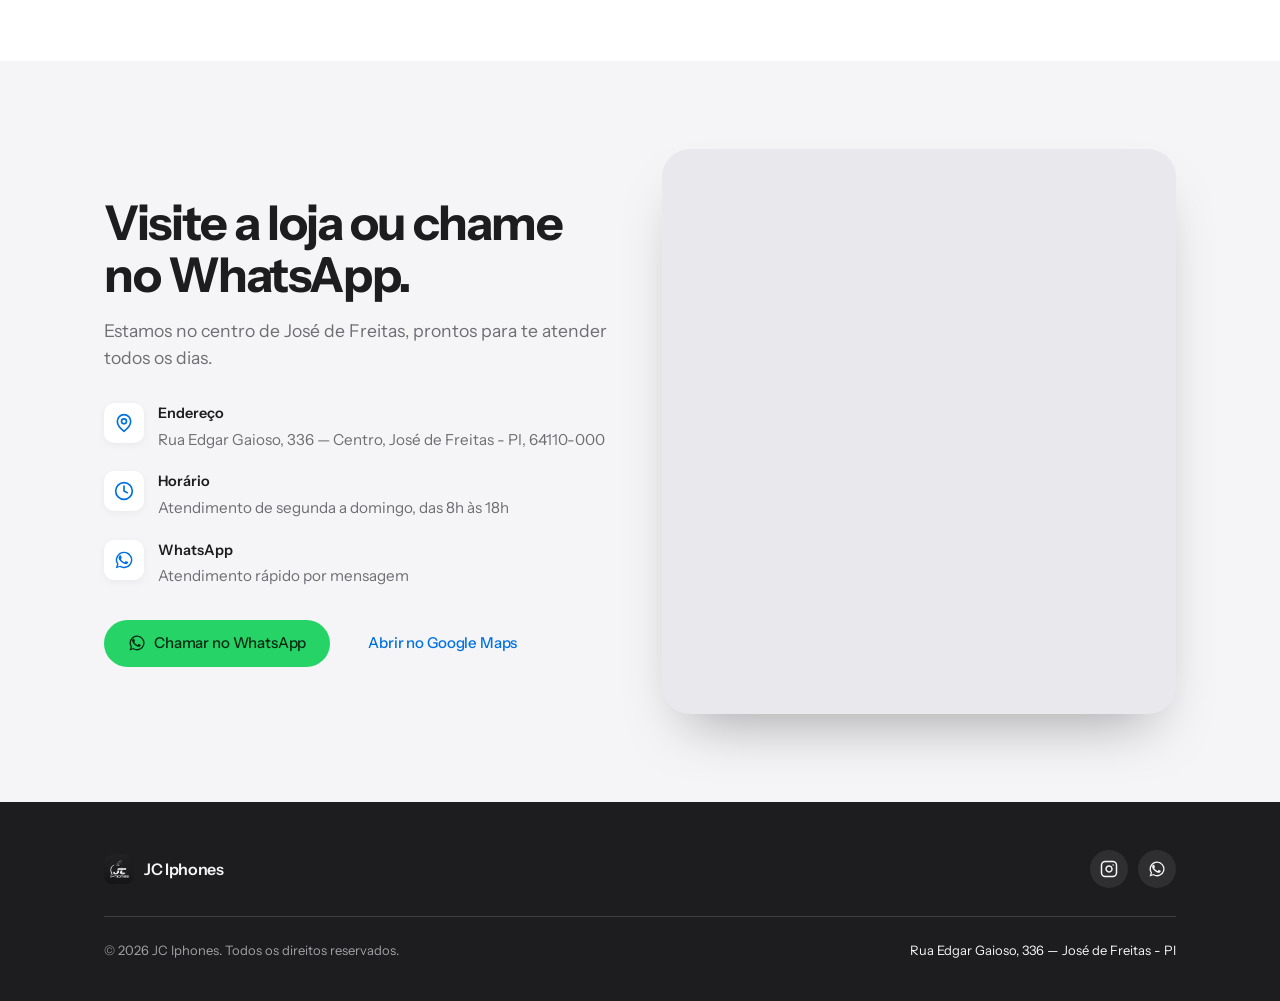
==== commit a913b99c: ":sparkles: catalogo: gaveta de filtros por preço, linha e condição Também expõe JCCore.toPrice e tro" ====
--- a/index.html
+++ b/index.html
@@ -144,12 +144,12 @@
       <div class="filter-drawer" id="filterDrawer" role="dialog" aria-modal="true" aria-labelledby="filterTitle" hidden>
         <div class="filter-backdrop" data-close></div>
         <div class="filter-panel">
-          <header class="filter-head">
+          <div class="filter-head">
             <h3 id="filterTitle">Filtros</h3>
             <button type="button" class="filter-close" data-close aria-label="Fechar filtros">
               <svg viewBox="0 0 24 24" fill="none" stroke="currentColor" stroke-width="2" stroke-linecap="round" aria-hidden="true"><path d="M18 6 6 18"/><path d="m6 6 12 12"/></svg>
             </button>
-          </header>
+          </div>
           <div class="filter-body">
             <fieldset class="filter-group">
               <legend>Preço</legend>
@@ -170,10 +170,10 @@
               </div>
             </fieldset>
           </div>
-          <footer class="filter-foot">
+          <div class="filter-foot">
             <button type="button" class="btn btn-ghost" id="filterClear">Limpar filtros</button>
             <button type="button" class="btn btn-primary" id="filterApply" data-close>Ver resultados</button>
-          </footer>
+          </div>
         </div>
       </div>
     </section>
--- a/static/css/catalogo.css
+++ b/static/css/catalogo.css
@@ -282,3 +282,115 @@
   .product-card:hover { transform: none; }
   .product-card:hover .product-media img { transform: none; }
 }
+
+/* ---------- Gaveta de filtros ---------- */
+.filter-drawer { position: fixed; inset: 0; z-index: 200; }
+.filter-drawer[hidden] { display: none; }
+.filter-backdrop {
+  position: absolute;
+  inset: 0;
+  background: rgba(0, 0, 0, 0.36);
+  backdrop-filter: blur(2px);
+  -webkit-backdrop-filter: blur(2px);
+  opacity: 0;
+  transition: opacity 0.35s ease;
+}
+.filter-drawer.open .filter-backdrop { opacity: 1; }
+
+.filter-panel {
+  position: absolute;
+  left: 0; right: 0; bottom: 0;
+  max-height: 88vh;
+  display: flex;
+  flex-direction: column;
+  background: var(--bg);
+  border-radius: 24px 24px 0 0;
+  box-shadow: 0 -20px 60px -20px rgba(0, 0, 0, 0.3);
+  transform: translateY(100%);
+  transition: transform 0.4s var(--ease);
+}
+.filter-drawer.open .filter-panel { transform: none; }
+@media (min-width: 768px) {
+  .filter-panel {
+    top: 0; left: auto;
+    width: 400px;
+    max-height: none;
+    border-radius: 24px 0 0 24px;
+    box-shadow: -20px 0 60px -20px rgba(0, 0, 0, 0.3);
+    transform: translateX(100%);
+  }
+}
+
+.filter-head {
+  display: flex;
+  align-items: center;
+  justify-content: space-between;
+  padding: 18px 20px 14px 24px;
+  border-bottom: 1px solid var(--border);
+}
+.filter-head h3 { font-size: 1.25rem; font-weight: 700; letter-spacing: -0.02em; }
+.filter-close {
+  display: grid;
+  place-items: center;
+  width: 36px; height: 36px;
+  border: 0;
+  border-radius: 50%;
+  background: var(--bg-secondary);
+  color: var(--text-primary);
+  cursor: pointer;
+}
+.filter-close svg { width: 18px; height: 18px; }
+.filter-close:hover { background: #e8e8ed; }
+
+.filter-body { flex: 1; overflow-y: auto; overscroll-behavior: contain; padding: 0 24px; }
+.filter-group { border: 0; padding: 22px 0; }
+.filter-group + .filter-group { border-top: 1px solid var(--border); }
+.filter-group legend { float: left; width: 100%; margin-bottom: 14px; font-size: 15px; font-weight: 600; }
+.filter-group legend + * { clear: both; }
+
+.filter-price { display: grid; grid-template-columns: 1fr 1fr; gap: 10px; }
+.filter-price label { min-width: 0; display: flex; flex-direction: column; gap: 6px; font-size: 13px; color: var(--text-secondary); }
+.filter-price input {
+  width: 100%;
+  height: 46px;
+  padding: 0 14px;
+  border: 1px solid transparent;
+  border-radius: 12px;
+  background: var(--bg-secondary);
+  font: 500 16px var(--font);
+  color: var(--text-primary);
+  -moz-appearance: textfield;
+}
+.filter-price input::-webkit-outer-spin-button,
+.filter-price input::-webkit-inner-spin-button { -webkit-appearance: none; margin: 0; }
+.filter-price input:focus { outline: none; background: var(--bg); border-color: var(--accent); box-shadow: 0 0 0 4px rgba(0, 113, 227, 0.15); }
+
+.filter-options { display: flex; flex-wrap: wrap; gap: 8px; }
+.chip { position: relative; cursor: pointer; }
+.chip input { position: absolute; opacity: 0; width: 1px; height: 1px; }
+.chip span {
+  display: inline-flex;
+  align-items: center;
+  min-height: 40px;
+  padding: 8px 16px;
+  border-radius: 980px;
+  box-shadow: inset 0 0 0 1px rgba(0, 0, 0, 0.14);
+  font-size: 14px;
+  font-weight: 500;
+  transition: background-color 0.2s ease, color 0.2s ease, box-shadow 0.2s ease;
+}
+.chip:hover span { box-shadow: inset 0 0 0 1px rgba(0, 0, 0, 0.32); }
+.chip input:checked + span { background: var(--text-primary); color: #fff; box-shadow: none; }
+.chip input:focus-visible + span { outline: 3px solid var(--accent); outline-offset: 2px; }
+
+.filter-foot {
+  display: grid;
+  grid-template-columns: auto 1fr;
+  gap: 10px;
+  padding: 14px 20px calc(14px + env(safe-area-inset-bottom));
+  border-top: 1px solid var(--border);
+}
+
+@media (prefers-reduced-motion: reduce) {
+  .filter-panel, .filter-backdrop { transition: none; }
+}
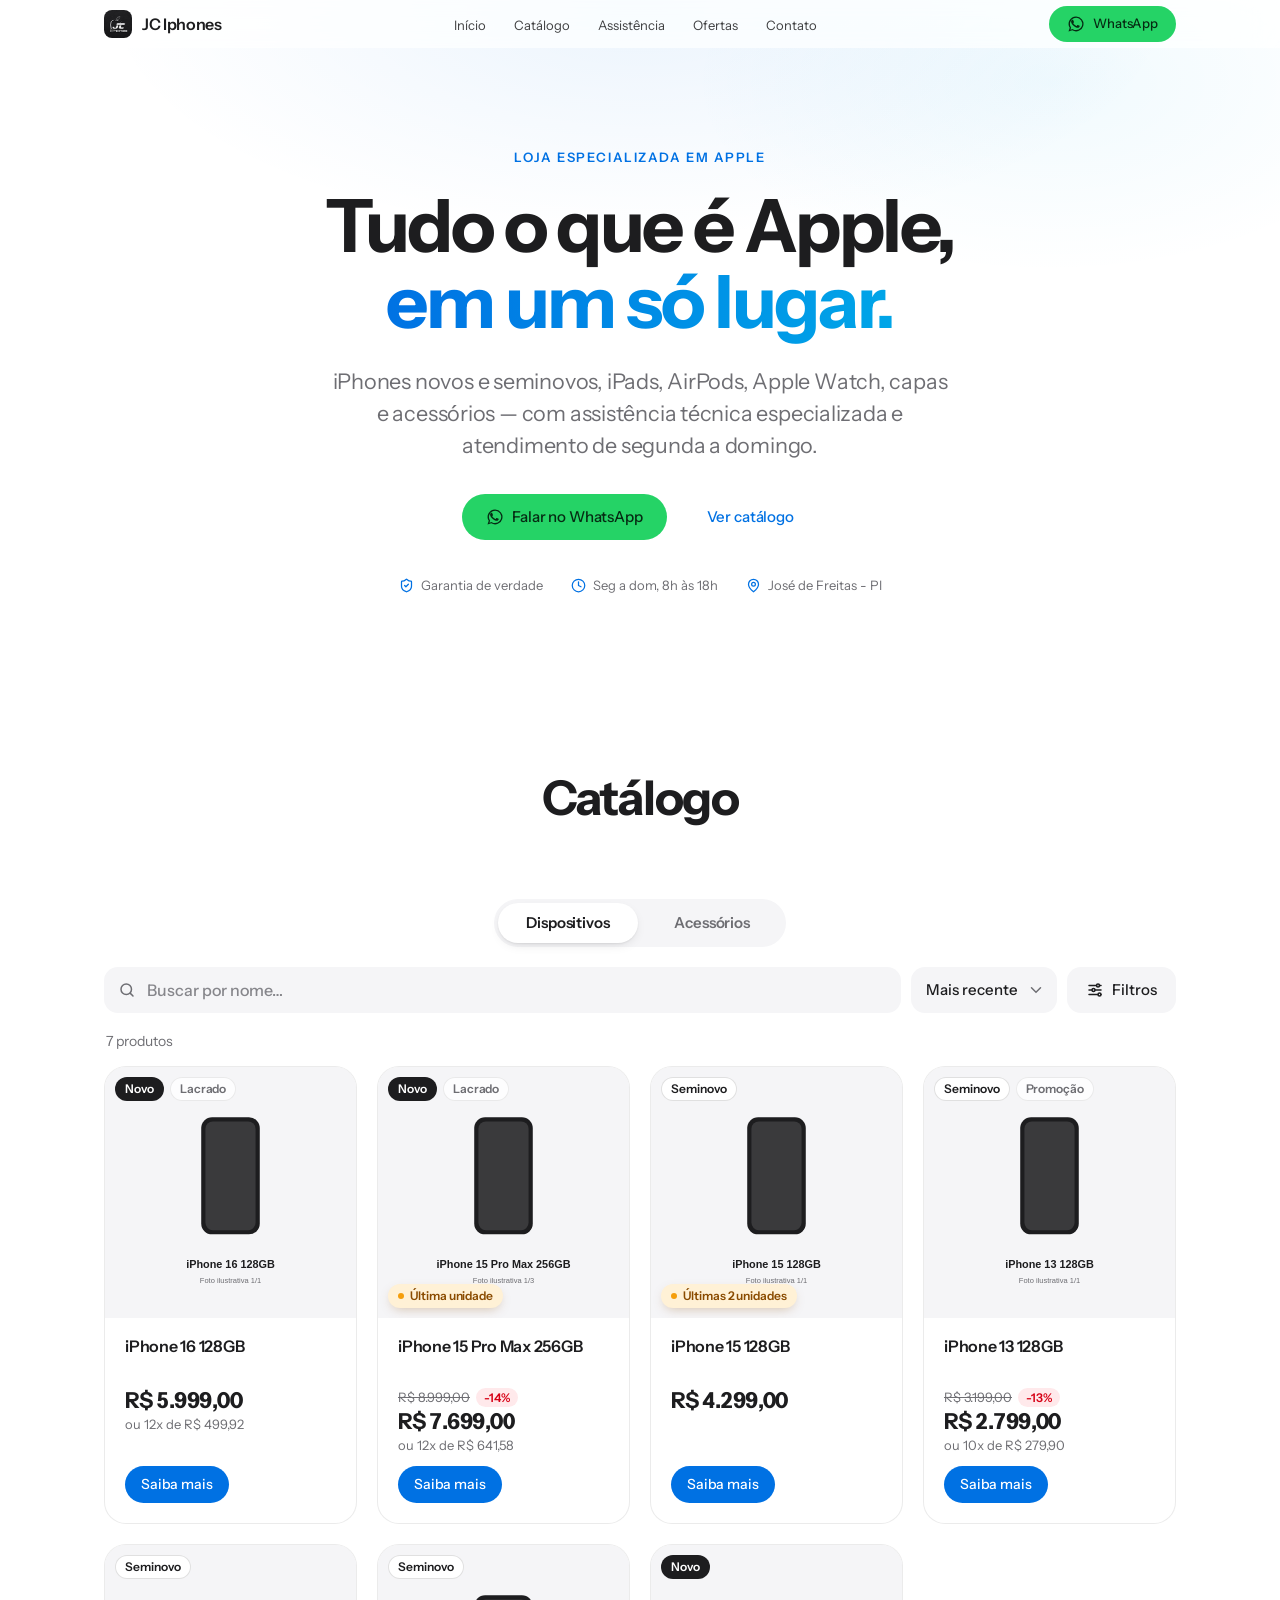
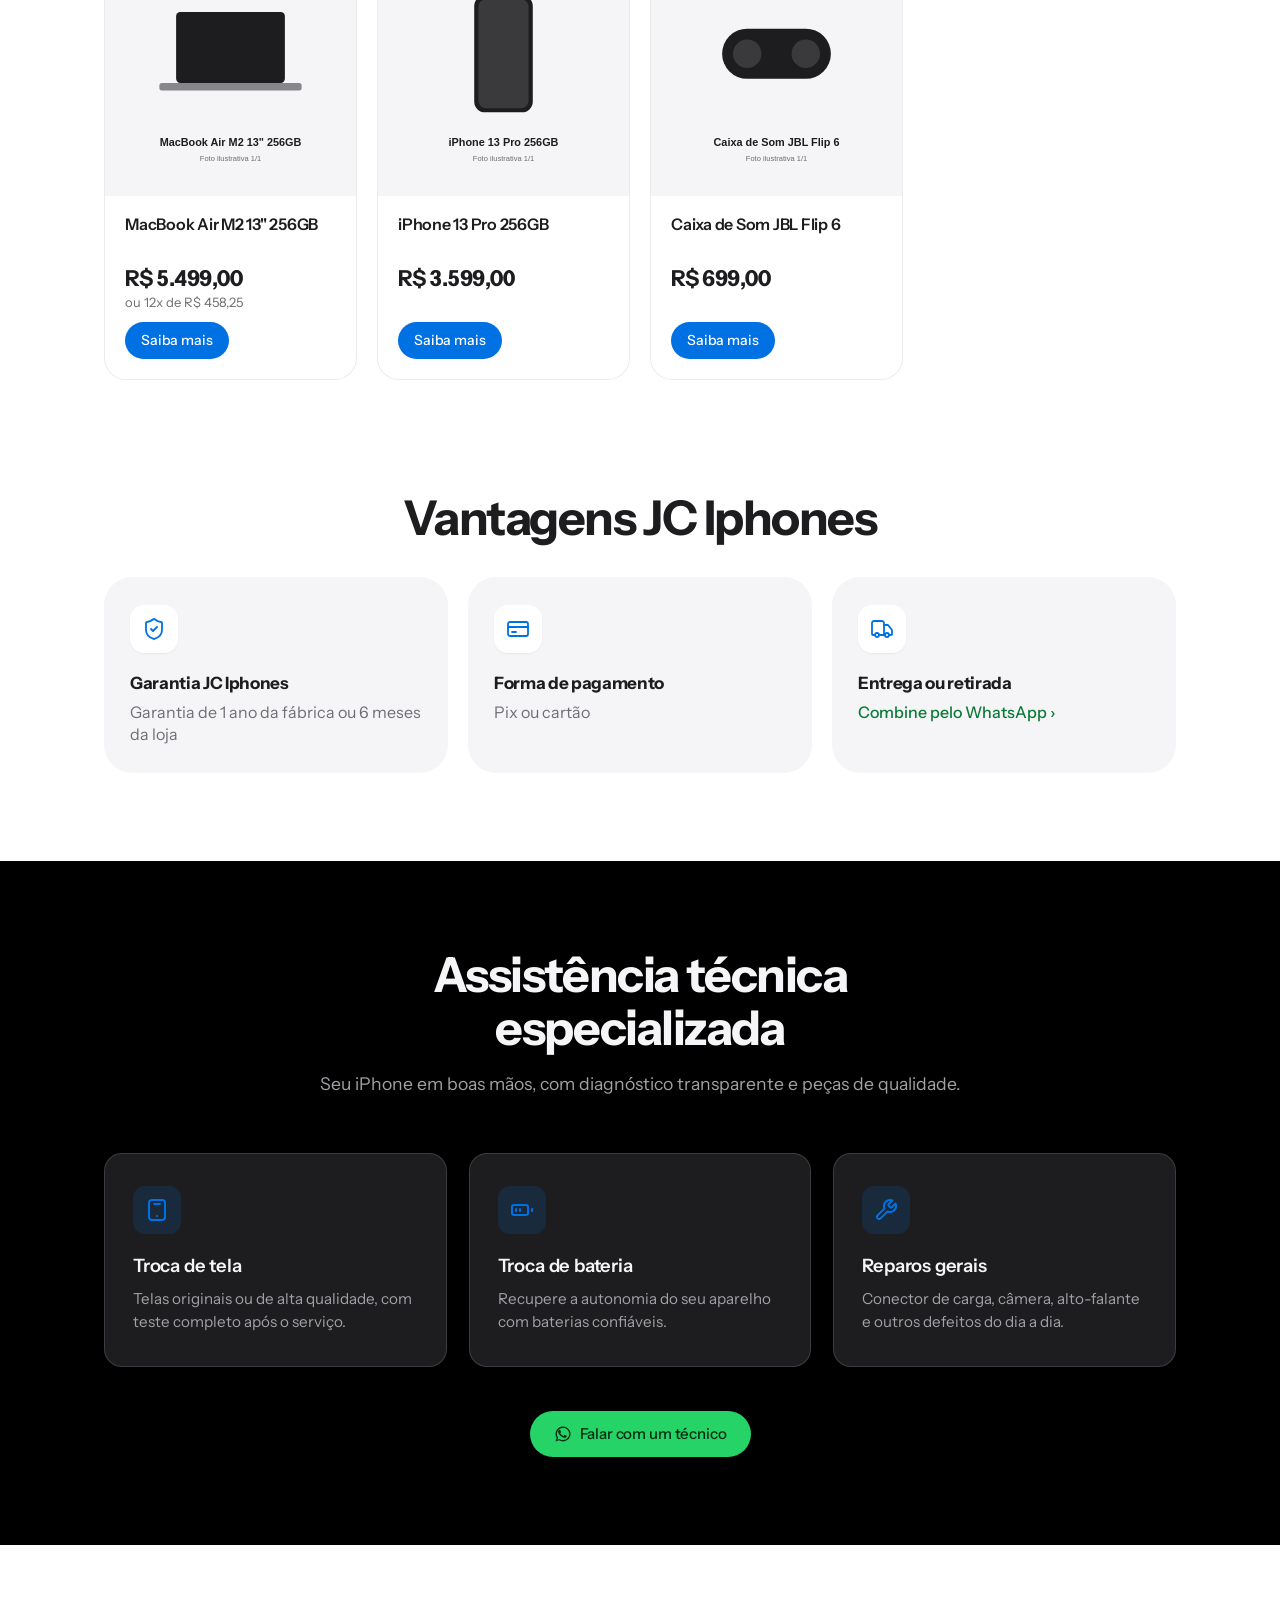
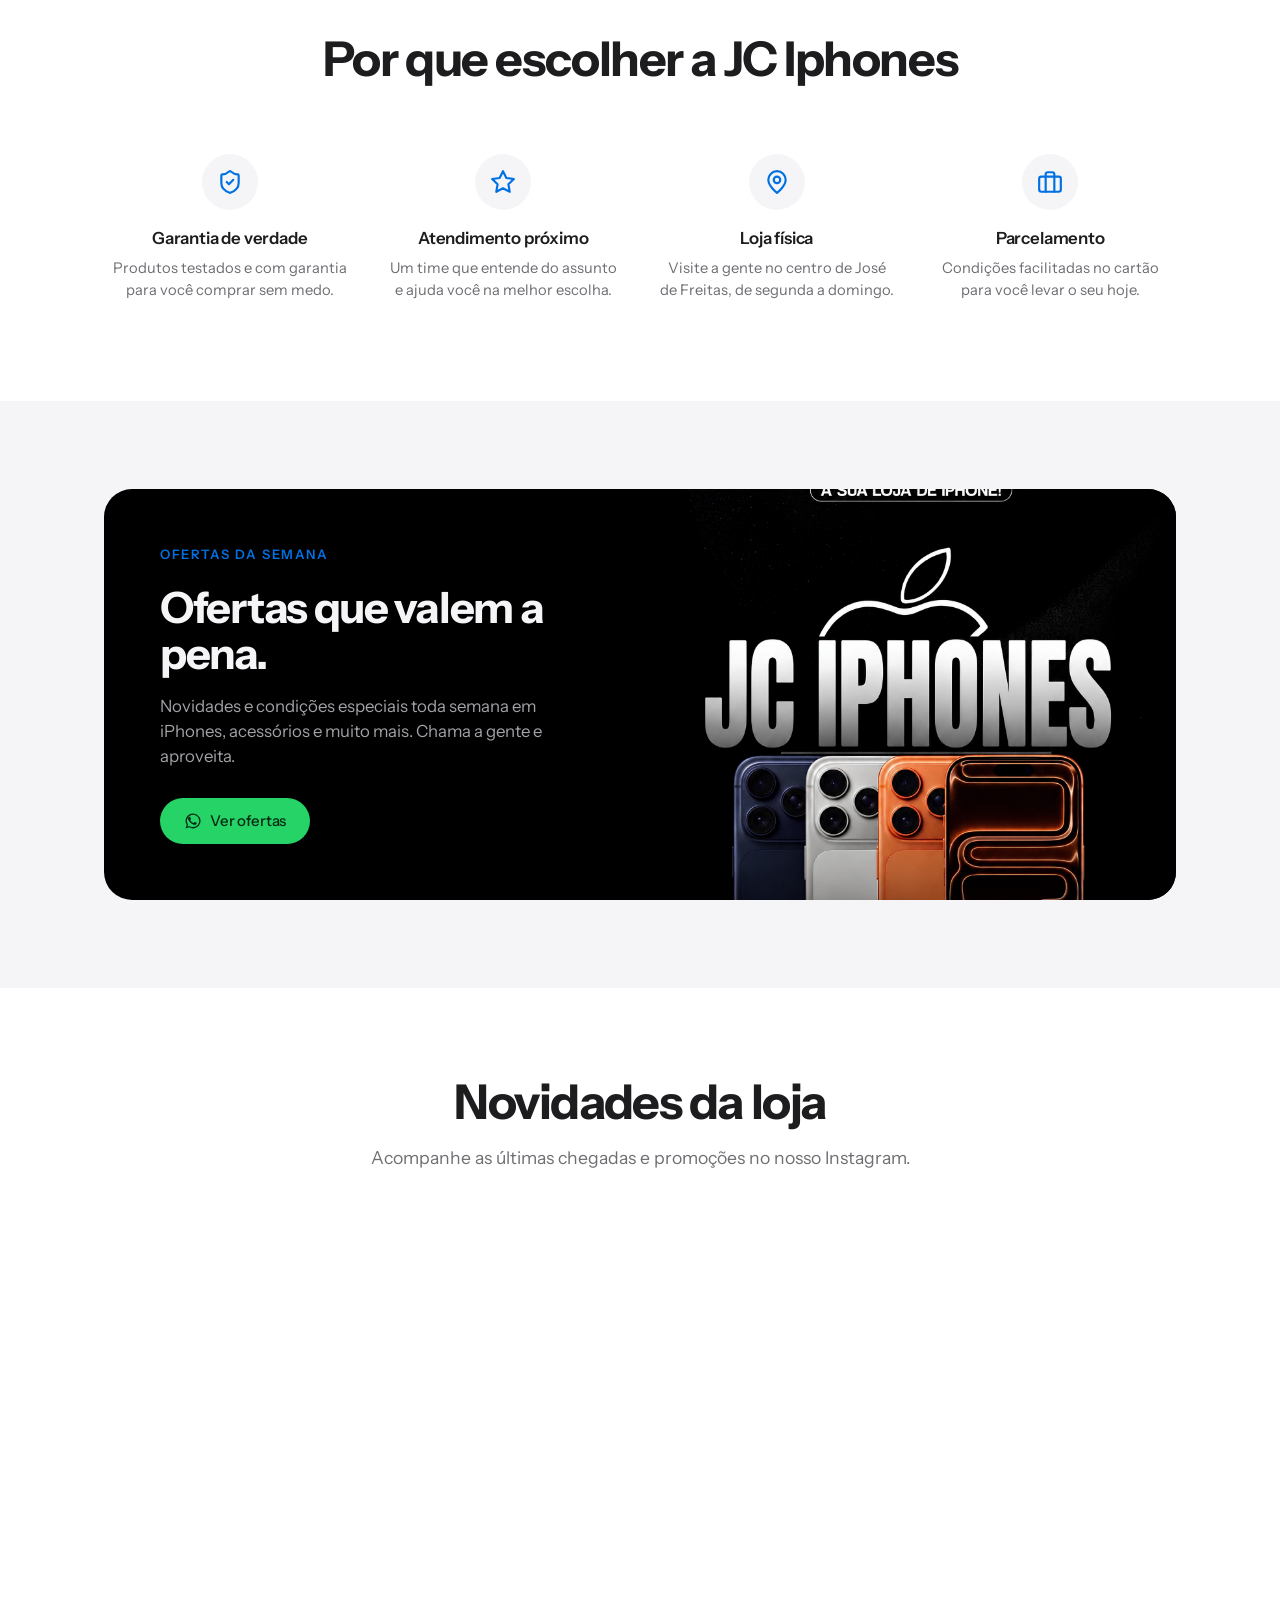
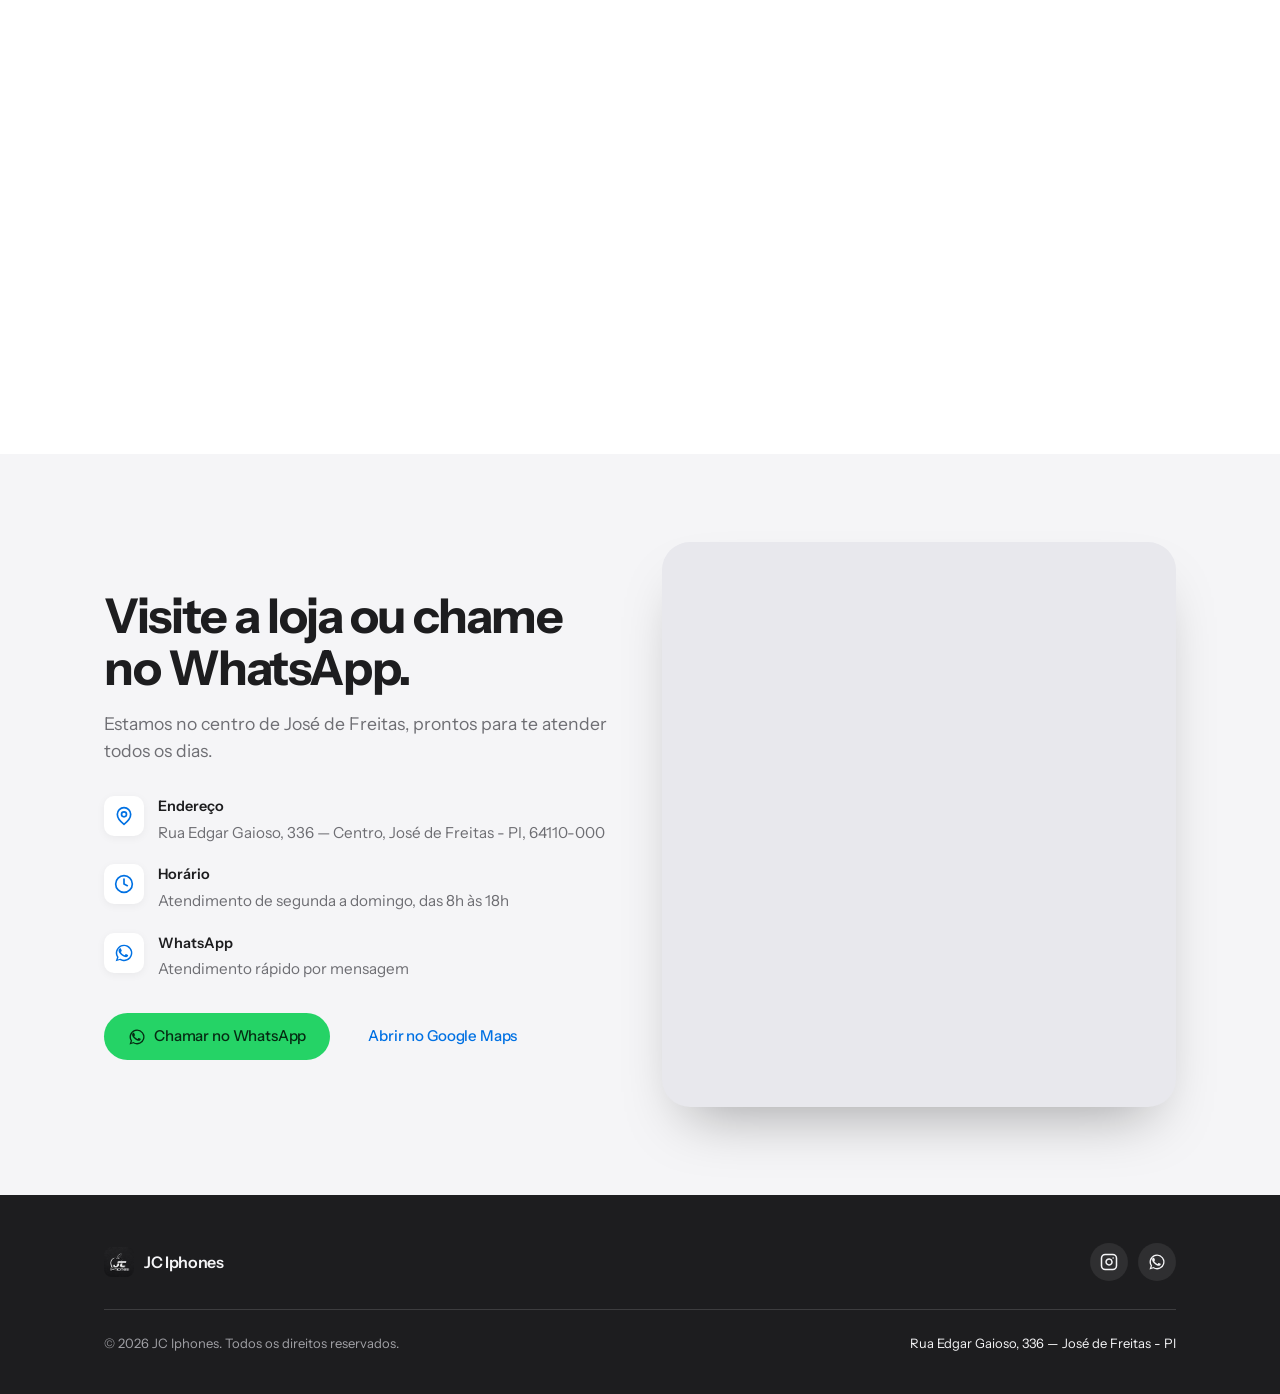
==== commit 943b7070: ":sparkles: vantagens: garantia, pagamento e entrega na home e na ficha Co-Authored-By: Claude Opus 5" ====
--- a/index.html
+++ b/index.html
@@ -175,6 +175,16 @@
             <button type="button" class="btn btn-primary" id="filterApply" data-close>Ver resultados</button>
           </div>
         </div>
+      </div>
+    </section>
+
+    <!-- VANTAGENS -->
+    <section class="vantagens-section" id="vantagens">
+      <div class="container">
+        <div class="section-head">
+          <h2 class="reveal">Vantagens JC Iphones</h2>
+        </div>
+        <div data-vantagens="full"></div>
       </div>
     </section>
 
--- a/static/css/catalogo.css
+++ b/static/css/catalogo.css
@@ -394,3 +394,193 @@
 @media (prefers-reduced-motion: reduce) {
   .filter-panel, .filter-backdrop { transition: none; }
 }
+
+/* ---------- Ficha do produto ---------- */
+.product-page { padding: calc(var(--nav-h) + 12px) 0 0; }
+.product-page > .container { padding-bottom: 64px; }
+.back-link {
+  display: inline-flex;
+  align-items: center;
+  gap: 4px;
+  margin-bottom: 12px;
+  padding: 8px 4px;
+  font-size: 15px;
+  font-weight: 500;
+  color: var(--accent);
+}
+.back-link svg { width: 18px; height: 18px; transition: transform 0.25s var(--ease); }
+.back-link:hover svg { transform: translateX(-3px); }
+
+.product-detail-skeleton { display: grid; gap: 24px; }
+.product-detail-skeleton .product-media { border-radius: var(--radius-lg); }
+.product-detail-skeleton .sk-line { margin-bottom: 14px; }
+@media (min-width: 900px) { .product-detail-skeleton { grid-template-columns: 1.1fr 1fr; gap: 56px; } }
+
+.pd { display: grid; gap: 24px; }
+@media (min-width: 900px) {
+  .pd { grid-template-columns: 1.1fr 1fr; gap: 56px; align-items: start; }
+  .pd-info { position: sticky; top: calc(var(--nav-h) + 24px); }
+}
+.pd-gallery { min-width: 0; }
+.pd-track {
+  display: flex;
+  overflow-x: auto;
+  scroll-snap-type: x mandatory;
+  overscroll-behavior-x: contain;
+  scrollbar-width: none;
+  border-radius: var(--radius-lg);
+}
+.pd-track::-webkit-scrollbar { display: none; }
+.pd-track:focus-visible { outline: 3px solid var(--accent); outline-offset: 3px; }
+.pd-slide { flex: 0 0 100%; scroll-snap-align: start; }
+@media (max-width: 899px) {
+  /* Mantém o botão de compra perto da dobra em celulares. */
+  .pd-slide { aspect-ratio: auto; height: min(88vw, 40vh); }
+}
+
+.pd-dots { display: flex; justify-content: center; gap: 6px; margin-top: 12px; }
+.pd-dot {
+  width: 6px; height: 6px;
+  border-radius: 3px;
+  background: #d2d2d7;
+  transition: width 0.3s var(--ease), background-color 0.3s ease;
+}
+.pd-dot.is-active { width: 18px; background: var(--text-primary); }
+
+.pd-thumbs { display: none; }
+@media (min-width: 900px) {
+  .pd-dots { display: none; }
+  .pd-thumbs { display: flex; gap: 10px; margin-top: 14px; }
+}
+.pd-thumb {
+  width: 76px; height: 76px;
+  padding: 0;
+  border: 2px solid transparent;
+  border-radius: 16px;
+  background: var(--bg-secondary);
+  overflow: hidden;
+  cursor: pointer;
+  transition: border-color 0.2s ease, opacity 0.2s ease;
+  opacity: 0.7;
+}
+.pd-thumb img { width: 100%; height: 100%; object-fit: contain; }
+.pd-thumb:hover { opacity: 1; }
+.pd-thumb[aria-current="true"] { border-color: var(--text-primary); opacity: 1; }
+.pd-thumb:focus-visible { outline: 3px solid var(--accent); outline-offset: 2px; }
+
+.pd-info { display: flex; flex-direction: column; gap: 14px; min-width: 0; }
+.pd-tags { display: flex; flex-wrap: wrap; gap: 6px; }
+.pd-name {
+  font-size: clamp(1.75rem, 5vw, 2.5rem);
+  font-weight: 700;
+  letter-spacing: -0.03em;
+  line-height: 1.08;
+}
+.pd-info .price-old { font-size: 15px; }
+.pd-info .price-now { font-size: clamp(1.9rem, 5.5vw, 2.4rem); }
+.pd-info .price-installments { font-size: 15px; }
+
+.pd-cta { margin-top: 6px; }
+.pd-cta svg { width: 22px; height: 22px; }
+.btn-whatsapp.pd-cta { box-shadow: 0 12px 30px -12px rgba(37, 211, 102, 0.8); }
+.pd-cta-note { margin-top: -4px; text-align: center; text-wrap: balance; font-size: 13px; color: var(--text-secondary); }
+
+.pd-specs { margin-top: 12px; padding: 0; }
+.pd-specs h2 { font-size: 1.15rem; font-weight: 700; letter-spacing: -0.02em; margin-bottom: 8px; }
+.pd-specs dl > div {
+  display: flex;
+  justify-content: space-between;
+  gap: 16px;
+  padding: 12px 0;
+  border-bottom: 1px solid var(--border);
+  font-size: 15px;
+}
+.pd-specs dt { color: var(--text-secondary); }
+.pd-specs dd { font-weight: 500; text-align: right; }
+
+.product-page .catalog-state { margin-bottom: 64px; }
+
+/* Barra fixa de compra (só celular) */
+.pd-bar { display: none; }
+@media (max-width: 767px) {
+  body.has-pd-bar { padding-bottom: calc(76px + env(safe-area-inset-bottom)); }
+  .pd-bar {
+    position: fixed;
+    left: 0; right: 0; bottom: 0;
+    z-index: 90;
+    display: flex;
+    align-items: center;
+    gap: 12px;
+    padding: 10px 16px calc(10px + env(safe-area-inset-bottom));
+    background: rgba(255, 255, 255, 0.86);
+    backdrop-filter: saturate(180%) blur(20px);
+    -webkit-backdrop-filter: saturate(180%) blur(20px);
+    border-top: 1px solid var(--border);
+    transform: translateY(110%);
+    visibility: hidden;
+    transition: transform 0.35s var(--ease), visibility 0s linear 0.35s;
+  }
+  .pd-bar.is-visible { transform: none; visibility: visible; transition: transform 0.35s var(--ease); }
+  .pd-bar-price { flex: 1; min-width: 0; display: flex; flex-direction: column; line-height: 1.2; }
+  .pd-bar-price small { font-size: 12px; color: var(--text-secondary); white-space: nowrap; overflow: hidden; text-overflow: ellipsis; }
+  .pd-bar-price strong { font-size: 18px; letter-spacing: -0.02em; font-variant-numeric: tabular-nums; }
+  .pd-bar .btn { padding: 12px 18px; font-weight: 600; }
+}
+
+/* Você também pode gostar */
+.related { padding: 56px 0 72px; background: var(--bg-secondary); }
+.related h2 { font-size: clamp(1.5rem, 4vw, 2rem); font-weight: 700; letter-spacing: -0.03em; margin-bottom: 24px; }
+@media (max-width: 479px) { .related > .container { padding: 0 16px; } }
+
+/* ---------- Vantagens ---------- */
+html:not(.js) .vantagens-section { display: none; }
+.vantagens-section { padding-top: 24px; }
+.vantagens-section .section-head { margin-bottom: 32px; }
+
+.vantagens-full { display: grid; gap: 12px; }
+@media (min-width: 768px) { .vantagens-full { grid-template-columns: repeat(3, 1fr); gap: 20px; } }
+.vantagens-full .vantagem {
+  display: flex;
+  flex-direction: column;
+  gap: 18px;
+  padding: 28px 26px;
+  border-radius: var(--radius-lg);
+  background: var(--bg-secondary);
+}
+@media (max-width: 767px) {
+  .vantagens-full .vantagem { flex-direction: row; align-items: center; padding: 20px; }
+}
+.vantagem-icon {
+  flex: none;
+  display: grid;
+  place-items: center;
+  width: 48px; height: 48px;
+  border-radius: 14px;
+  background: var(--bg);
+  color: var(--accent);
+  box-shadow: 0 1px 2px rgba(0, 0, 0, 0.05);
+}
+.vantagem-icon svg { width: 24px; height: 24px; }
+.vantagem-body { display: flex; flex-direction: column; gap: 4px; }
+.vantagem-body strong { font-size: 17px; font-weight: 700; letter-spacing: -0.02em; }
+.vantagem-body span { color: var(--text-secondary); line-height: 1.4; }
+.vantagem-link .vantagem-body span { color: #0a7a35; font-weight: 500; }
+.vantagem-link .vantagem-body span::after { content: " ›"; }
+.vantagem-link { transition: transform 0.35s var(--ease), box-shadow 0.35s var(--ease); }
+.vantagem-link:hover { transform: translateY(-3px); box-shadow: 0 16px 36px -18px rgba(0, 0, 0, 0.25); }
+
+.vantagens-compact {
+  display: grid;
+  margin-top: 6px;
+  border: 1px solid var(--border);
+  border-radius: 18px;
+  overflow: hidden;
+}
+.vantagens-compact .vantagem { display: flex; align-items: center; gap: 14px; padding: 12px 16px; }
+.vantagens-compact .vantagem + .vantagem { border-top: 1px solid var(--border); }
+.vantagens-compact .vantagem-icon { width: 36px; height: 36px; border-radius: 10px; background: var(--bg-secondary); box-shadow: none; }
+.vantagens-compact .vantagem-icon svg { width: 20px; height: 20px; }
+.vantagens-compact .vantagem-body { gap: 0; }
+.vantagens-compact .vantagem-body strong { font-size: 14px; }
+.vantagens-compact .vantagem-body span { font-size: 14px; }
+.vantagens-compact .vantagem-link:hover { transform: none; box-shadow: none; background: var(--bg-secondary); }
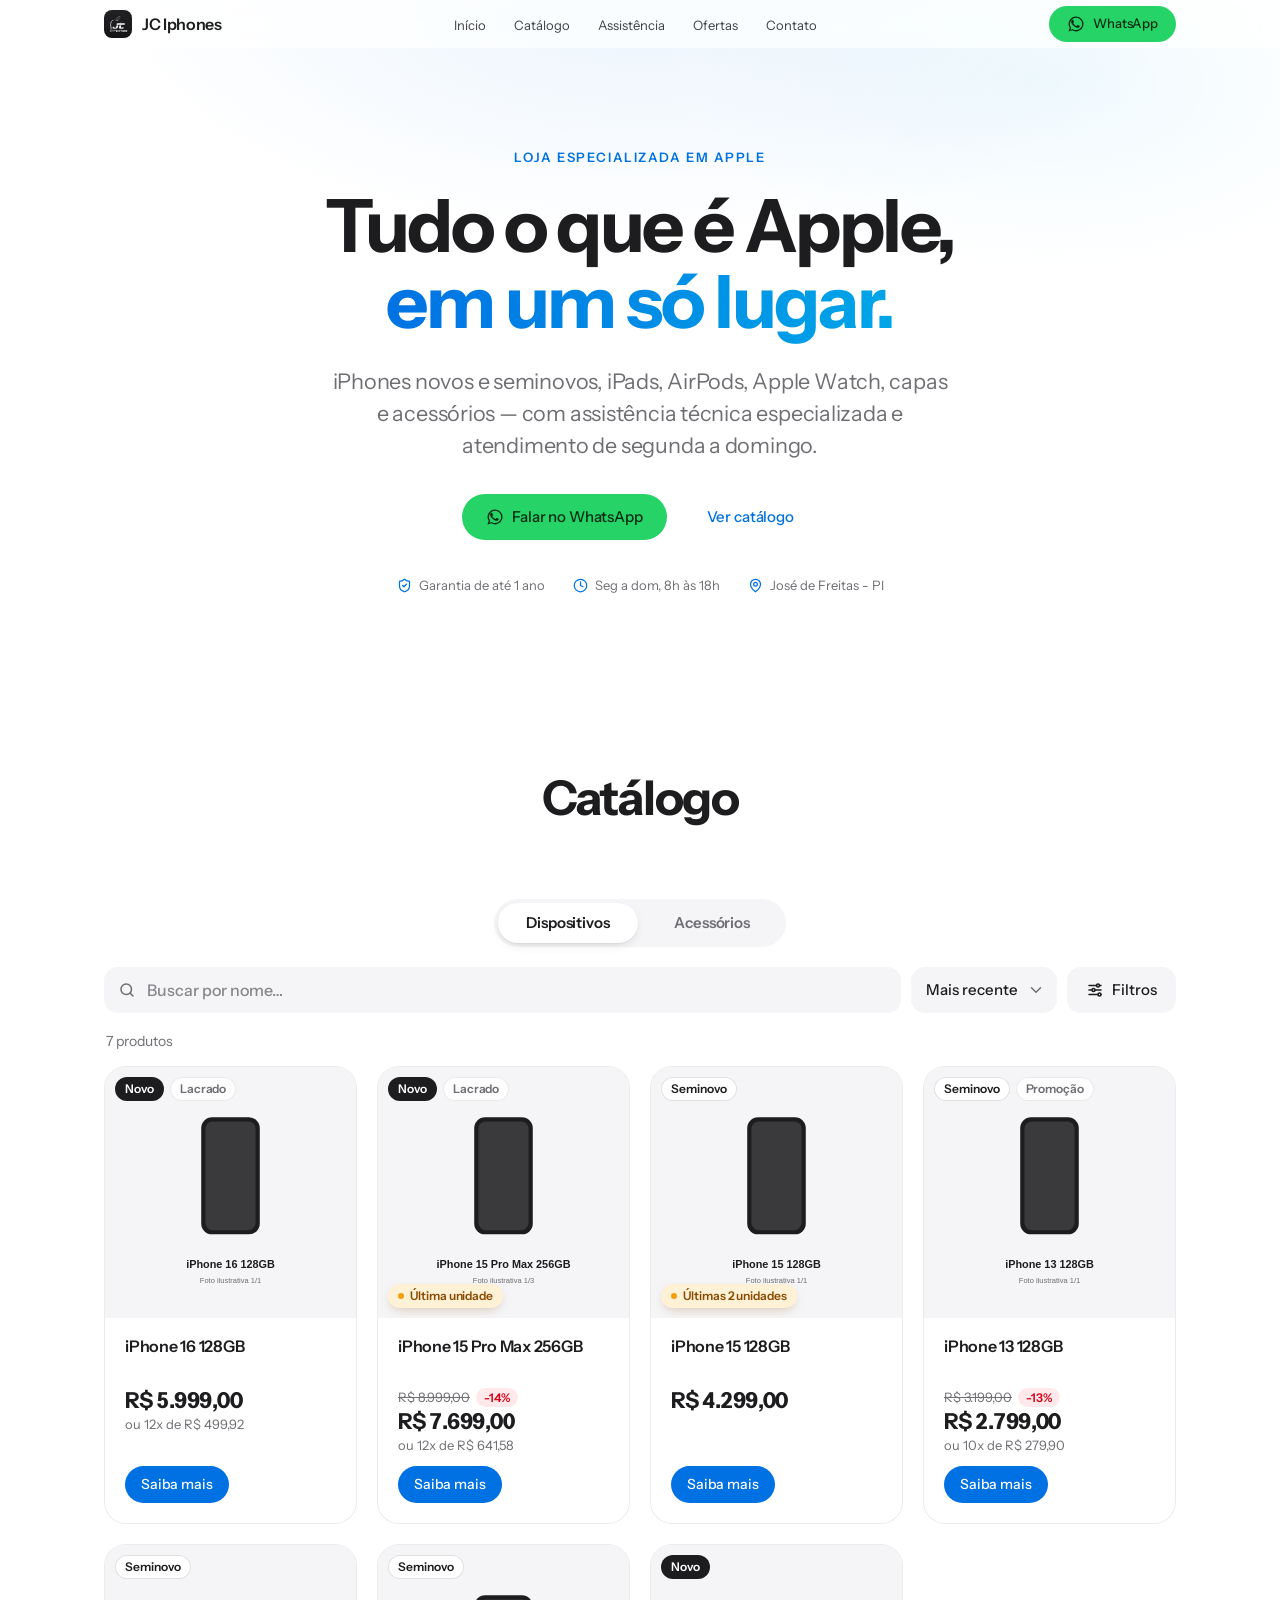
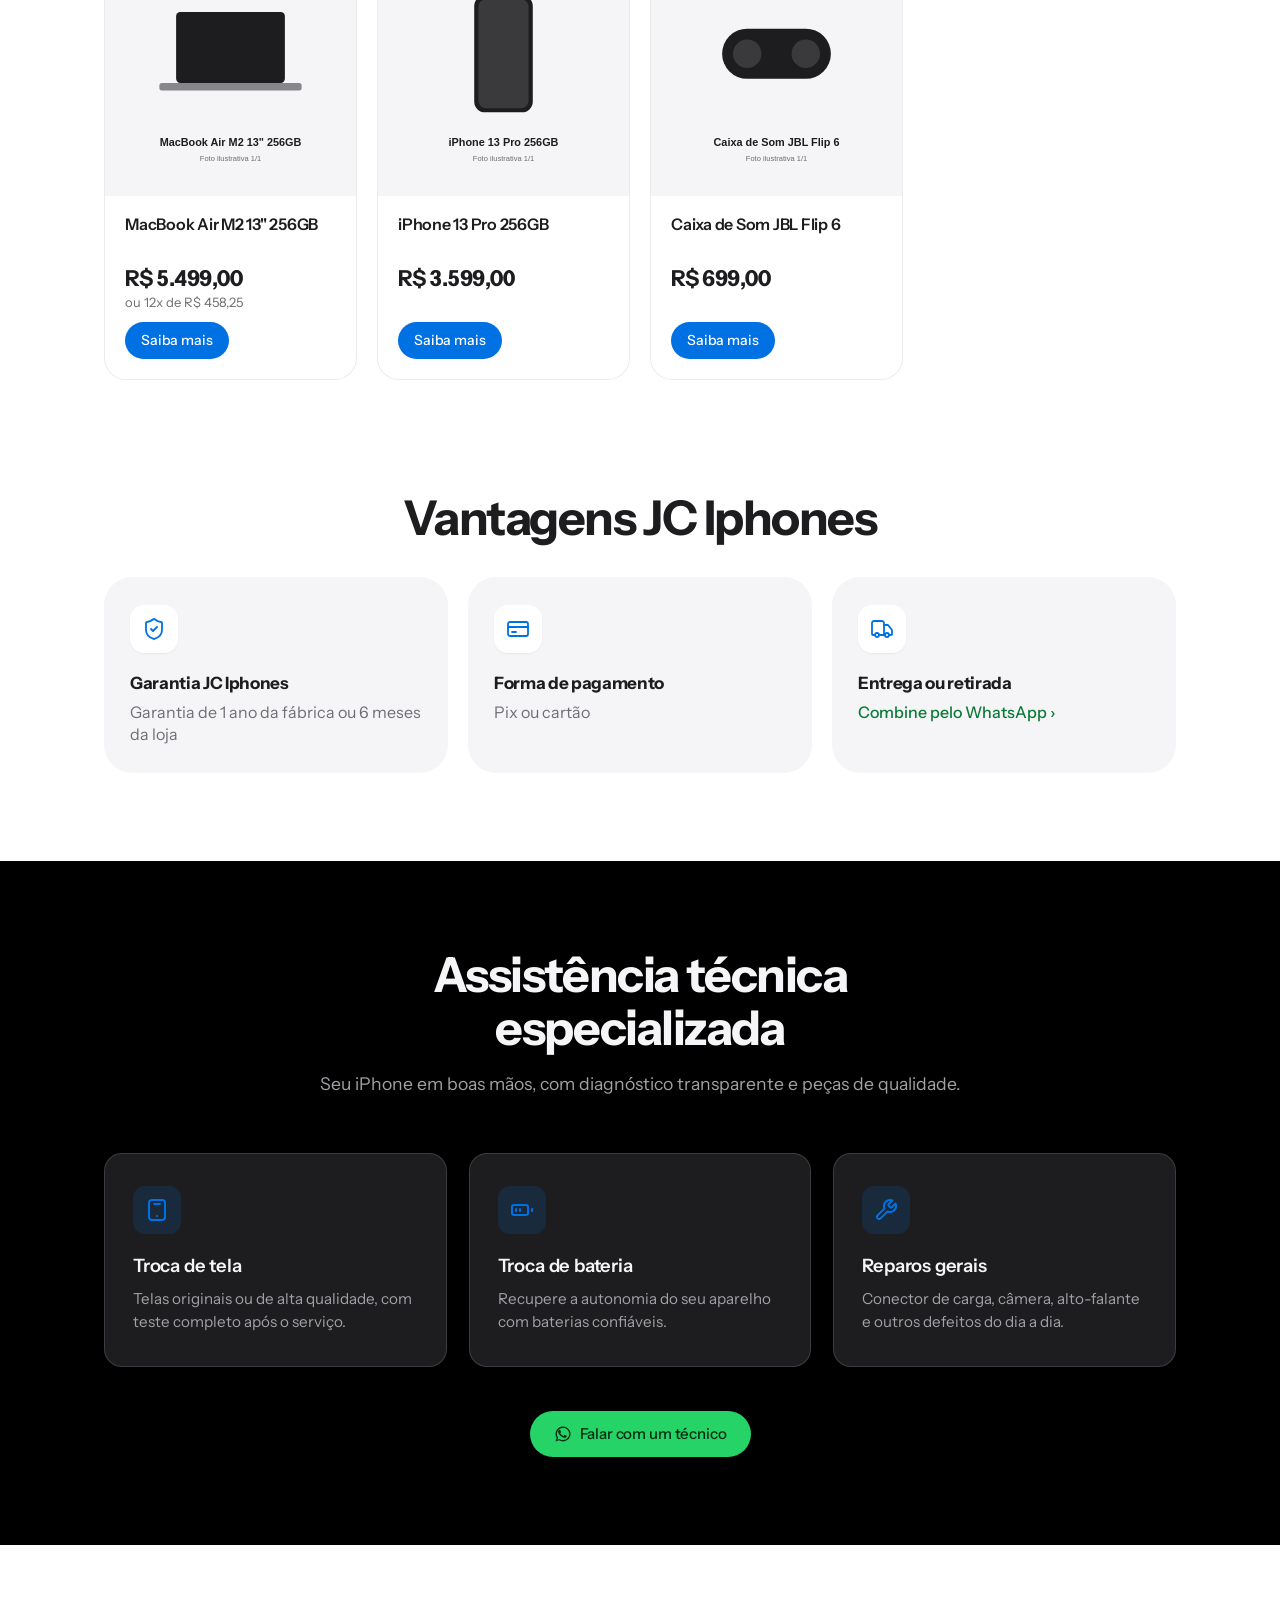
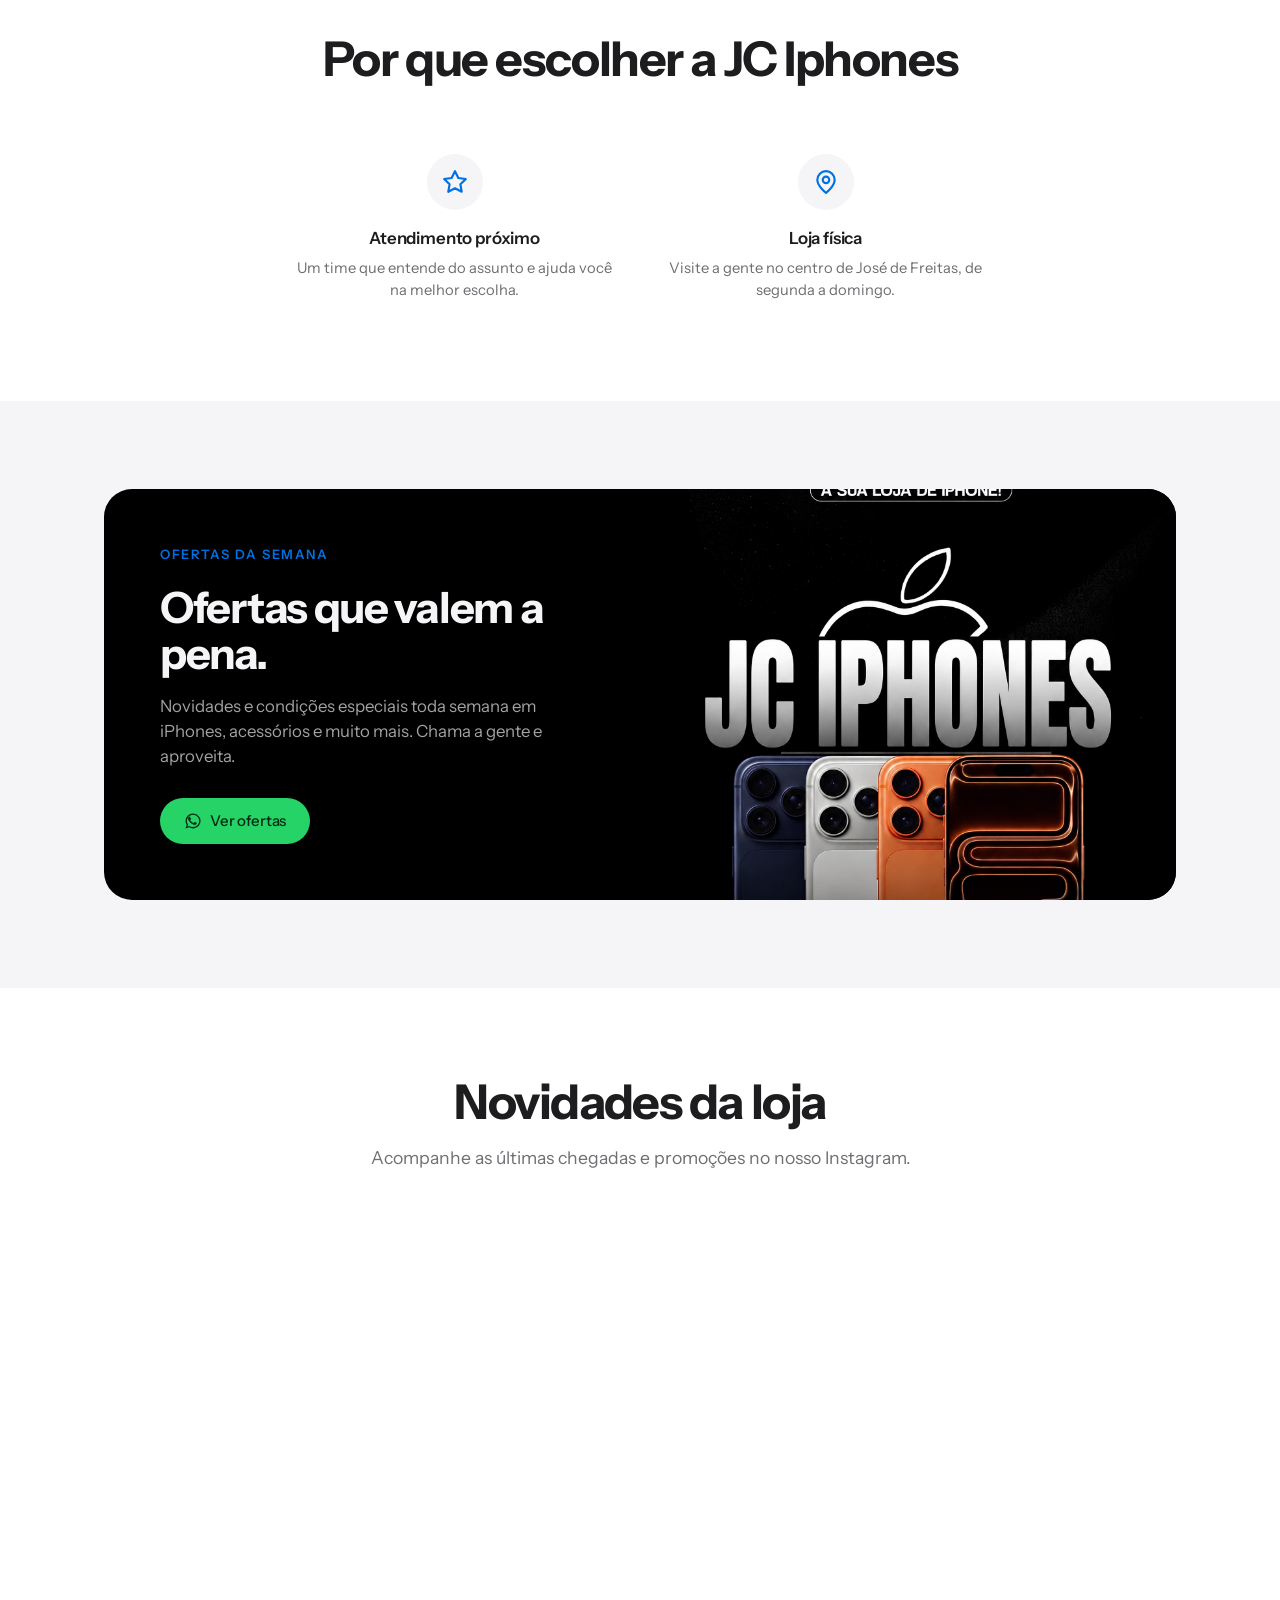
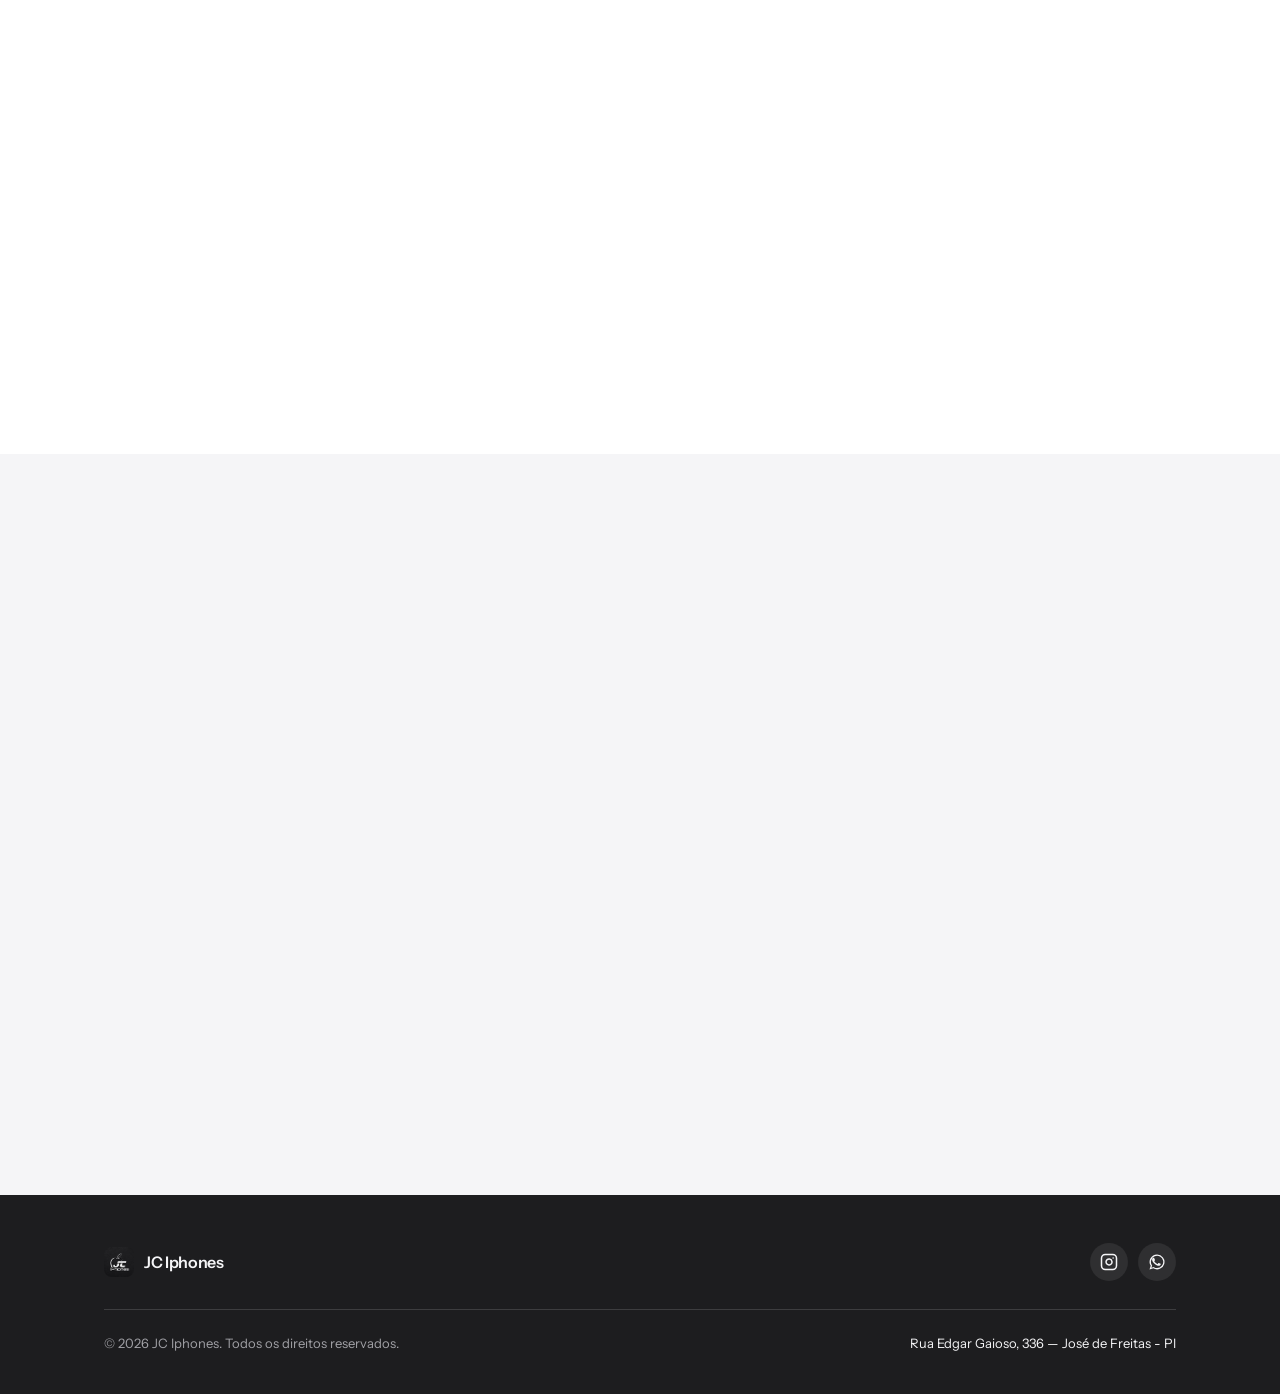
==== commit 7dcb4237: ":lipstick: vantagens: remove duplicidade com a seção Por que escolher Co-Authored-By: Claude Opus 5." ====
--- a/index.html
+++ b/index.html
@@ -86,7 +86,7 @@
           <a class="btn btn-ghost" href="#catalogo">Ver catálogo</a>
         </div>
         <div class="hero-trust reveal" style="--d:.32s">
-          <span><svg viewBox="0 0 24 24" fill="none" stroke="currentColor" stroke-width="2" stroke-linecap="round" stroke-linejoin="round"><path d="M20 13c0 5-3.5 7.5-7.66 8.95a1 1 0 0 1-.67-.01C7.5 20.5 4 18 4 13V6a1 1 0 0 1 1-1c2 0 4.5-1.2 6.24-2.72a1.17 1.17 0 0 1 1.52 0C14.51 3.81 17 5 19 5a1 1 0 0 1 1 1z"/><path d="m9 12 2 2 4-4"/></svg> Garantia de verdade</span>
+          <span><svg viewBox="0 0 24 24" fill="none" stroke="currentColor" stroke-width="2" stroke-linecap="round" stroke-linejoin="round"><path d="M20 13c0 5-3.5 7.5-7.66 8.95a1 1 0 0 1-.67-.01C7.5 20.5 4 18 4 13V6a1 1 0 0 1 1-1c2 0 4.5-1.2 6.24-2.72a1.17 1.17 0 0 1 1.52 0C14.51 3.81 17 5 19 5a1 1 0 0 1 1 1z"/><path d="m9 12 2 2 4-4"/></svg> Garantia de até 1 ano</span>
           <span><svg viewBox="0 0 24 24" fill="none" stroke="currentColor" stroke-width="2" stroke-linecap="round" stroke-linejoin="round"><circle cx="12" cy="12" r="10"/><polyline points="12 6 12 12 16 14"/></svg> Seg a dom, 8h às 18h</span>
           <span><svg viewBox="0 0 24 24" fill="none" stroke="currentColor" stroke-width="2" stroke-linecap="round" stroke-linejoin="round"><path d="M20 10c0 6-8 12-8 12s-8-6-8-12a8 8 0 0 1 16 0Z"/><circle cx="12" cy="10" r="3"/></svg> José de Freitas - PI</span>
         </div>
@@ -227,26 +227,16 @@
         <div class="section-head">
           <h2 class="reveal">Por que escolher a JC Iphones</h2>
         </div>
-        <div class="diffs-grid">
+        <div class="diffs-grid diffs-grid-2">
           <div class="diff reveal">
-            <div class="icon"><svg viewBox="0 0 24 24" fill="none" stroke="currentColor" stroke-width="2" stroke-linecap="round" stroke-linejoin="round"><path d="M20 13c0 5-3.5 7.5-7.66 8.95a1 1 0 0 1-.67-.01C7.5 20.5 4 18 4 13V6a1 1 0 0 1 1-1c2 0 4.5-1.2 6.24-2.72a1.17 1.17 0 0 1 1.52 0C14.51 3.81 17 5 19 5a1 1 0 0 1 1 1z"/><path d="m9 12 2 2 4-4"/></svg></div>
-            <h4>Garantia de verdade</h4>
-            <p>Produtos testados e com garantia para você comprar sem medo.</p>
-          </div>
-          <div class="diff reveal" style="--d:.06s">
             <div class="icon"><svg viewBox="0 0 24 24" fill="none" stroke="currentColor" stroke-width="2" stroke-linecap="round" stroke-linejoin="round"><polygon points="12 2 15.09 8.26 22 9.27 17 14.14 18.18 21.02 12 17.77 5.82 21.02 7 14.14 2 9.27 8.91 8.26 12 2"/></svg></div>
             <h4>Atendimento próximo</h4>
             <p>Um time que entende do assunto e ajuda você na melhor escolha.</p>
           </div>
-          <div class="diff reveal" style="--d:.12s">
+          <div class="diff reveal" style="--d:.06s">
             <div class="icon"><svg viewBox="0 0 24 24" fill="none" stroke="currentColor" stroke-width="2" stroke-linecap="round" stroke-linejoin="round"><path d="M20 10c0 6-8 12-8 12s-8-6-8-12a8 8 0 0 1 16 0Z"/><circle cx="12" cy="10" r="3"/></svg></div>
             <h4>Loja física</h4>
             <p>Visite a gente no centro de José de Freitas, de segunda a domingo.</p>
-          </div>
-          <div class="diff reveal" style="--d:.18s">
-            <div class="icon"><svg viewBox="0 0 24 24" fill="none" stroke="currentColor" stroke-width="2" stroke-linecap="round" stroke-linejoin="round"><rect x="2" y="7" width="20" height="14" rx="2"/><path d="M16 21V5a2 2 0 0 0-2-2h-4a2 2 0 0 0-2 2v16"/></svg></div>
-            <h4>Parcelamento</h4>
-            <p>Condições facilitadas no cartão para você levar o seu hoje.</p>
           </div>
         </div>
       </div>
--- a/static/css/site.css
+++ b/static/css/site.css
@@ -287,6 +287,7 @@
   grid-template-columns: repeat(4, 1fr);
   gap: 22px;
 }
+.diffs-grid-2 { grid-template-columns: repeat(2, 1fr); max-width: 720px; margin: 0 auto; }
 .diff {
   text-align: center;
   padding: 12px 8px;
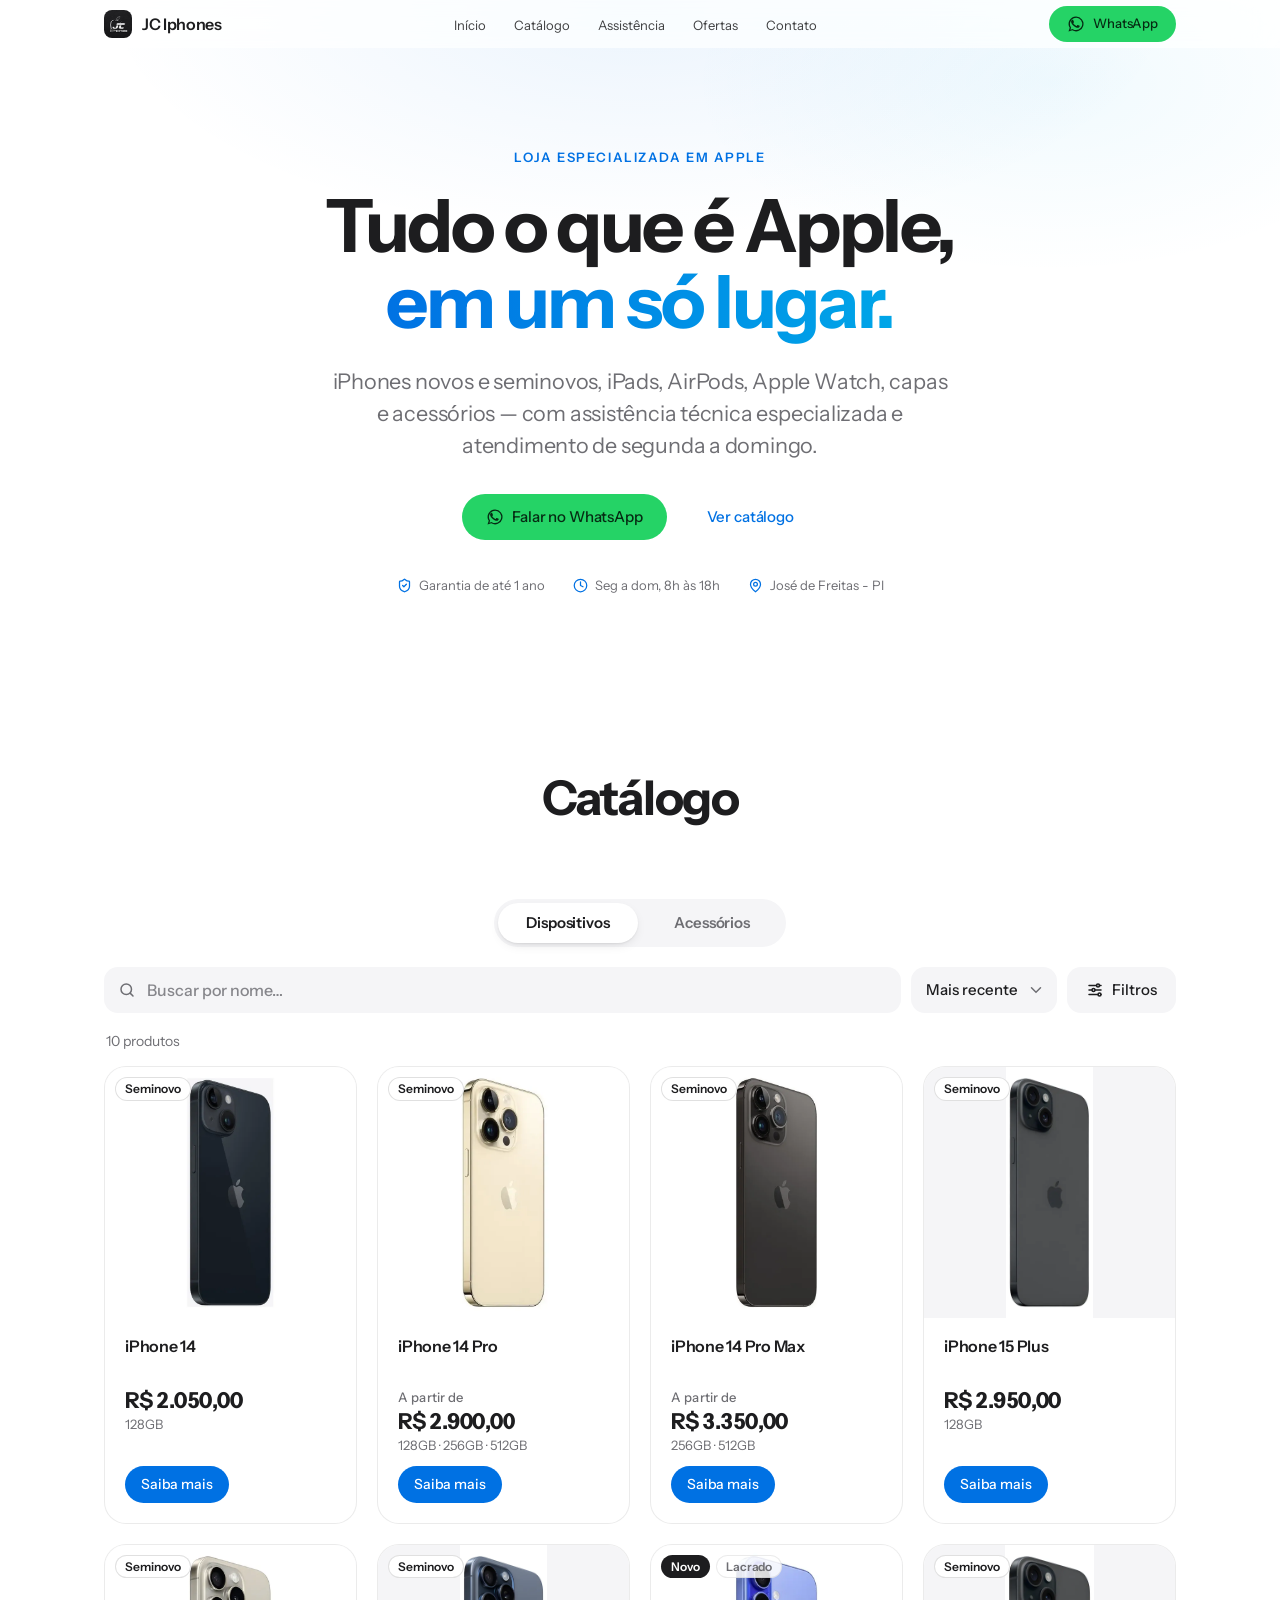
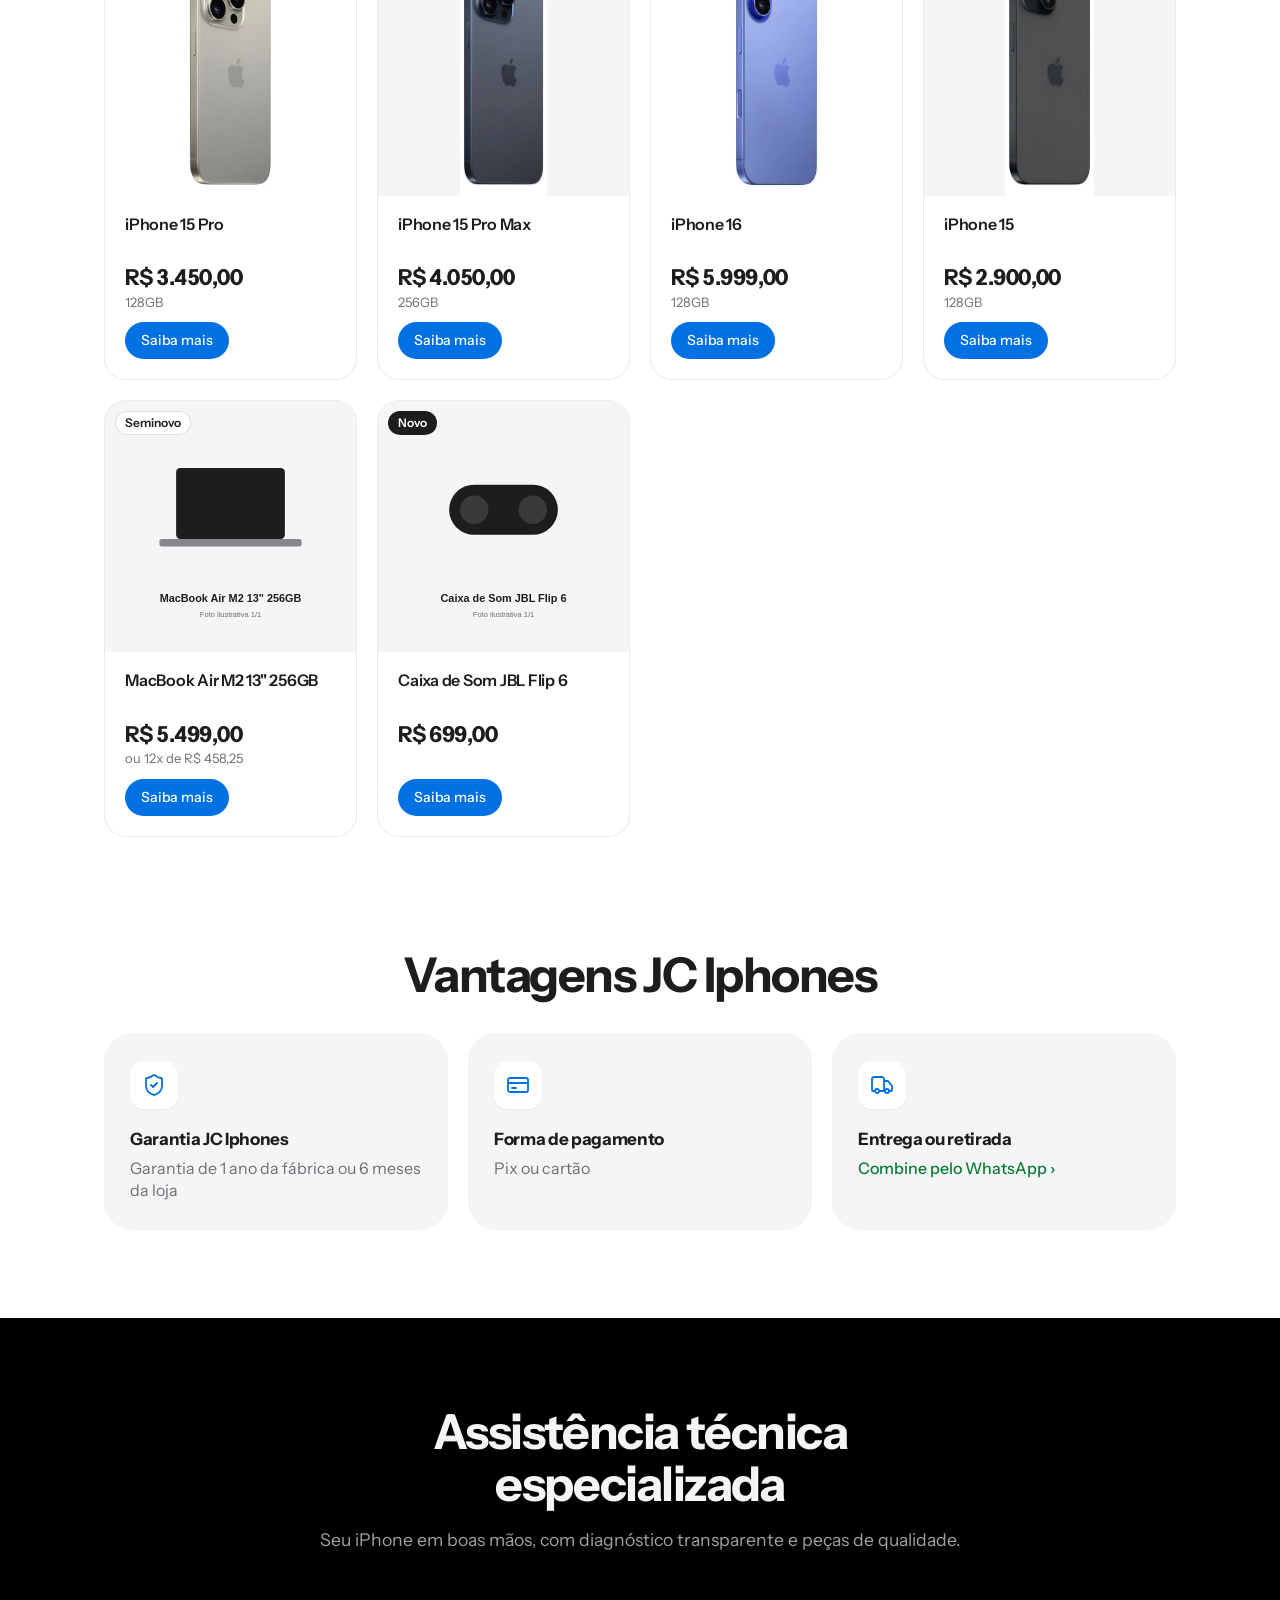
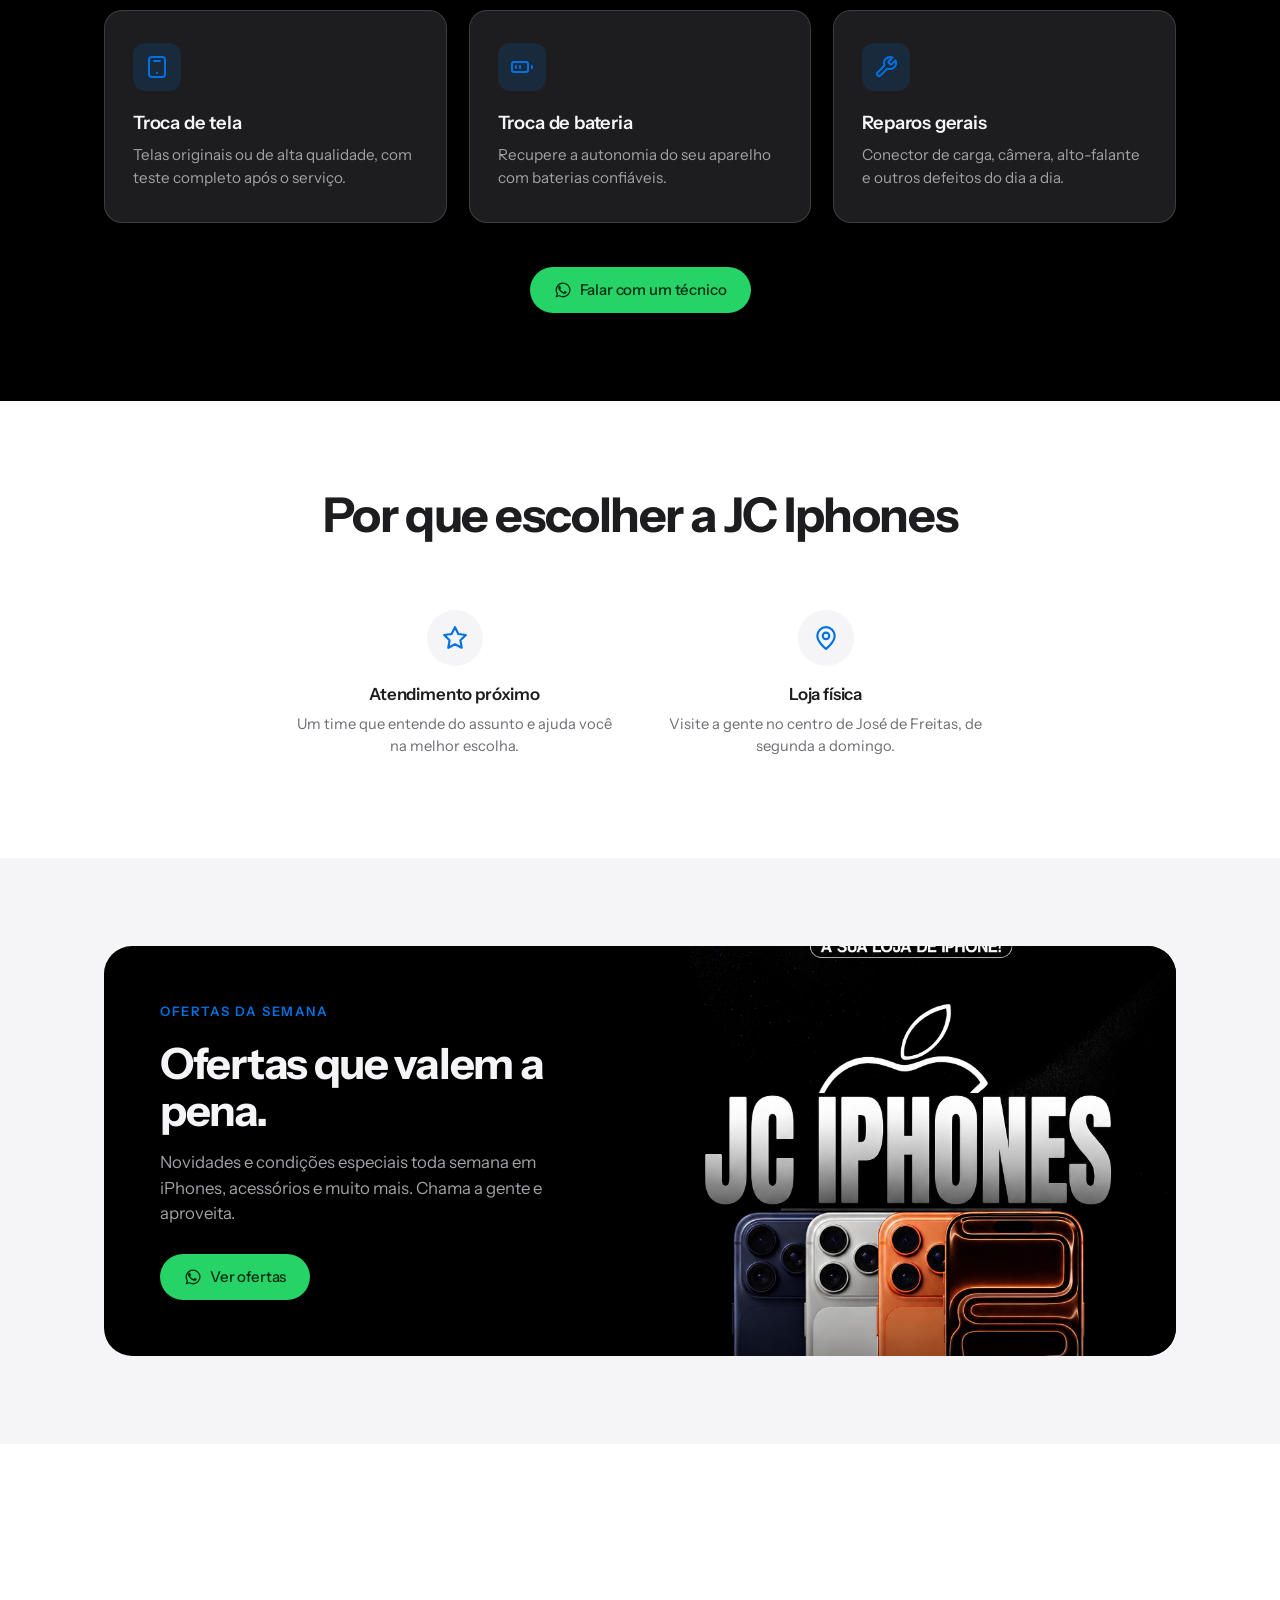
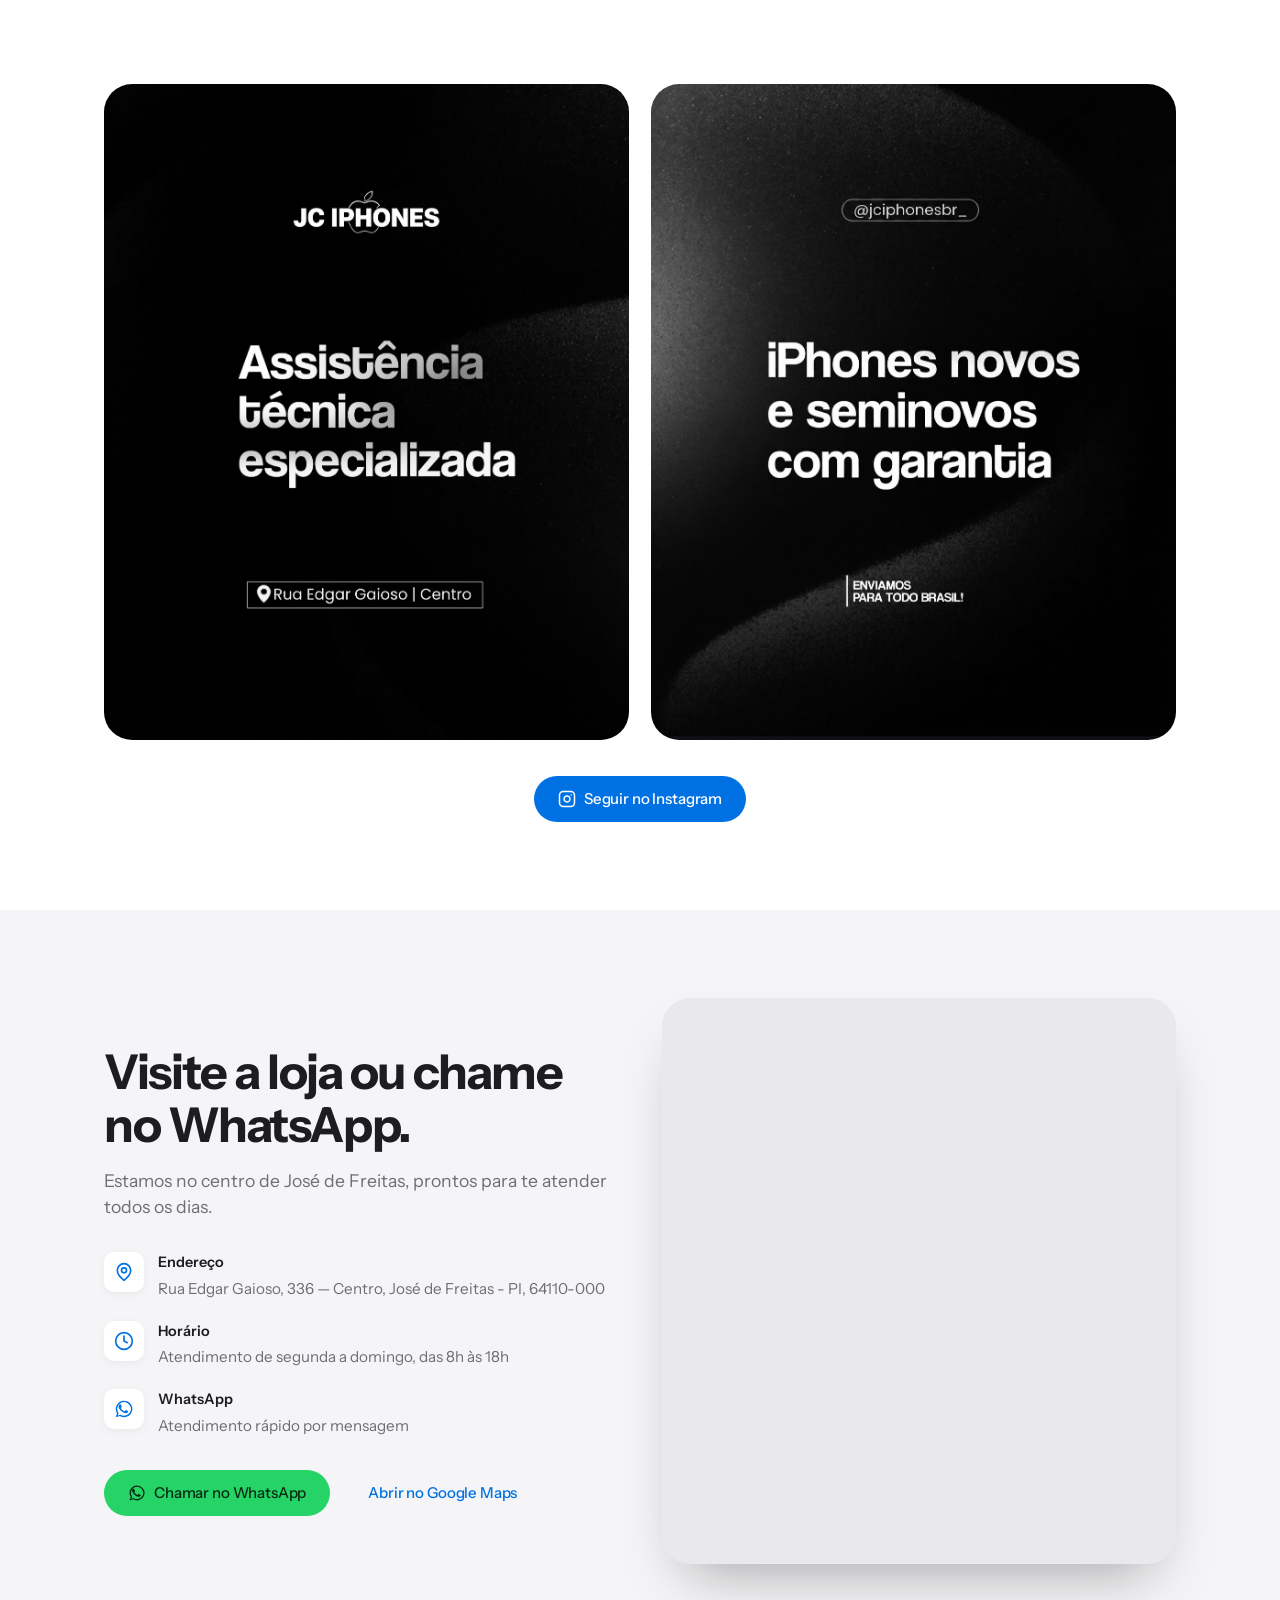
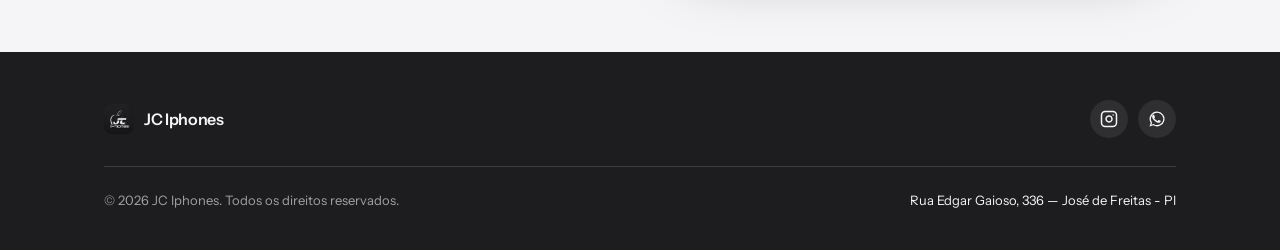
==== commit fc3d7c7a: "adição de fotos, preços, modelos, cores, especificacoes" ====
--- a/index.html
+++ b/index.html
@@ -26,8 +26,8 @@
   <link rel="preconnect" href="https://fonts.gstatic.com" crossorigin>
   <link href="https://fonts.googleapis.com/css2?family=Instrument+Sans:wght@400;500;600;700&display=swap" rel="stylesheet">
 
-  <link rel="stylesheet" href="static/css/site.css">
-  <link rel="stylesheet" href="static/css/catalogo.css">
+  <link rel="stylesheet" href="static/css/site.css?v=20260925">
+  <link rel="stylesheet" href="static/css/catalogo.css?v=20260925">
 </head>
 <body>
 
@@ -348,8 +348,8 @@
     </div>
   </footer>
 
-  <script src="static/js/catalogo-core.js"></script>
-  <script src="static/js/common.js"></script>
-  <script src="static/js/catalogo.js"></script>
+  <script src="static/js/catalogo-core.js?v=20260925"></script>
+  <script src="static/js/common.js?v=20260925"></script>
+  <script src="static/js/catalogo.js?v=20260925"></script>
 </body>
 </html>
--- a/static/css/catalogo.css
+++ b/static/css/catalogo.css
@@ -479,6 +479,19 @@
 .pd-info .price-old { font-size: 15px; }
 .pd-info .price-now { font-size: clamp(1.9rem, 5.5vw, 2.4rem); }
 .pd-info .price-installments { font-size: 15px; }
+
+.price-from {
+  display: block;
+  font-size: 13px;
+  font-weight: 500;
+  color: var(--text-secondary);
+  letter-spacing: 0.01em;
+}
+
+.pd-variants { display: flex; flex-direction: column; gap: 16px; margin-top: 2px; }
+.pd-variant { display: flex; flex-direction: column; gap: 10px; }
+.pd-variant-label { font-size: 14px; font-weight: 600; letter-spacing: -0.01em; }
+.pd-options { display: flex; flex-wrap: wrap; gap: 8px; }
 
 .pd-cta { margin-top: 6px; }
 .pd-cta svg { width: 22px; height: 22px; }
